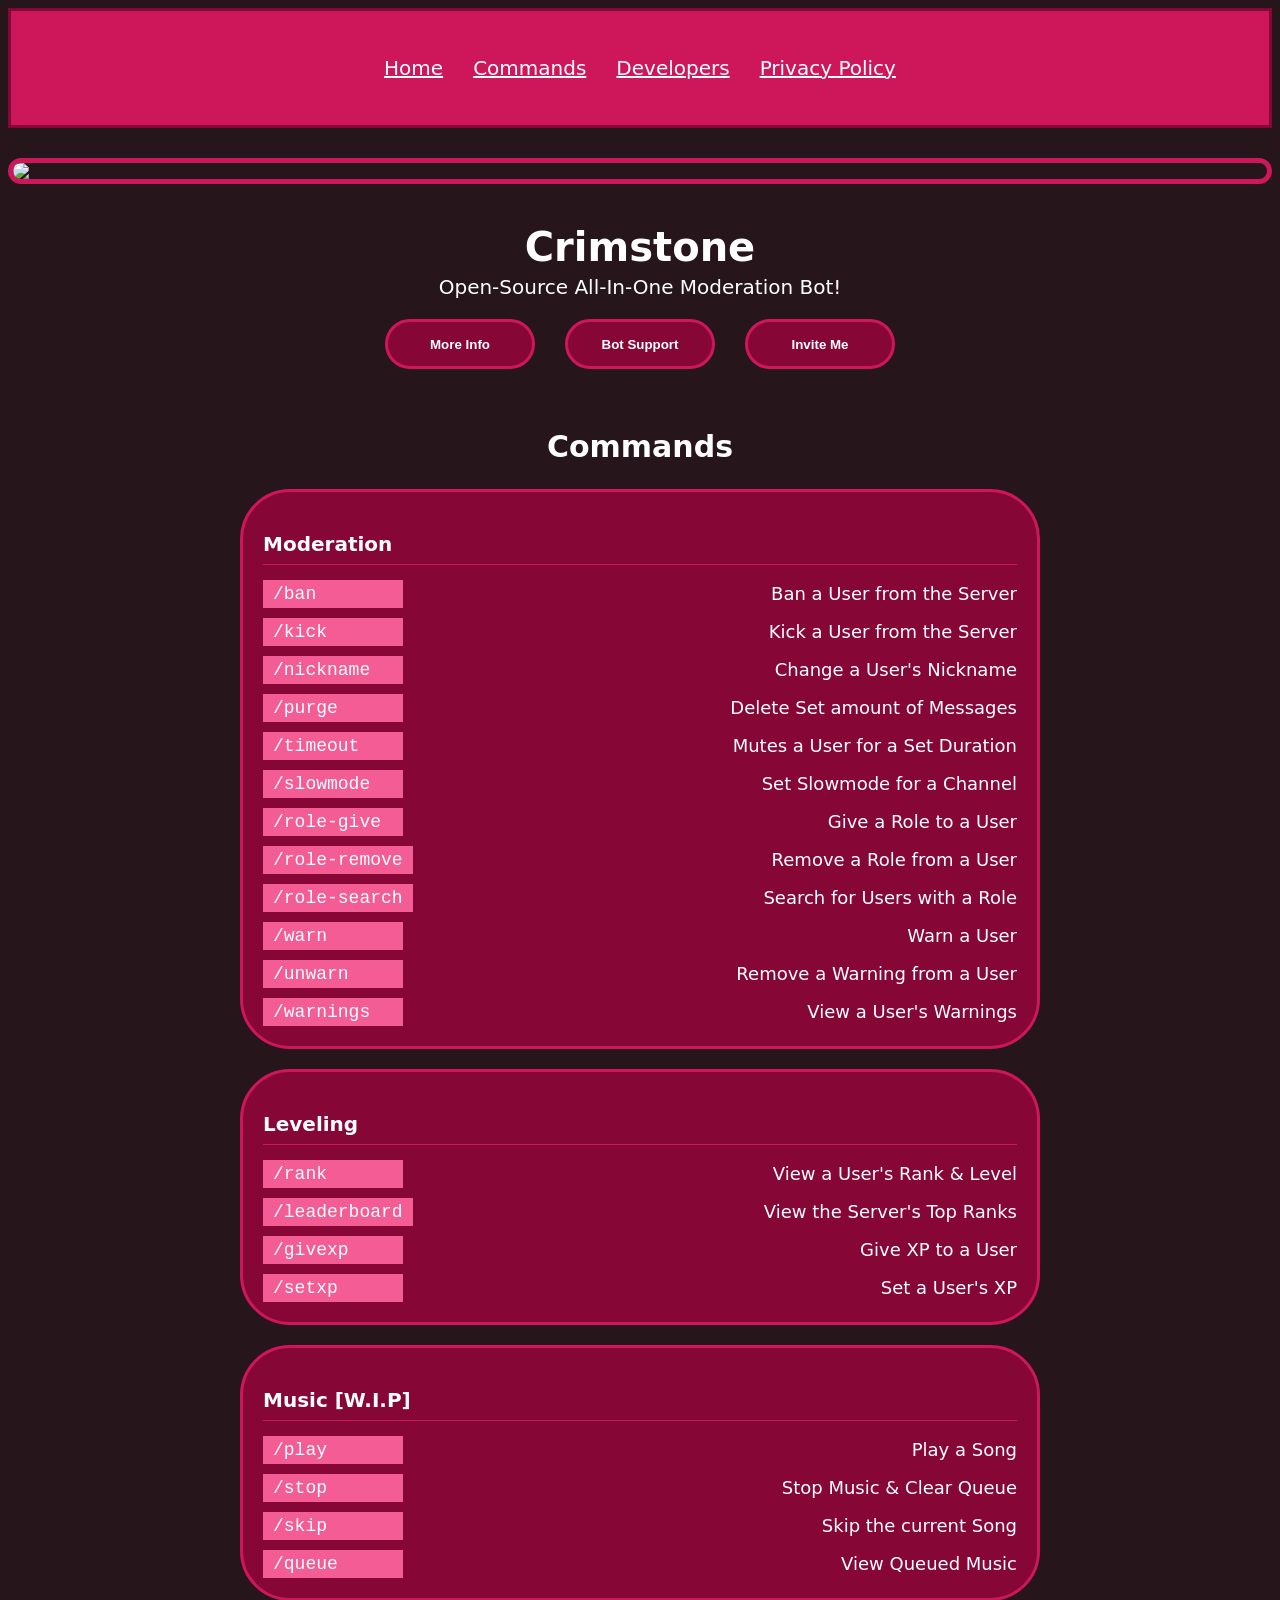
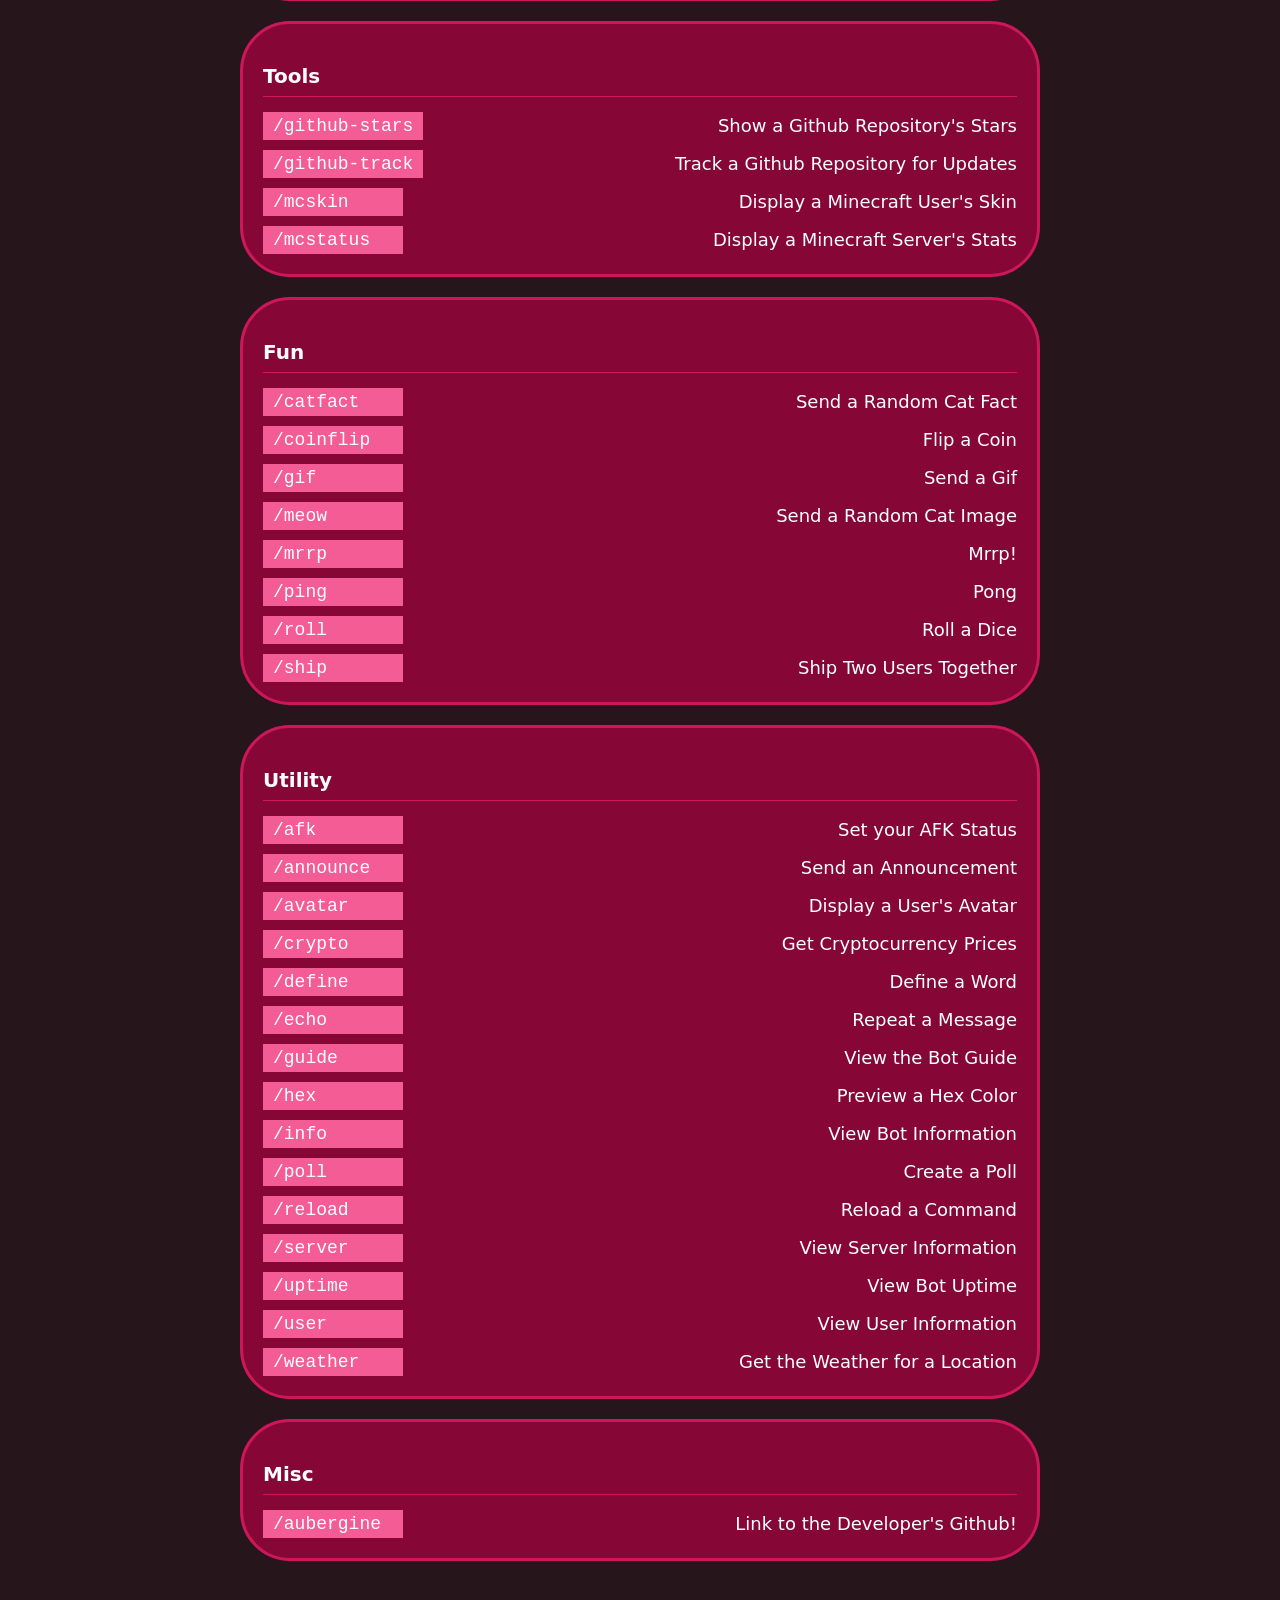
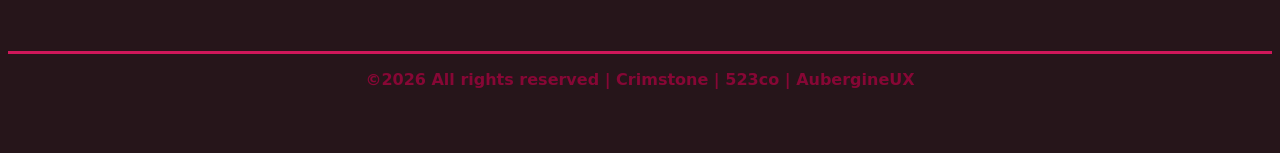
==== commands.html @ 0ddaa69c "Added Privacy Policy Page" ====
<!DOCTYPE html>
<html lang="en">
<head>
    <meta charset="UTF-8">
    <meta name="viewport" content="width=device-width, initial-scale=1.0">
    <meta name="description" content="A discord bot with fun, moderation and utilities commands.">
    <meta name="author" content="AubergineUX">
    <title>Crimstone Commands</title>
    <link rel="stylesheet" href="style.css">
    <link rel="icon" type="image/png" href="/images/logo.png">
</head>
<body>
    <nav id="nav">
        <div id="navtext-div">
            <a href="index.html" id="navtext">Home</a>
            <a href="commands.html" id="navtext">Commands</a>
            <a href="developers.html" id="navtext">Developers</a>
            <a href="privacy.html" id="navtext">Privacy Policy</a>
        </div>
    </nav>
    
    <img id="logo-main-1" src="images/logo.png">
    <p id="botname-main-1">Crimstone</p>
    <p id="botname-main-2">Open-Source All-In-One Moderation Bot!</p>

    <div id="main-buttons">
        <a href="developers.html"><button id="main-button-1">More Info</button></a>
        <a href="https://osm.pm/ruby"><button id="main-button-3">Bot Support</button></a>
        <a href="https://discord.com/oauth2/authorize?client_id=1507721065235877958"><button id="main-button-2">Invite Me</button></a>
    </div>

    <div id="commands">
        <h2 id="commands-title">Commands</h2>

        <div class="command-category">
            <h3 class="category-title">Moderation</h3>
            <div class="command-list">
                <div class="command-item">
                    <span class="command-name">/ban</span>
                    <span class="command-desc">Ban a User from the Server</span>
                </div>
                <div class="command-item">
                    <span class="command-name">/kick</span>
                    <span class="command-desc">Kick a User from the Server</span>
                </div>
                <div class="command-item">
                    <span class="command-name">/nickname</span>
                    <span class="command-desc">Change a User's Nickname</span>
                </div>
                <div class="command-item">
                    <span class="command-name">/purge</span>
                    <span class="command-desc">Delete Set amount of Messages</span>
                </div>
                <div class="command-item">
                    <span class="command-name">/timeout</span>
                    <span class="command-desc">Mutes a User for a Set Duration</span>
                </div>
                <div class="command-item">
                    <span class="command-name">/slowmode</span>
                    <span class="command-desc">Set Slowmode for a Channel</span>
                </div>
                <div class="command-item">
                    <span class="command-name">/role-give</span>
                    <span class="command-desc">Give a Role to a User</span>
                </div>
                <div class="command-item">
                    <span class="command-name">/role-remove</span>
                    <span class="command-desc">Remove a Role from a User</span>
                </div>
                <div class="command-item">
                    <span class="command-name">/role-search</span>
                    <span class="command-desc">Search for Users with a Role</span>
                </div>
                <div class="command-item">
                    <span class="command-name">/warn</span>
                    <span class="command-desc">Warn a User</span>
                </div>
                <div class="command-item">
                    <span class="command-name">/unwarn</span>
                    <span class="command-desc">Remove a Warning from a User</span>
                </div>
                <div class="command-item">
                    <span class="command-name">/warnings</span>
                    <span class="command-desc">View a User's Warnings</span>
                </div>
            </div>
        </div>

        <div class="command-category">
            <h3 class="category-title">Leveling</h3>
            <div class="command-list">
                <div class="command-item">
                    <span class="command-name">/rank</span>
                    <span class="command-desc">View a User's Rank & Level</span>
                </div>
                <div class="command-item">
                    <span class="command-name">/leaderboard</span>
                    <span class="command-desc">View the Server's Top Ranks</span>
                </div>
                <div class="command-item">
                    <span class="command-name">/givexp</span>
                    <span class="command-desc">Give XP to a User</span>
                </div>
                <div class="command-item">
                    <span class="command-name">/setxp</span>
                    <span class="command-desc">Set a User's XP</span>
                </div>
            </div>
        </div>

        <div class="command-category">
            <h3 class="category-title">Music [W.I.P]</h3>
            <div class="command-list">
                <div class="command-item">
                    <span class="command-name">/play</span>
                    <span class="command-desc">Play a Song</span>
                </div>
                <div class="command-item">
                    <span class="command-name">/stop</span>
                    <span class="command-desc">Stop Music & Clear Queue</span>
                </div>
                <div class="command-item">
                    <span class="command-name">/skip</span>
                    <span class="command-desc">Skip the current Song</span>
                </div>
                <div class="command-item">
                    <span class="command-name">/queue</span>
                    <span class="command-desc">View Queued Music</span>
                </div>
            </div>
        </div>

        <div class="command-category">
            <h3 class="category-title">Tools</h3>
            <div class="command-list">
                <div class="command-item">
                    <span class="command-name">/github-stars</span>
                    <span class="command-desc">Show a Github Repository's Stars</span>
                </div>
                <div class="command-item">
                    <span class="command-name">/github-track</span>
                    <span class="command-desc">Track a Github Repository for Updates</span>
                </div>
                <div class="command-item">
                    <span class="command-name">/mcskin</span>
                    <span class="command-desc">Display a Minecraft User's Skin</span>
                </div>
                <div class="command-item">
                    <span class="command-name">/mcstatus</span>
                    <span class="command-desc">Display a Minecraft Server's Stats</span>
                </div>
            </div>
        </div>
        
        <div class="command-category">
            <h3 class="category-title">Fun</h3>
            <div class="command-list">
                <div class="command-item">
                    <span class="command-name">/catfact</span>
                    <span class="command-desc">Send a Random Cat Fact</span>
                </div>
                <div class="command-item">
                    <span class="command-name">/coinflip</span>
                    <span class="command-desc">Flip a Coin</span>
                </div>
                <div class="command-item">
                    <span class="command-name">/gif</span>
                    <span class="command-desc">Send a Gif</span>
                </div>
                <div class="command-item">
                    <span class="command-name">/meow</span>
                    <span class="command-desc">Send a Random Cat Image</span>
                </div>
                <div class="command-item">
                    <span class="command-name">/mrrp</span>
                    <span class="command-desc">Mrrp!</span>
                </div>
                <div class="command-item">
                    <span class="command-name">/ping</span>
                    <span class="command-desc">Pong</span>
                </div>
                <div class="command-item">
                    <span class="command-name">/roll</span>
                    <span class="command-desc">Roll a Dice</span>
                </div>
                <div class="command-item">
                    <span class="command-name">/ship</span>
                    <span class="command-desc">Ship Two Users Together</span>
                </div>
            </div>
        </div>
 
        <div class="command-category">
            <h3 class="category-title">Utility</h3>
            <div class="command-list">
                <div class="command-item">
                    <span class="command-name">/afk</span>
                    <span class="command-desc">Set your AFK Status</span>
                </div>
                <div class="command-item">
                    <span class="command-name">/announce</span>
                    <span class="command-desc">Send an Announcement</span>
                </div>
                <div class="command-item">
                    <span class="command-name">/avatar</span>
                    <span class="command-desc">Display a User's Avatar</span>
                </div>
                <div class="command-item">
                    <span class="command-name">/crypto</span>
                    <span class="command-desc">Get Cryptocurrency Prices</span>
                </div>
                <div class="command-item">
                    <span class="command-name">/define</span>
                    <span class="command-desc">Define a Word</span>
                </div>
                <div class="command-item">
                    <span class="command-name">/echo</span>
                    <span class="command-desc">Repeat a Message</span>
                </div>
                <div class="command-item">
                    <span class="command-name">/guide</span>
                    <span class="command-desc">View the Bot Guide</span>
                </div>
                <div class="command-item">
                    <span class="command-name">/hex</span>
                    <span class="command-desc">Preview a Hex Color</span>
                </div>
                <div class="command-item">
                    <span class="command-name">/info</span>
                    <span class="command-desc">View Bot Information</span>
                </div>
                <div class="command-item">
                    <span class="command-name">/poll</span>
                    <span class="command-desc">Create a Poll</span>
                </div>
                <div class="command-item">
                    <span class="command-name">/reload</span>
                    <span class="command-desc">Reload a Command</span>
                </div>
                <div class="command-item">
                    <span class="command-name">/server</span>
                    <span class="command-desc">View Server Information</span>
                </div>
                <div class="command-item">
                    <span class="command-name">/uptime</span>
                    <span class="command-desc">View Bot Uptime</span>
                </div>
                <div class="command-item">
                    <span class="command-name">/user</span>
                    <span class="command-desc">View User Information</span>
                </div>
                <div class="command-item">
                    <span class="command-name">/weather</span>
                    <span class="command-desc">Get the Weather for a Location</span>
                </div>
            </div>
        </div>
 
        <div class="command-category">
            <h3 class="category-title">Misc</h3>
            <div class="command-list">
                <div class="command-item">
                    <span class="command-name">/aubergine</span>
                    <span class="command-desc">Link to the Developer's Github!</span>
                </div>
            </div>
        </div>

    </div>

</body>

<footer>
    <p id="footer-text">©️2026 All rights reserved | Crimstone | 523co | AubergineUX</p>
</footer>
</html>
---- style.css ----
html {
    background-color: #26151a;
    font-family: system-ui, -apple-system, BlinkMacSystemFont, 'Segoe UI', Roboto, Oxygen, Ubuntu, Cantarell, 'Open Sans', 'Helvetica Neue', sans-serif;
    user-select: none;
    scroll-behavior: smooth;
    overflow-x: hidden;
}

nav {
    background-color: #ce175a;
    border: 3px solid #860735;
    padding: 20px 0 20px 0;
    transition: 0.2s;
}

#navtext {
    color: white;
    font-size: 20px;
    margin: 10px 0 10px 0;
    padding: 15px;
}

#navtext-div {
    display: flex;
    justify-content: center;
}

#logo-main-1 {
    border-radius: 1000px;
    margin: 30px auto 0 auto;
    display: block;
    border: solid #ce175a 5px;
    max-width: -webkit-fill-available;
    max-height: 200px;
}

#botname-main-1 {
    color: white;
    text-align: center;
    font-size: 40px;
    font-weight: 800;
    margin-bottom: 5px;
}

#botname-main-2 {
    color: white;
    text-align: center;
    font-size: 20px;
    margin-top: 5px;
}

#main-buttons {
    display: flex;
    justify-content: center;
    gap: 30px;
}

#main-buttons-2 {
    display: flex;
    justify-content: space-evenly;
}

#main-button-1 {
    width: 150px;
    height: 50px;
    border-radius: 50px;
    background-color: #860735;
    color: white;
    border: 3px solid #ce175a;
    transition: 0.5s;
    cursor: pointer;
    font-weight: bold;
}

#main-button-2 {
    width: 150px;
    height: 50px;
    border-radius: 50px;
    background-color: #860735;
    color: white;
    border: 3px solid #ce175a;
    transform: 0.5s;
    cursor: pointer;
    font-weight: bold;
}

#main-button-3 {
    width: 150px;
    height: 50px;
    border-radius: 50px;
    background-color: #860735;
    color: white;
    border: 3px solid #ce175a;
    transform: 0.5s;
    cursor: pointer;
    font-weight: bold;
}

#main-info {
    width: auto;
    max-width: 60%;
    height: 250px;
    border-radius: 70px;
    border: 3px solid #ce175a;
    transition: 0.5s;
    background: #860735;
    color: white;
    display: flex;
    flex-direction: column;
    justify-content: center;
    align-items: center;
    margin: 0 auto;
    margin-top: 25px;
}

#main-info-1 {
    text-align: center;
    justify-content: center;
}

#main-info-2 {
    display: flex;
    justify-content: center;
}

#main-info-1, #main-info-2 {
    margin: 0;
}

#dev {
    padding: 4% 6%;
}

#dev-heading {
    font-size: 20px;
    color: rgb(255, 255, 255);
    text-align: center;
    margin-bottom: 3%;
}

#dev-grid {
    display: flex;
    flex-wrap: wrap;
    justify-content: center;
    gap: 24px;
}

#commands {
    padding: 35px 20px;
    max-width: 800px;
    margin: 0 auto;
}

#commands-title {
    color: white;
    text-align: center;
    font-size: 30px;
    margin-bottom: 0 auto;
}

.dev-card {
    color: white;
    display: flex;
    flex-direction: column;
    background: #ce175a;
    border-radius: 8px;
    overflow: hidden;
    box-shadow: 0 2px 8px rgba(0, 0, 0, 0.12);
    width: 260px;
}

.dev-card img {
    display: block;
    width: 100%;
}

.dev-name {
    text-align: center;
    margin: 12px 0 4px;
}

.dev-quote {
    margin: 0 8% 12px;
    font-size: 0.9rem;
    text-align: center;
    flex-grow: 1;
}

.dev-socials {
    text-align: center;
    padding-bottom: 14px;
}

.dev-socials a {
    margin: 0 8px;
    color: inherit;
    text-decoration: none;
}

.command-category {
    background: #860735;
    border-radius: 50px;
    border: 3px solid #ce175a;
    padding: 20px;
    margin-bottom: 20px;
}

.category-title {
    font-size: 20px;
    color: white;
    border-bottom: 1px solid #ce175a;
    padding-bottom: 8px;
    margin-bottom: 15px;
}

.command-list {
    display: flex;
    flex-direction: column;
    gap: 10px;
}

.command-item {
    display: flex;
    justify-content: space-between;
    align-items: center;
    gap: 16px;
}

.command-name {
    background: #f35c94;
    color: white;
    font-family: monospace;
    font-size: 18px;
    padding: 4px 10px;
    min-width: 120px;
}

.command-desc {
    color: white;
    font-size: 18px;
}

footer {
    border-top: solid #ce175a;
    margin-top: 35px;
}

#footer-text {
    text-align: center;
    justify-content: center;
    color: #860735;
    font-weight: 800;
}
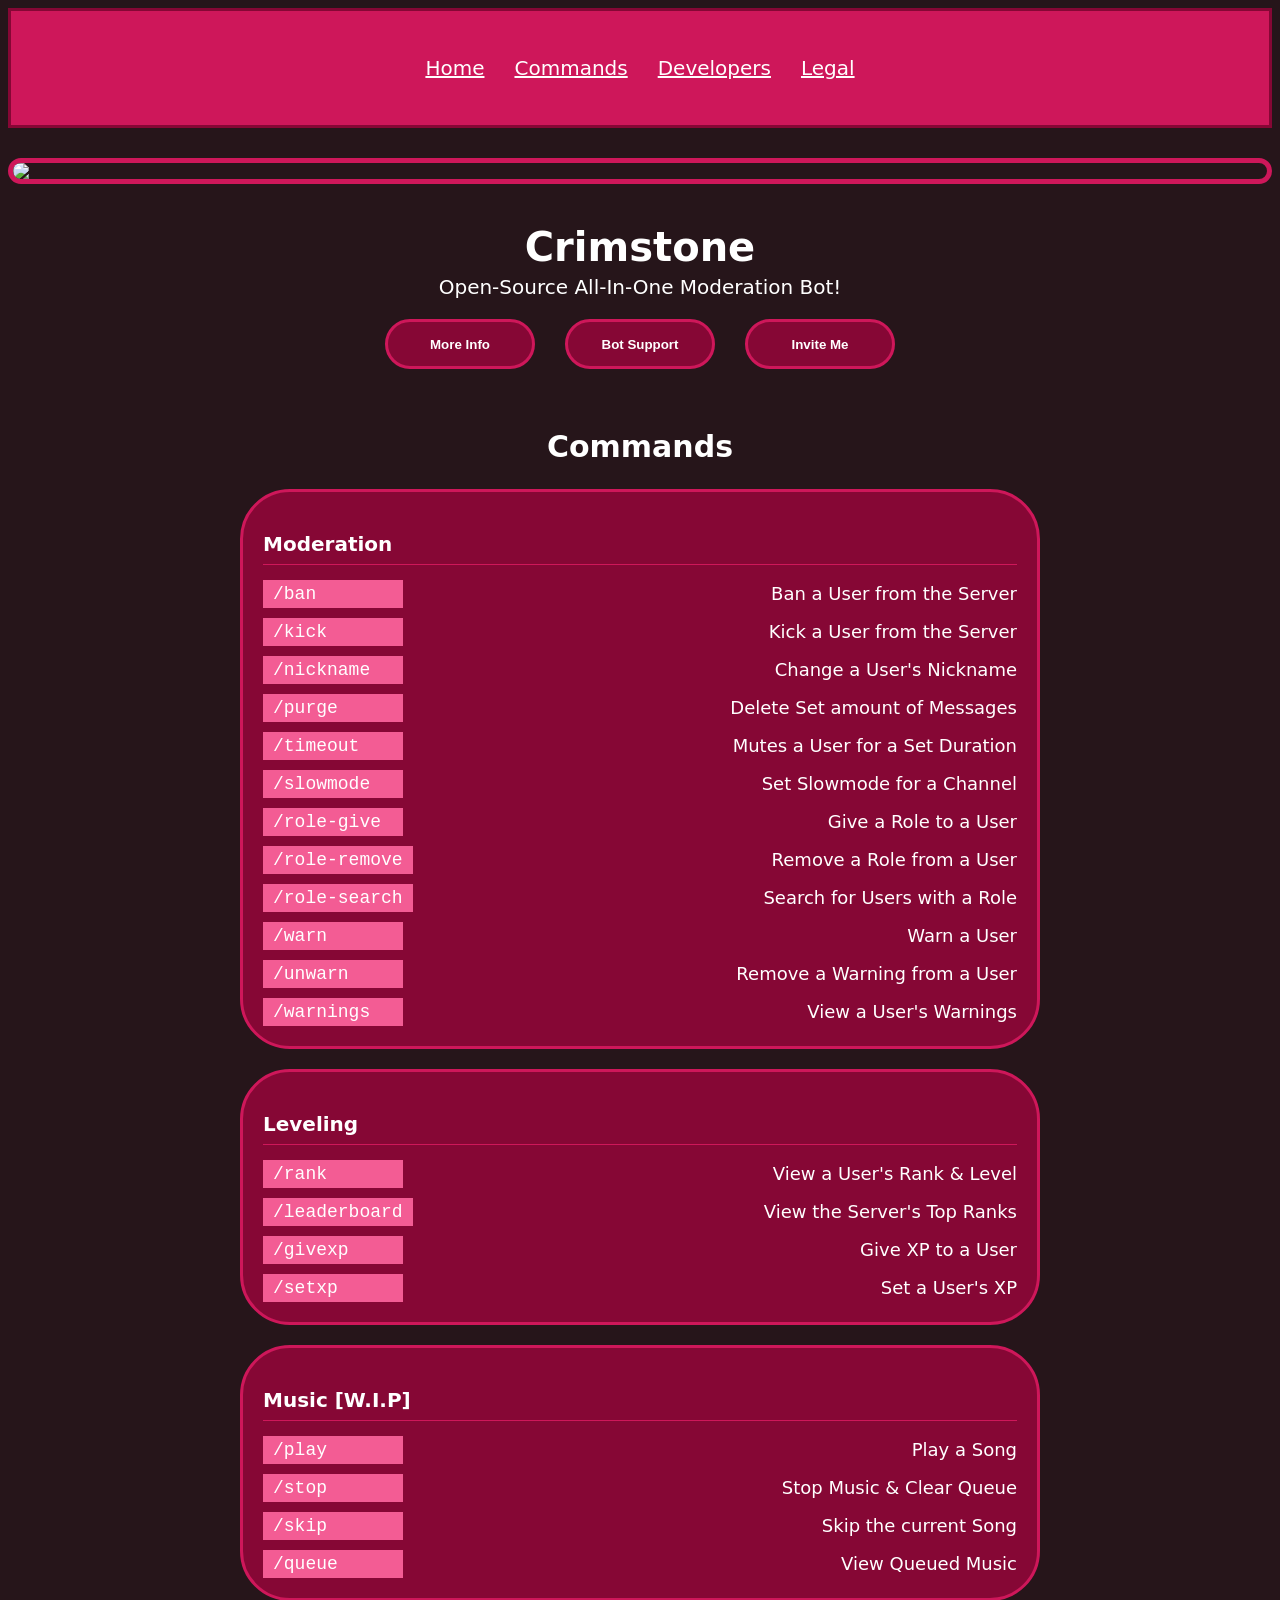
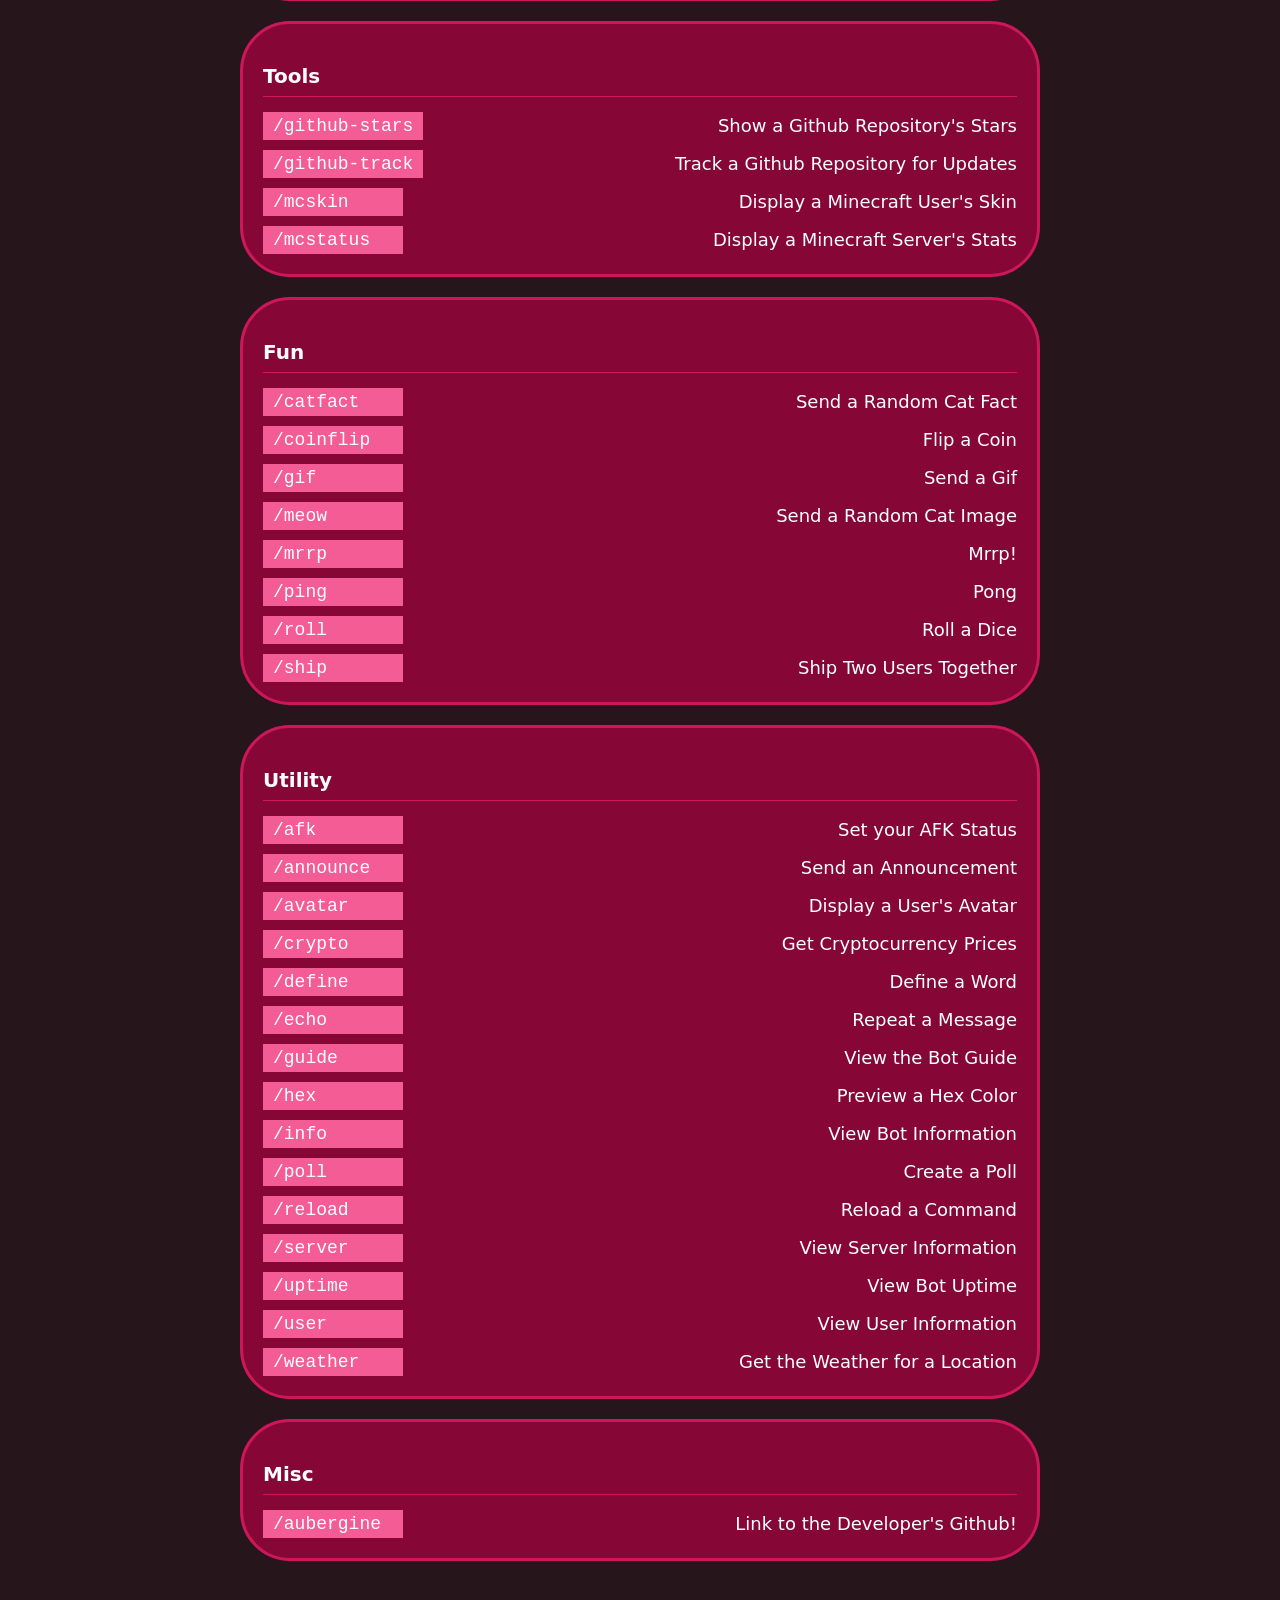
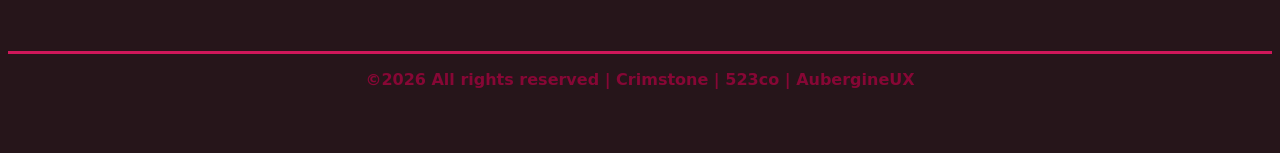
==== commit d6bacb26: "Added Terms of Service Info" ====
--- a/commands.html
+++ b/commands.html
@@ -15,7 +15,7 @@
             <a href="index.html" id="navtext">Home</a>
             <a href="commands.html" id="navtext">Commands</a>
             <a href="developers.html" id="navtext">Developers</a>
-            <a href="privacy.html" id="navtext">Privacy Policy</a>
+            <a href="privacy.html" id="navtext">Legal</a>
         </div>
     </nav>
     
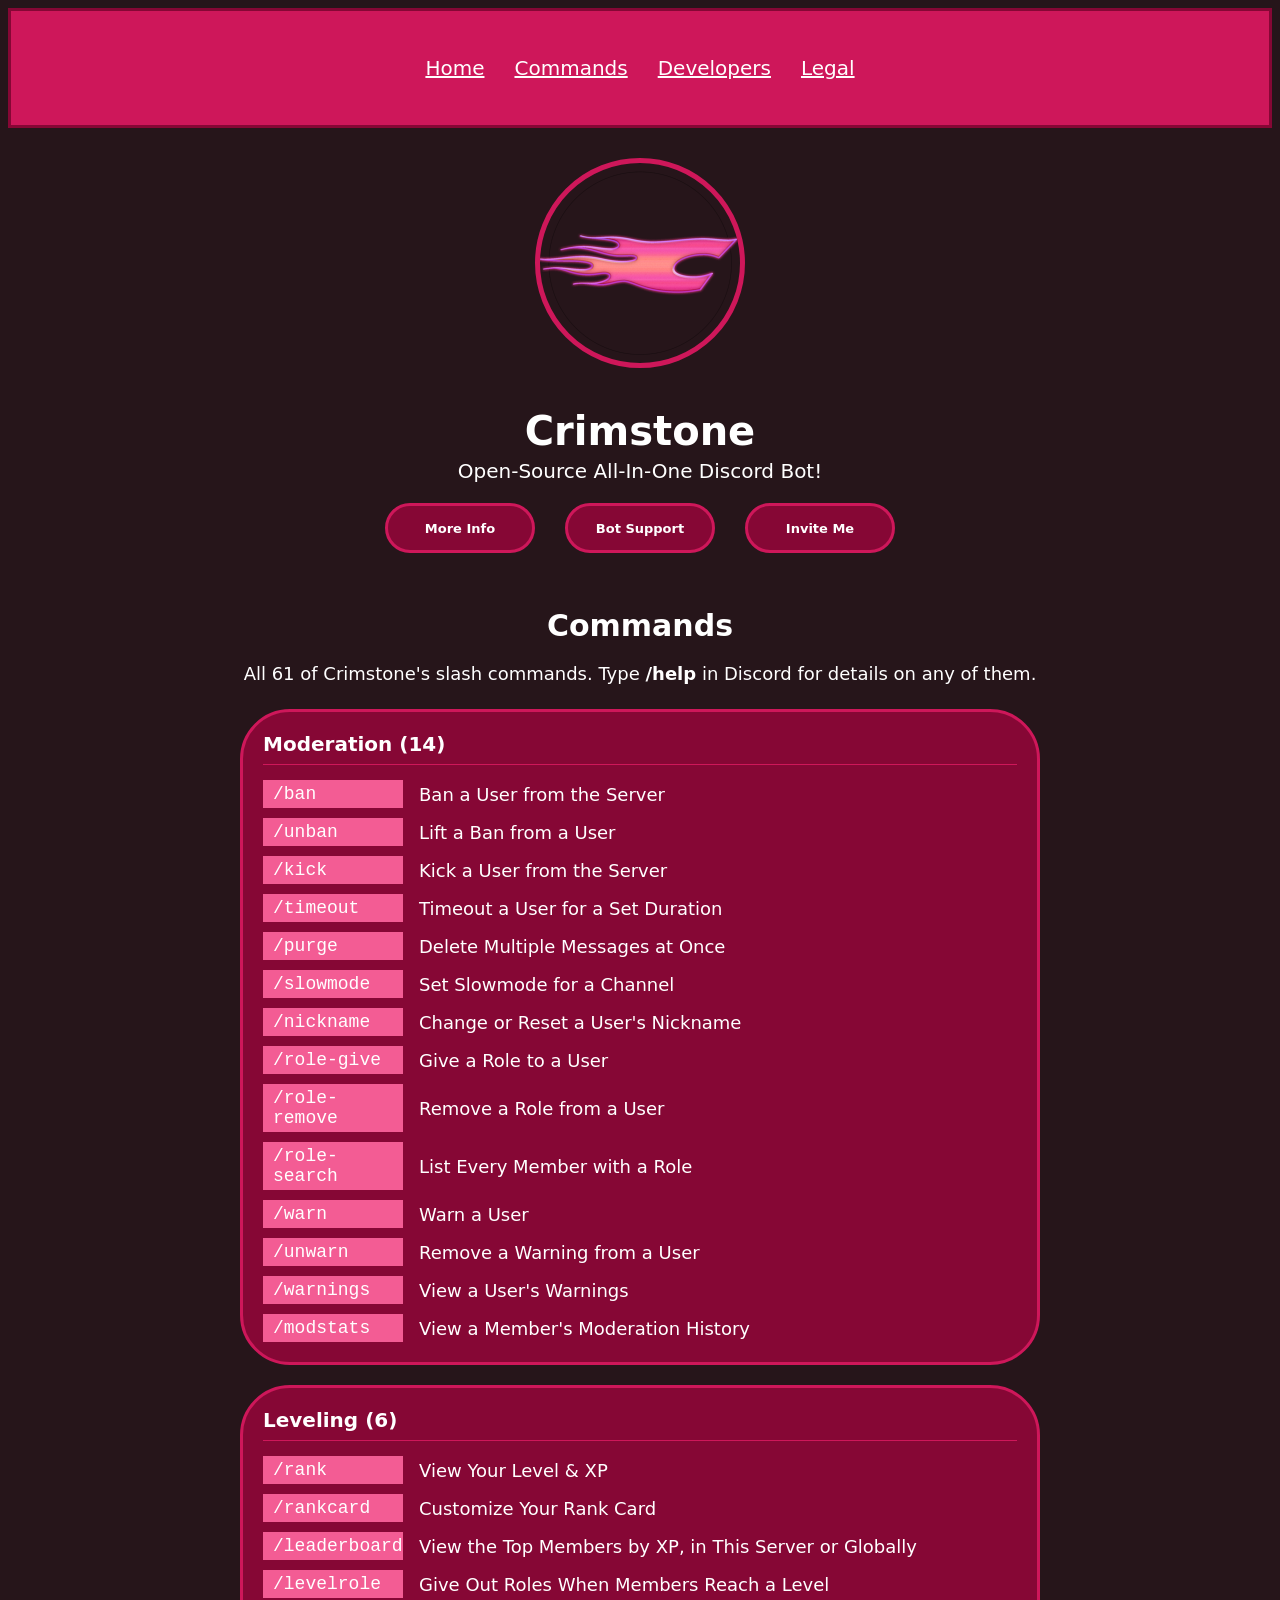
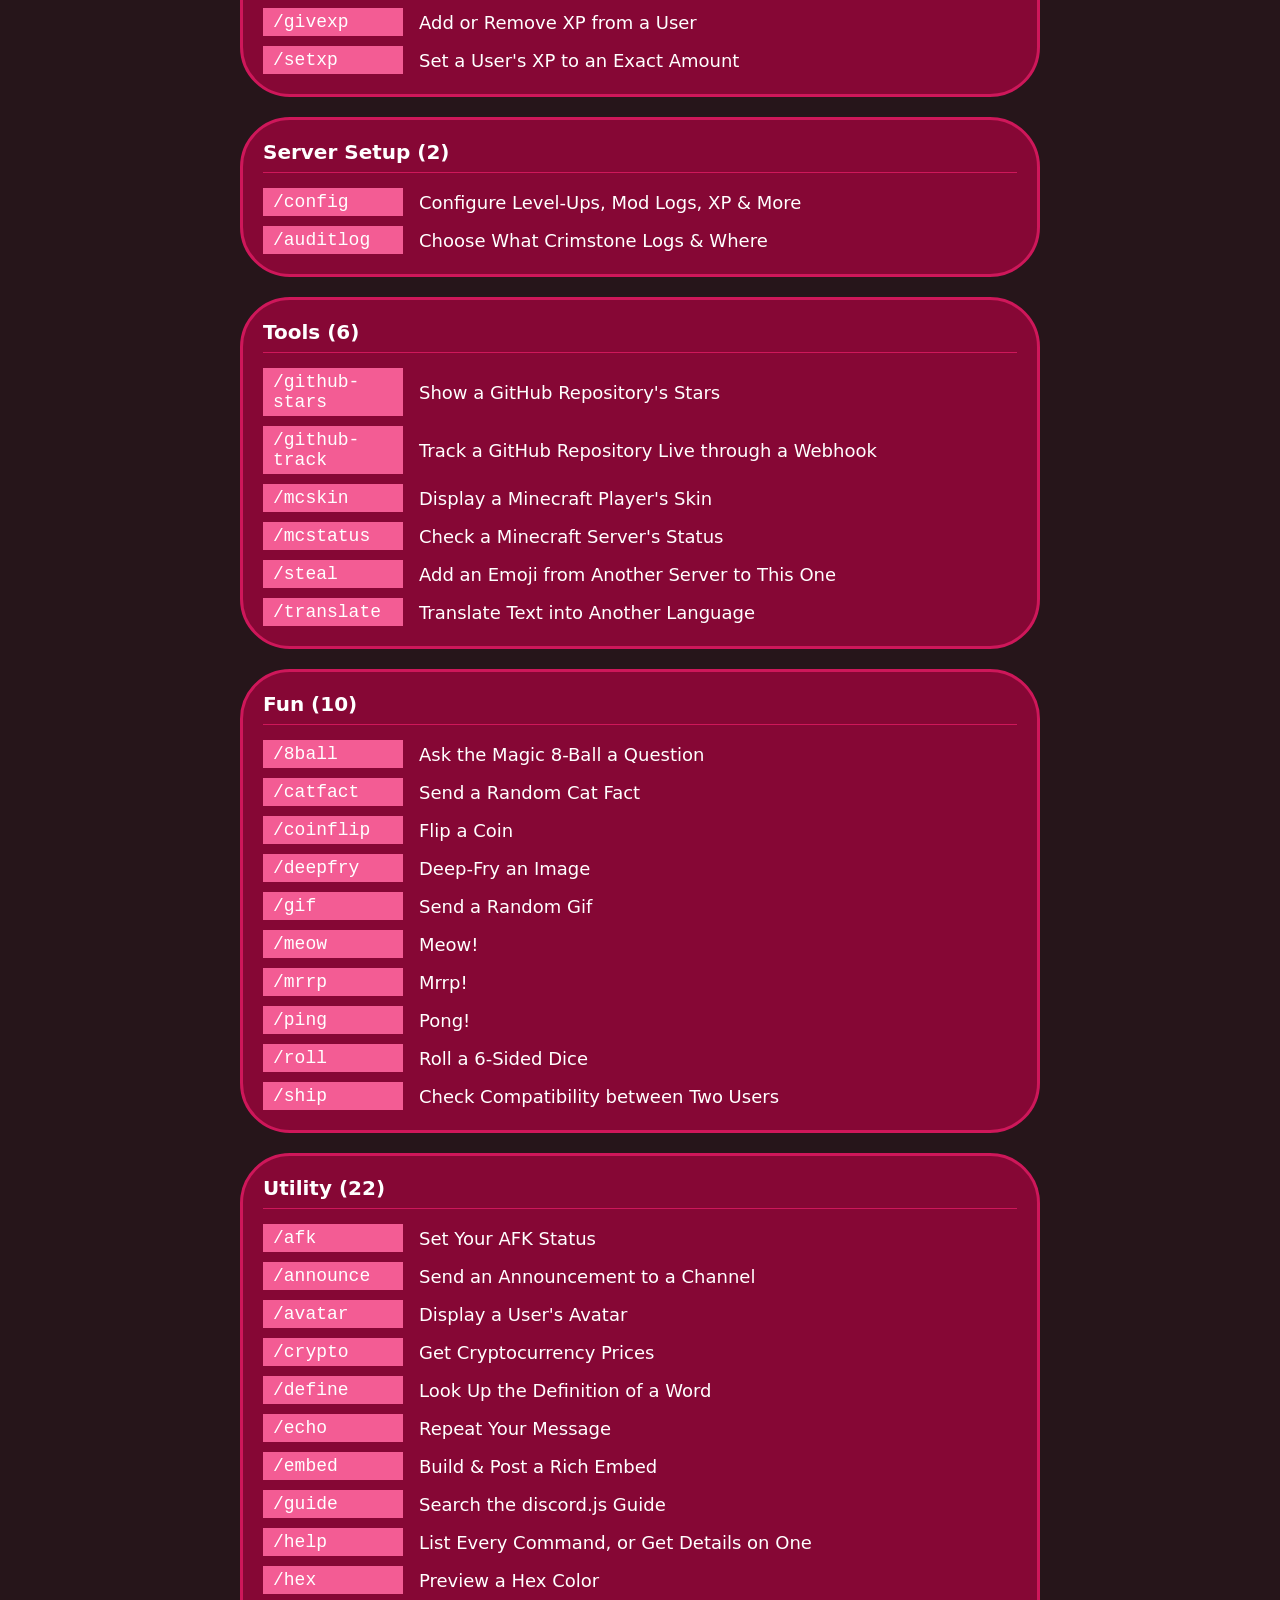
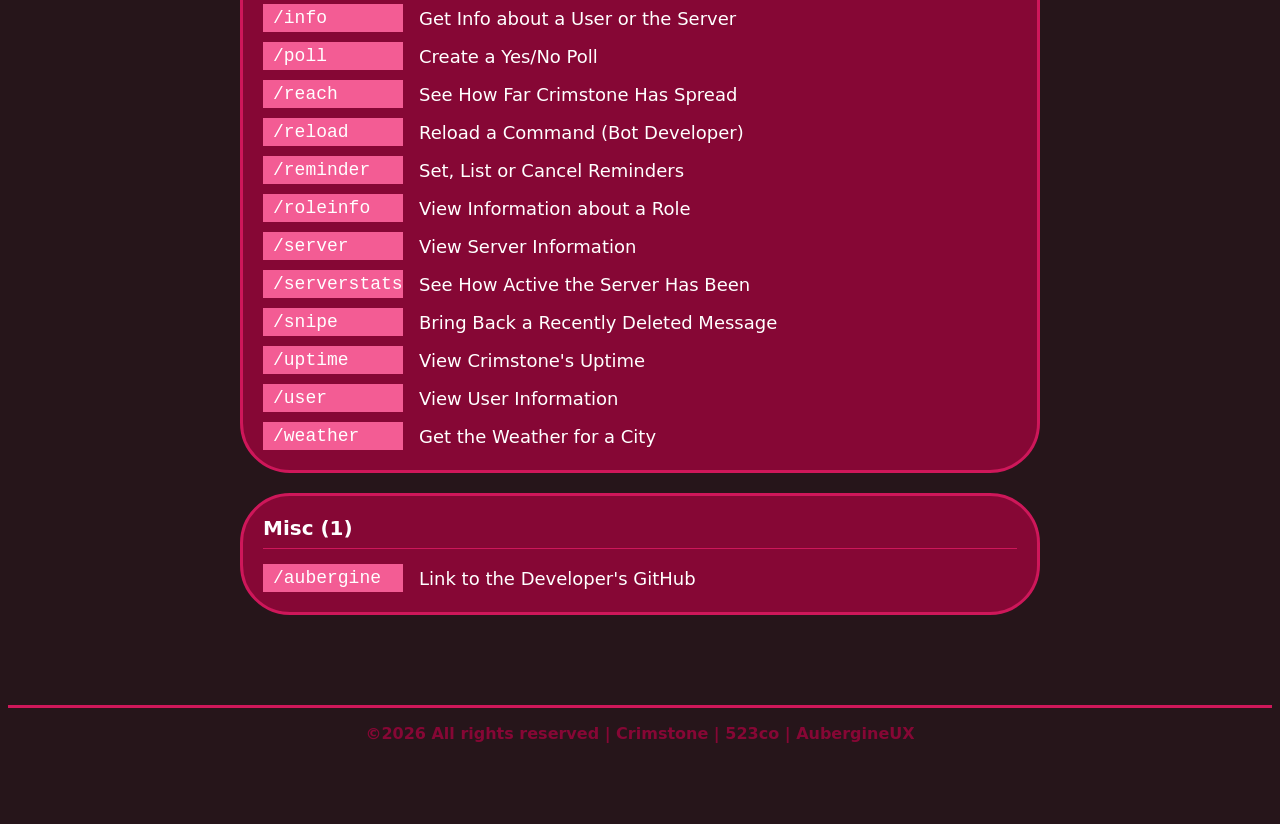
==== commit d7770183: "List all 61 commands, rewrite privacy policy & terms, improve SEO - Commands page now matches the bo" ====
--- a/commands.html
+++ b/commands.html
@@ -1,276 +1,722 @@
-<!DOCTYPE html>
-<html lang="en">
-<head>
-    <meta charset="UTF-8">
-    <meta name="viewport" content="width=device-width, initial-scale=1.0">
-    <meta name="description" content="A discord bot with fun, moderation and utilities commands.">
-    <meta name="author" content="AubergineUX">
-    <title>Crimstone Commands</title>
-    <link rel="stylesheet" href="style.css">
-    <link rel="icon" type="image/png" href="/images/logo.png">
-</head>
-<body>
-    <nav id="nav">
-        <div id="navtext-div">
-            <a href="index.html" id="navtext">Home</a>
-            <a href="commands.html" id="navtext">Commands</a>
-            <a href="developers.html" id="navtext">Developers</a>
-            <a href="privacy.html" id="navtext">Legal</a>
-        </div>
-    </nav>
-    
-    <img id="logo-main-1" src="images/logo.png">
-    <p id="botname-main-1">Crimstone</p>
-    <p id="botname-main-2">Open-Source All-In-One Moderation Bot!</p>
-
-    <div id="main-buttons">
-        <a href="developers.html"><button id="main-button-1">More Info</button></a>
-        <a href="https://osm.pm/ruby"><button id="main-button-3">Bot Support</button></a>
-        <a href="https://discord.com/oauth2/authorize?client_id=1507721065235877958"><button id="main-button-2">Invite Me</button></a>
-    </div>
-
-    <div id="commands">
-        <h2 id="commands-title">Commands</h2>
-
-        <div class="command-category">
-            <h3 class="category-title">Moderation</h3>
-            <div class="command-list">
-                <div class="command-item">
-                    <span class="command-name">/ban</span>
-                    <span class="command-desc">Ban a User from the Server</span>
-                </div>
-                <div class="command-item">
-                    <span class="command-name">/kick</span>
-                    <span class="command-desc">Kick a User from the Server</span>
-                </div>
-                <div class="command-item">
-                    <span class="command-name">/nickname</span>
-                    <span class="command-desc">Change a User's Nickname</span>
-                </div>
-                <div class="command-item">
-                    <span class="command-name">/purge</span>
-                    <span class="command-desc">Delete Set amount of Messages</span>
-                </div>
-                <div class="command-item">
-                    <span class="command-name">/timeout</span>
-                    <span class="command-desc">Mutes a User for a Set Duration</span>
-                </div>
-                <div class="command-item">
-                    <span class="command-name">/slowmode</span>
-                    <span class="command-desc">Set Slowmode for a Channel</span>
-                </div>
-                <div class="command-item">
-                    <span class="command-name">/role-give</span>
-                    <span class="command-desc">Give a Role to a User</span>
-                </div>
-                <div class="command-item">
-                    <span class="command-name">/role-remove</span>
-                    <span class="command-desc">Remove a Role from a User</span>
-                </div>
-                <div class="command-item">
-                    <span class="command-name">/role-search</span>
-                    <span class="command-desc">Search for Users with a Role</span>
-                </div>
-                <div class="command-item">
-                    <span class="command-name">/warn</span>
-                    <span class="command-desc">Warn a User</span>
-                </div>
-                <div class="command-item">
-                    <span class="command-name">/unwarn</span>
-                    <span class="command-desc">Remove a Warning from a User</span>
-                </div>
-                <div class="command-item">
-                    <span class="command-name">/warnings</span>
-                    <span class="command-desc">View a User's Warnings</span>
-                </div>
-            </div>
-        </div>
-
-        <div class="command-category">
-            <h3 class="category-title">Leveling</h3>
-            <div class="command-list">
-                <div class="command-item">
-                    <span class="command-name">/rank</span>
-                    <span class="command-desc">View a User's Rank & Level</span>
-                </div>
-                <div class="command-item">
-                    <span class="command-name">/leaderboard</span>
-                    <span class="command-desc">View the Server's Top Ranks</span>
-                </div>
-                <div class="command-item">
-                    <span class="command-name">/givexp</span>
-                    <span class="command-desc">Give XP to a User</span>
-                </div>
-                <div class="command-item">
-                    <span class="command-name">/setxp</span>
-                    <span class="command-desc">Set a User's XP</span>
-                </div>
-            </div>
-        </div>
-
-        <div class="command-category">
-            <h3 class="category-title">Music [W.I.P]</h3>
-            <div class="command-list">
-                <div class="command-item">
-                    <span class="command-name">/play</span>
-                    <span class="command-desc">Play a Song</span>
-                </div>
-                <div class="command-item">
-                    <span class="command-name">/stop</span>
-                    <span class="command-desc">Stop Music & Clear Queue</span>
-                </div>
-                <div class="command-item">
-                    <span class="command-name">/skip</span>
-                    <span class="command-desc">Skip the current Song</span>
-                </div>
-                <div class="command-item">
-                    <span class="command-name">/queue</span>
-                    <span class="command-desc">View Queued Music</span>
-                </div>
-            </div>
-        </div>
-
-        <div class="command-category">
-            <h3 class="category-title">Tools</h3>
-            <div class="command-list">
-                <div class="command-item">
-                    <span class="command-name">/github-stars</span>
-                    <span class="command-desc">Show a Github Repository's Stars</span>
-                </div>
-                <div class="command-item">
-                    <span class="command-name">/github-track</span>
-                    <span class="command-desc">Track a Github Repository for Updates</span>
-                </div>
-                <div class="command-item">
-                    <span class="command-name">/mcskin</span>
-                    <span class="command-desc">Display a Minecraft User's Skin</span>
-                </div>
-                <div class="command-item">
-                    <span class="command-name">/mcstatus</span>
-                    <span class="command-desc">Display a Minecraft Server's Stats</span>
-                </div>
-            </div>
-        </div>
-        
-        <div class="command-category">
-            <h3 class="category-title">Fun</h3>
-            <div class="command-list">
-                <div class="command-item">
-                    <span class="command-name">/catfact</span>
-                    <span class="command-desc">Send a Random Cat Fact</span>
-                </div>
-                <div class="command-item">
-                    <span class="command-name">/coinflip</span>
-                    <span class="command-desc">Flip a Coin</span>
-                </div>
-                <div class="command-item">
-                    <span class="command-name">/gif</span>
-                    <span class="command-desc">Send a Gif</span>
-                </div>
-                <div class="command-item">
-                    <span class="command-name">/meow</span>
-                    <span class="command-desc">Send a Random Cat Image</span>
-                </div>
-                <div class="command-item">
-                    <span class="command-name">/mrrp</span>
-                    <span class="command-desc">Mrrp!</span>
-                </div>
-                <div class="command-item">
-                    <span class="command-name">/ping</span>
-                    <span class="command-desc">Pong</span>
-                </div>
-                <div class="command-item">
-                    <span class="command-name">/roll</span>
-                    <span class="command-desc">Roll a Dice</span>
-                </div>
-                <div class="command-item">
-                    <span class="command-name">/ship</span>
-                    <span class="command-desc">Ship Two Users Together</span>
-                </div>
-            </div>
-        </div>
- 
-        <div class="command-category">
-            <h3 class="category-title">Utility</h3>
-            <div class="command-list">
-                <div class="command-item">
-                    <span class="command-name">/afk</span>
-                    <span class="command-desc">Set your AFK Status</span>
-                </div>
-                <div class="command-item">
-                    <span class="command-name">/announce</span>
-                    <span class="command-desc">Send an Announcement</span>
-                </div>
-                <div class="command-item">
-                    <span class="command-name">/avatar</span>
-                    <span class="command-desc">Display a User's Avatar</span>
-                </div>
-                <div class="command-item">
-                    <span class="command-name">/crypto</span>
-                    <span class="command-desc">Get Cryptocurrency Prices</span>
-                </div>
-                <div class="command-item">
-                    <span class="command-name">/define</span>
-                    <span class="command-desc">Define a Word</span>
-                </div>
-                <div class="command-item">
-                    <span class="command-name">/echo</span>
-                    <span class="command-desc">Repeat a Message</span>
-                </div>
-                <div class="command-item">
-                    <span class="command-name">/guide</span>
-                    <span class="command-desc">View the Bot Guide</span>
-                </div>
-                <div class="command-item">
-                    <span class="command-name">/hex</span>
-                    <span class="command-desc">Preview a Hex Color</span>
-                </div>
-                <div class="command-item">
-                    <span class="command-name">/info</span>
-                    <span class="command-desc">View Bot Information</span>
-                </div>
-                <div class="command-item">
-                    <span class="command-name">/poll</span>
-                    <span class="command-desc">Create a Poll</span>
-                </div>
-                <div class="command-item">
-                    <span class="command-name">/reload</span>
-                    <span class="command-desc">Reload a Command</span>
-                </div>
-                <div class="command-item">
-                    <span class="command-name">/server</span>
-                    <span class="command-desc">View Server Information</span>
-                </div>
-                <div class="command-item">
-                    <span class="command-name">/uptime</span>
-                    <span class="command-desc">View Bot Uptime</span>
-                </div>
-                <div class="command-item">
-                    <span class="command-name">/user</span>
-                    <span class="command-desc">View User Information</span>
-                </div>
-                <div class="command-item">
-                    <span class="command-name">/weather</span>
-                    <span class="command-desc">Get the Weather for a Location</span>
-                </div>
-            </div>
-        </div>
- 
-        <div class="command-category">
-            <h3 class="category-title">Misc</h3>
-            <div class="command-list">
-                <div class="command-item">
-                    <span class="command-name">/aubergine</span>
-                    <span class="command-desc">Link to the Developer's Github!</span>
-                </div>
-            </div>
-        </div>
-
-    </div>
-
-</body>
-
-<footer>
-    <p id="footer-text">©️2026 All rights reserved | Crimstone | 523co | AubergineUX</p>
-</footer>
-</html>+<!DOCTYPE html>
+<html lang="en">
+<head>
+    <meta charset="UTF-8">
+    <meta name="viewport" content="width=device-width, initial-scale=1.0">
+    <title>Crimstone Commands – All 61 Slash Commands</title>
+    <meta name="description" content="The full list of Crimstone&#x27;s 61 Discord slash commands: moderation, leveling and rank cards, server setup, tools, utility and fun.">
+    <meta name="author" content="AubergineUX">
+    <meta name="theme-color" content="#ce175a">
+    <link rel="canonical" href="https://crim.aubergineux.com/commands.html">
+    <meta property="og:type" content="website">
+    <meta property="og:site_name" content="Crimstone">
+    <meta property="og:title" content="Crimstone Commands – All 61 Slash Commands">
+    <meta property="og:description" content="The full list of Crimstone&#x27;s 61 Discord slash commands: moderation, leveling and rank cards, server setup, tools, utility and fun.">
+    <meta property="og:url" content="https://crim.aubergineux.com/commands.html">
+    <meta property="og:image" content="https://crim.aubergineux.com/images/og-image.png">
+    <meta property="og:image:width" content="1200">
+    <meta property="og:image:height" content="630">
+    <meta property="og:image:alt" content="The Crimstone bot logo">
+    <meta name="twitter:card" content="summary_large_image">
+    <meta name="twitter:title" content="Crimstone Commands – All 61 Slash Commands">
+    <meta name="twitter:description" content="The full list of Crimstone&#x27;s 61 Discord slash commands: moderation, leveling and rank cards, server setup, tools, utility and fun.">
+    <meta name="twitter:image" content="https://crim.aubergineux.com/images/og-image.png">
+    <link rel="stylesheet" href="style.css">
+    <link rel="icon" type="image/png" sizes="48x48" href="/images/favicon-48.png">
+    <link rel="apple-touch-icon" href="/images/apple-touch-icon.png">
+    <script type="application/ld+json">
+{
+  "@context": "https://schema.org",
+  "@type": "ItemList",
+  "name": "Crimstone slash commands",
+  "numberOfItems": 61,
+  "itemListElement": [
+    {
+      "@type": "ListItem",
+      "position": 1,
+      "name": "/ban",
+      "description": "Ban a User from the Server"
+    },
+    {
+      "@type": "ListItem",
+      "position": 2,
+      "name": "/unban",
+      "description": "Lift a Ban from a User"
+    },
+    {
+      "@type": "ListItem",
+      "position": 3,
+      "name": "/kick",
+      "description": "Kick a User from the Server"
+    },
+    {
+      "@type": "ListItem",
+      "position": 4,
+      "name": "/timeout",
+      "description": "Timeout a User for a Set Duration"
+    },
+    {
+      "@type": "ListItem",
+      "position": 5,
+      "name": "/purge",
+      "description": "Delete Multiple Messages at Once"
+    },
+    {
+      "@type": "ListItem",
+      "position": 6,
+      "name": "/slowmode",
+      "description": "Set Slowmode for a Channel"
+    },
+    {
+      "@type": "ListItem",
+      "position": 7,
+      "name": "/nickname",
+      "description": "Change or Reset a User's Nickname"
+    },
+    {
+      "@type": "ListItem",
+      "position": 8,
+      "name": "/role-give",
+      "description": "Give a Role to a User"
+    },
+    {
+      "@type": "ListItem",
+      "position": 9,
+      "name": "/role-remove",
+      "description": "Remove a Role from a User"
+    },
+    {
+      "@type": "ListItem",
+      "position": 10,
+      "name": "/role-search",
+      "description": "List Every Member with a Role"
+    },
+    {
+      "@type": "ListItem",
+      "position": 11,
+      "name": "/warn",
+      "description": "Warn a User"
+    },
+    {
+      "@type": "ListItem",
+      "position": 12,
+      "name": "/unwarn",
+      "description": "Remove a Warning from a User"
+    },
+    {
+      "@type": "ListItem",
+      "position": 13,
+      "name": "/warnings",
+      "description": "View a User's Warnings"
+    },
+    {
+      "@type": "ListItem",
+      "position": 14,
+      "name": "/modstats",
+      "description": "View a Member's Moderation History"
+    },
+    {
+      "@type": "ListItem",
+      "position": 15,
+      "name": "/rank",
+      "description": "View Your Level & XP"
+    },
+    {
+      "@type": "ListItem",
+      "position": 16,
+      "name": "/rankcard",
+      "description": "Customize Your Rank Card"
+    },
+    {
+      "@type": "ListItem",
+      "position": 17,
+      "name": "/leaderboard",
+      "description": "View the Top Members by XP, in This Server or Globally"
+    },
+    {
+      "@type": "ListItem",
+      "position": 18,
+      "name": "/levelrole",
+      "description": "Give Out Roles When Members Reach a Level"
+    },
+    {
+      "@type": "ListItem",
+      "position": 19,
+      "name": "/givexp",
+      "description": "Add or Remove XP from a User"
+    },
+    {
+      "@type": "ListItem",
+      "position": 20,
+      "name": "/setxp",
+      "description": "Set a User's XP to an Exact Amount"
+    },
+    {
+      "@type": "ListItem",
+      "position": 21,
+      "name": "/config",
+      "description": "Configure Level-Ups, Mod Logs, XP & More"
+    },
+    {
+      "@type": "ListItem",
+      "position": 22,
+      "name": "/auditlog",
+      "description": "Choose What Crimstone Logs & Where"
+    },
+    {
+      "@type": "ListItem",
+      "position": 23,
+      "name": "/github-stars",
+      "description": "Show a GitHub Repository's Stars"
+    },
+    {
+      "@type": "ListItem",
+      "position": 24,
+      "name": "/github-track",
+      "description": "Track a GitHub Repository Live through a Webhook"
+    },
+    {
+      "@type": "ListItem",
+      "position": 25,
+      "name": "/mcskin",
+      "description": "Display a Minecraft Player's Skin"
+    },
+    {
+      "@type": "ListItem",
+      "position": 26,
+      "name": "/mcstatus",
+      "description": "Check a Minecraft Server's Status"
+    },
+    {
+      "@type": "ListItem",
+      "position": 27,
+      "name": "/steal",
+      "description": "Add an Emoji from Another Server to This One"
+    },
+    {
+      "@type": "ListItem",
+      "position": 28,
+      "name": "/translate",
+      "description": "Translate Text into Another Language"
+    },
+    {
+      "@type": "ListItem",
+      "position": 29,
+      "name": "/8ball",
+      "description": "Ask the Magic 8-Ball a Question"
+    },
+    {
+      "@type": "ListItem",
+      "position": 30,
+      "name": "/catfact",
+      "description": "Send a Random Cat Fact"
+    },
+    {
+      "@type": "ListItem",
+      "position": 31,
+      "name": "/coinflip",
+      "description": "Flip a Coin"
+    },
+    {
+      "@type": "ListItem",
+      "position": 32,
+      "name": "/deepfry",
+      "description": "Deep-Fry an Image"
+    },
+    {
+      "@type": "ListItem",
+      "position": 33,
+      "name": "/gif",
+      "description": "Send a Random Gif"
+    },
+    {
+      "@type": "ListItem",
+      "position": 34,
+      "name": "/meow",
+      "description": "Meow!"
+    },
+    {
+      "@type": "ListItem",
+      "position": 35,
+      "name": "/mrrp",
+      "description": "Mrrp!"
+    },
+    {
+      "@type": "ListItem",
+      "position": 36,
+      "name": "/ping",
+      "description": "Pong!"
+    },
+    {
+      "@type": "ListItem",
+      "position": 37,
+      "name": "/roll",
+      "description": "Roll a 6-Sided Dice"
+    },
+    {
+      "@type": "ListItem",
+      "position": 38,
+      "name": "/ship",
+      "description": "Check Compatibility between Two Users"
+    },
+    {
+      "@type": "ListItem",
+      "position": 39,
+      "name": "/afk",
+      "description": "Set Your AFK Status"
+    },
+    {
+      "@type": "ListItem",
+      "position": 40,
+      "name": "/announce",
+      "description": "Send an Announcement to a Channel"
+    },
+    {
+      "@type": "ListItem",
+      "position": 41,
+      "name": "/avatar",
+      "description": "Display a User's Avatar"
+    },
+    {
+      "@type": "ListItem",
+      "position": 42,
+      "name": "/crypto",
+      "description": "Get Cryptocurrency Prices"
+    },
+    {
+      "@type": "ListItem",
+      "position": 43,
+      "name": "/define",
+      "description": "Look Up the Definition of a Word"
+    },
+    {
+      "@type": "ListItem",
+      "position": 44,
+      "name": "/echo",
+      "description": "Repeat Your Message"
+    },
+    {
+      "@type": "ListItem",
+      "position": 45,
+      "name": "/embed",
+      "description": "Build & Post a Rich Embed"
+    },
+    {
+      "@type": "ListItem",
+      "position": 46,
+      "name": "/guide",
+      "description": "Search the discord.js Guide"
+    },
+    {
+      "@type": "ListItem",
+      "position": 47,
+      "name": "/help",
+      "description": "List Every Command, or Get Details on One"
+    },
+    {
+      "@type": "ListItem",
+      "position": 48,
+      "name": "/hex",
+      "description": "Preview a Hex Color"
+    },
+    {
+      "@type": "ListItem",
+      "position": 49,
+      "name": "/info",
+      "description": "Get Info about a User or the Server"
+    },
+    {
+      "@type": "ListItem",
+      "position": 50,
+      "name": "/poll",
+      "description": "Create a Yes/No Poll"
+    },
+    {
+      "@type": "ListItem",
+      "position": 51,
+      "name": "/reach",
+      "description": "See How Far Crimstone Has Spread"
+    },
+    {
+      "@type": "ListItem",
+      "position": 52,
+      "name": "/reload",
+      "description": "Reload a Command (Bot Developer)"
+    },
+    {
+      "@type": "ListItem",
+      "position": 53,
+      "name": "/reminder",
+      "description": "Set, List or Cancel Reminders"
+    },
+    {
+      "@type": "ListItem",
+      "position": 54,
+      "name": "/roleinfo",
+      "description": "View Information about a Role"
+    },
+    {
+      "@type": "ListItem",
+      "position": 55,
+      "name": "/server",
+      "description": "View Server Information"
+    },
+    {
+      "@type": "ListItem",
+      "position": 56,
+      "name": "/serverstats",
+      "description": "See How Active the Server Has Been"
+    },
+    {
+      "@type": "ListItem",
+      "position": 57,
+      "name": "/snipe",
+      "description": "Bring Back a Recently Deleted Message"
+    },
+    {
+      "@type": "ListItem",
+      "position": 58,
+      "name": "/uptime",
+      "description": "View Crimstone's Uptime"
+    },
+    {
+      "@type": "ListItem",
+      "position": 59,
+      "name": "/user",
+      "description": "View User Information"
+    },
+    {
+      "@type": "ListItem",
+      "position": 60,
+      "name": "/weather",
+      "description": "Get the Weather for a City"
+    },
+    {
+      "@type": "ListItem",
+      "position": 61,
+      "name": "/aubergine",
+      "description": "Link to the Developer's GitHub"
+    }
+  ]
+}
+    </script>
+</head>
+<body>
+    <nav id="nav" aria-label="Main">
+        <div id="navtext-div">
+            <a href="/" class="navtext">Home</a>
+            <a href="commands.html" class="navtext">Commands</a>
+            <a href="developers.html" class="navtext">Developers</a>
+            <a href="privacy.html" class="navtext">Legal</a>
+        </div>
+    </nav>
+
+    <header>
+        <img id="logo-main-1" src="images/logo-400.png" alt="Crimstone logo" width="200" height="200">
+        <p id="botname-main-1">Crimstone</p>
+        <p id="botname-main-2">Open-Source All-In-One Discord Bot!</p>
+
+        <div id="main-buttons">
+            <a class="main-button" href="developers.html">More Info</a>
+            <a class="main-button" href="https://osm.pm/ruby" rel="noopener">Bot Support</a>
+            <a class="main-button" href="https://discord.com/oauth2/authorize?client_id=1507721065235877958" rel="noopener">Invite Me</a>
+        </div>
+    </header>
+
+    <main id="commands">
+        <h1 id="commands-title">Commands</h1>
+        <p class="intro">All 61 of Crimstone's slash commands. Type <strong>/help</strong> in Discord for details on any of them.</p>
+
+        <section class="command-category">
+            <h2 class="category-title">Moderation (14)</h2>
+            <div class="command-list">
+                <div class="command-item">
+                    <span class="command-name">/ban</span>
+                    <span class="command-desc">Ban a User from the Server</span>
+                </div>
+                <div class="command-item">
+                    <span class="command-name">/unban</span>
+                    <span class="command-desc">Lift a Ban from a User</span>
+                </div>
+                <div class="command-item">
+                    <span class="command-name">/kick</span>
+                    <span class="command-desc">Kick a User from the Server</span>
+                </div>
+                <div class="command-item">
+                    <span class="command-name">/timeout</span>
+                    <span class="command-desc">Timeout a User for a Set Duration</span>
+                </div>
+                <div class="command-item">
+                    <span class="command-name">/purge</span>
+                    <span class="command-desc">Delete Multiple Messages at Once</span>
+                </div>
+                <div class="command-item">
+                    <span class="command-name">/slowmode</span>
+                    <span class="command-desc">Set Slowmode for a Channel</span>
+                </div>
+                <div class="command-item">
+                    <span class="command-name">/nickname</span>
+                    <span class="command-desc">Change or Reset a User's Nickname</span>
+                </div>
+                <div class="command-item">
+                    <span class="command-name">/role-give</span>
+                    <span class="command-desc">Give a Role to a User</span>
+                </div>
+                <div class="command-item">
+                    <span class="command-name">/role-remove</span>
+                    <span class="command-desc">Remove a Role from a User</span>
+                </div>
+                <div class="command-item">
+                    <span class="command-name">/role-search</span>
+                    <span class="command-desc">List Every Member with a Role</span>
+                </div>
+                <div class="command-item">
+                    <span class="command-name">/warn</span>
+                    <span class="command-desc">Warn a User</span>
+                </div>
+                <div class="command-item">
+                    <span class="command-name">/unwarn</span>
+                    <span class="command-desc">Remove a Warning from a User</span>
+                </div>
+                <div class="command-item">
+                    <span class="command-name">/warnings</span>
+                    <span class="command-desc">View a User's Warnings</span>
+                </div>
+                <div class="command-item">
+                    <span class="command-name">/modstats</span>
+                    <span class="command-desc">View a Member's Moderation History</span>
+                </div>
+            </div>
+        </section>
+
+        <section class="command-category">
+            <h2 class="category-title">Leveling (6)</h2>
+            <div class="command-list">
+                <div class="command-item">
+                    <span class="command-name">/rank</span>
+                    <span class="command-desc">View Your Level & XP</span>
+                </div>
+                <div class="command-item">
+                    <span class="command-name">/rankcard</span>
+                    <span class="command-desc">Customize Your Rank Card</span>
+                </div>
+                <div class="command-item">
+                    <span class="command-name">/leaderboard</span>
+                    <span class="command-desc">View the Top Members by XP, in This Server or Globally</span>
+                </div>
+                <div class="command-item">
+                    <span class="command-name">/levelrole</span>
+                    <span class="command-desc">Give Out Roles When Members Reach a Level</span>
+                </div>
+                <div class="command-item">
+                    <span class="command-name">/givexp</span>
+                    <span class="command-desc">Add or Remove XP from a User</span>
+                </div>
+                <div class="command-item">
+                    <span class="command-name">/setxp</span>
+                    <span class="command-desc">Set a User's XP to an Exact Amount</span>
+                </div>
+            </div>
+        </section>
+
+        <section class="command-category">
+            <h2 class="category-title">Server Setup (2)</h2>
+            <div class="command-list">
+                <div class="command-item">
+                    <span class="command-name">/config</span>
+                    <span class="command-desc">Configure Level-Ups, Mod Logs, XP & More</span>
+                </div>
+                <div class="command-item">
+                    <span class="command-name">/auditlog</span>
+                    <span class="command-desc">Choose What Crimstone Logs & Where</span>
+                </div>
+            </div>
+        </section>
+
+        <section class="command-category">
+            <h2 class="category-title">Tools (6)</h2>
+            <div class="command-list">
+                <div class="command-item">
+                    <span class="command-name">/github-stars</span>
+                    <span class="command-desc">Show a GitHub Repository's Stars</span>
+                </div>
+                <div class="command-item">
+                    <span class="command-name">/github-track</span>
+                    <span class="command-desc">Track a GitHub Repository Live through a Webhook</span>
+                </div>
+                <div class="command-item">
+                    <span class="command-name">/mcskin</span>
+                    <span class="command-desc">Display a Minecraft Player's Skin</span>
+                </div>
+                <div class="command-item">
+                    <span class="command-name">/mcstatus</span>
+                    <span class="command-desc">Check a Minecraft Server's Status</span>
+                </div>
+                <div class="command-item">
+                    <span class="command-name">/steal</span>
+                    <span class="command-desc">Add an Emoji from Another Server to This One</span>
+                </div>
+                <div class="command-item">
+                    <span class="command-name">/translate</span>
+                    <span class="command-desc">Translate Text into Another Language</span>
+                </div>
+            </div>
+        </section>
+
+        <section class="command-category">
+            <h2 class="category-title">Fun (10)</h2>
+            <div class="command-list">
+                <div class="command-item">
+                    <span class="command-name">/8ball</span>
+                    <span class="command-desc">Ask the Magic 8-Ball a Question</span>
+                </div>
+                <div class="command-item">
+                    <span class="command-name">/catfact</span>
+                    <span class="command-desc">Send a Random Cat Fact</span>
+                </div>
+                <div class="command-item">
+                    <span class="command-name">/coinflip</span>
+                    <span class="command-desc">Flip a Coin</span>
+                </div>
+                <div class="command-item">
+                    <span class="command-name">/deepfry</span>
+                    <span class="command-desc">Deep-Fry an Image</span>
+                </div>
+                <div class="command-item">
+                    <span class="command-name">/gif</span>
+                    <span class="command-desc">Send a Random Gif</span>
+                </div>
+                <div class="command-item">
+                    <span class="command-name">/meow</span>
+                    <span class="command-desc">Meow!</span>
+                </div>
+                <div class="command-item">
+                    <span class="command-name">/mrrp</span>
+                    <span class="command-desc">Mrrp!</span>
+                </div>
+                <div class="command-item">
+                    <span class="command-name">/ping</span>
+                    <span class="command-desc">Pong!</span>
+                </div>
+                <div class="command-item">
+                    <span class="command-name">/roll</span>
+                    <span class="command-desc">Roll a 6-Sided Dice</span>
+                </div>
+                <div class="command-item">
+                    <span class="command-name">/ship</span>
+                    <span class="command-desc">Check Compatibility between Two Users</span>
+                </div>
+            </div>
+        </section>
+
+        <section class="command-category">
+            <h2 class="category-title">Utility (22)</h2>
+            <div class="command-list">
+                <div class="command-item">
+                    <span class="command-name">/afk</span>
+                    <span class="command-desc">Set Your AFK Status</span>
+                </div>
+                <div class="command-item">
+                    <span class="command-name">/announce</span>
+                    <span class="command-desc">Send an Announcement to a Channel</span>
+                </div>
+                <div class="command-item">
+                    <span class="command-name">/avatar</span>
+                    <span class="command-desc">Display a User's Avatar</span>
+                </div>
+                <div class="command-item">
+                    <span class="command-name">/crypto</span>
+                    <span class="command-desc">Get Cryptocurrency Prices</span>
+                </div>
+                <div class="command-item">
+                    <span class="command-name">/define</span>
+                    <span class="command-desc">Look Up the Definition of a Word</span>
+                </div>
+                <div class="command-item">
+                    <span class="command-name">/echo</span>
+                    <span class="command-desc">Repeat Your Message</span>
+                </div>
+                <div class="command-item">
+                    <span class="command-name">/embed</span>
+                    <span class="command-desc">Build & Post a Rich Embed</span>
+                </div>
+                <div class="command-item">
+                    <span class="command-name">/guide</span>
+                    <span class="command-desc">Search the discord.js Guide</span>
+                </div>
+                <div class="command-item">
+                    <span class="command-name">/help</span>
+                    <span class="command-desc">List Every Command, or Get Details on One</span>
+                </div>
+                <div class="command-item">
+                    <span class="command-name">/hex</span>
+                    <span class="command-desc">Preview a Hex Color</span>
+                </div>
+                <div class="command-item">
+                    <span class="command-name">/info</span>
+                    <span class="command-desc">Get Info about a User or the Server</span>
+                </div>
+                <div class="command-item">
+                    <span class="command-name">/poll</span>
+                    <span class="command-desc">Create a Yes/No Poll</span>
+                </div>
+                <div class="command-item">
+                    <span class="command-name">/reach</span>
+                    <span class="command-desc">See How Far Crimstone Has Spread</span>
+                </div>
+                <div class="command-item">
+                    <span class="command-name">/reload</span>
+                    <span class="command-desc">Reload a Command (Bot Developer)</span>
+                </div>
+                <div class="command-item">
+                    <span class="command-name">/reminder</span>
+                    <span class="command-desc">Set, List or Cancel Reminders</span>
+                </div>
+                <div class="command-item">
+                    <span class="command-name">/roleinfo</span>
+                    <span class="command-desc">View Information about a Role</span>
+                </div>
+                <div class="command-item">
+                    <span class="command-name">/server</span>
+                    <span class="command-desc">View Server Information</span>
+                </div>
+                <div class="command-item">
+                    <span class="command-name">/serverstats</span>
+                    <span class="command-desc">See How Active the Server Has Been</span>
+                </div>
+                <div class="command-item">
+                    <span class="command-name">/snipe</span>
+                    <span class="command-desc">Bring Back a Recently Deleted Message</span>
+                </div>
+                <div class="command-item">
+                    <span class="command-name">/uptime</span>
+                    <span class="command-desc">View Crimstone's Uptime</span>
+                </div>
+                <div class="command-item">
+                    <span class="command-name">/user</span>
+                    <span class="command-desc">View User Information</span>
+                </div>
+                <div class="command-item">
+                    <span class="command-name">/weather</span>
+                    <span class="command-desc">Get the Weather for a City</span>
+                </div>
+            </div>
+        </section>
+
+        <section class="command-category">
+            <h2 class="category-title">Misc (1)</h2>
+            <div class="command-list">
+                <div class="command-item">
+                    <span class="command-name">/aubergine</span>
+                    <span class="command-desc">Link to the Developer's GitHub</span>
+                </div>
+            </div>
+        </section>
+
+    </main>
+
+    <footer>
+        <p id="footer-text">©️2026 All rights reserved | Crimstone | 523co | AubergineUX</p>
+    </footer>
+</body>
+</html>
--- a/style.css
+++ b/style.css
@@ -1,253 +1,272 @@
-html {
-    background-color: #26151a;
-    font-family: system-ui, -apple-system, BlinkMacSystemFont, 'Segoe UI', Roboto, Oxygen, Ubuntu, Cantarell, 'Open Sans', 'Helvetica Neue', sans-serif;
-    user-select: none;
-    scroll-behavior: smooth;
-    overflow-x: hidden;
-}
-
-nav {
-    background-color: #ce175a;
-    border: 3px solid #860735;
-    padding: 20px 0 20px 0;
-    transition: 0.2s;
-}
-
-#navtext {
-    color: white;
-    font-size: 20px;
-    margin: 10px 0 10px 0;
-    padding: 15px;
-}
-
-#navtext-div {
-    display: flex;
-    justify-content: center;
-}
-
-#logo-main-1 {
-    border-radius: 1000px;
-    margin: 30px auto 0 auto;
-    display: block;
-    border: solid #ce175a 5px;
-    max-width: -webkit-fill-available;
-    max-height: 200px;
-}
-
-#botname-main-1 {
-    color: white;
-    text-align: center;
-    font-size: 40px;
-    font-weight: 800;
-    margin-bottom: 5px;
-}
-
-#botname-main-2 {
-    color: white;
-    text-align: center;
-    font-size: 20px;
-    margin-top: 5px;
-}
-
-#main-buttons {
-    display: flex;
-    justify-content: center;
-    gap: 30px;
-}
-
-#main-buttons-2 {
-    display: flex;
-    justify-content: space-evenly;
-}
-
-#main-button-1 {
-    width: 150px;
-    height: 50px;
-    border-radius: 50px;
-    background-color: #860735;
-    color: white;
-    border: 3px solid #ce175a;
-    transition: 0.5s;
-    cursor: pointer;
-    font-weight: bold;
-}
-
-#main-button-2 {
-    width: 150px;
-    height: 50px;
-    border-radius: 50px;
-    background-color: #860735;
-    color: white;
-    border: 3px solid #ce175a;
-    transform: 0.5s;
-    cursor: pointer;
-    font-weight: bold;
-}
-
-#main-button-3 {
-    width: 150px;
-    height: 50px;
-    border-radius: 50px;
-    background-color: #860735;
-    color: white;
-    border: 3px solid #ce175a;
-    transform: 0.5s;
-    cursor: pointer;
-    font-weight: bold;
-}
-
-#main-info {
-    width: auto;
-    max-width: 60%;
-    height: 250px;
-    border-radius: 70px;
-    border: 3px solid #ce175a;
-    transition: 0.5s;
-    background: #860735;
-    color: white;
-    display: flex;
-    flex-direction: column;
-    justify-content: center;
-    align-items: center;
-    margin: 0 auto;
-    margin-top: 25px;
-}
-
-#main-info-1 {
-    text-align: center;
-    justify-content: center;
-}
-
-#main-info-2 {
-    display: flex;
-    justify-content: center;
-}
-
-#main-info-1, #main-info-2 {
-    margin: 0;
-}
-
-#dev {
-    padding: 4% 6%;
-}
-
-#dev-heading {
-    font-size: 20px;
-    color: rgb(255, 255, 255);
-    text-align: center;
-    margin-bottom: 3%;
-}
-
-#dev-grid {
-    display: flex;
-    flex-wrap: wrap;
-    justify-content: center;
-    gap: 24px;
-}
-
-#commands {
-    padding: 35px 20px;
-    max-width: 800px;
-    margin: 0 auto;
-}
-
-#commands-title {
-    color: white;
-    text-align: center;
-    font-size: 30px;
-    margin-bottom: 0 auto;
-}
-
-.dev-card {
-    color: white;
-    display: flex;
-    flex-direction: column;
-    background: #ce175a;
-    border-radius: 8px;
-    overflow: hidden;
-    box-shadow: 0 2px 8px rgba(0, 0, 0, 0.12);
-    width: 260px;
-}
-
-.dev-card img {
-    display: block;
-    width: 100%;
-}
-
-.dev-name {
-    text-align: center;
-    margin: 12px 0 4px;
-}
-
-.dev-quote {
-    margin: 0 8% 12px;
-    font-size: 0.9rem;
-    text-align: center;
-    flex-grow: 1;
-}
-
-.dev-socials {
-    text-align: center;
-    padding-bottom: 14px;
-}
-
-.dev-socials a {
-    margin: 0 8px;
-    color: inherit;
-    text-decoration: none;
-}
-
-.command-category {
-    background: #860735;
-    border-radius: 50px;
-    border: 3px solid #ce175a;
-    padding: 20px;
-    margin-bottom: 20px;
-}
-
-.category-title {
-    font-size: 20px;
-    color: white;
-    border-bottom: 1px solid #ce175a;
-    padding-bottom: 8px;
-    margin-bottom: 15px;
-}
-
-.command-list {
-    display: flex;
-    flex-direction: column;
-    gap: 10px;
-}
-
-.command-item {
-    display: flex;
-    justify-content: space-between;
-    align-items: center;
-    gap: 16px;
-}
-
-.command-name {
-    background: #f35c94;
-    color: white;
-    font-family: monospace;
-    font-size: 18px;
-    padding: 4px 10px;
-    min-width: 120px;
-}
-
-.command-desc {
-    color: white;
-    font-size: 18px;
-}
-
-footer {
-    border-top: solid #ce175a;
-    margin-top: 35px;
-}
-
-#footer-text {
-    text-align: center;
-    justify-content: center;
-    color: #860735;
-    font-weight: 800;
+html {
+    background-color: #26151a;
+    font-family: system-ui, -apple-system, BlinkMacSystemFont, 'Segoe UI', Roboto, Oxygen, Ubuntu, Cantarell, 'Open Sans', 'Helvetica Neue', sans-serif;
+    user-select: none;
+    scroll-behavior: smooth;
+    overflow-x: hidden;
+}
+
+nav {
+    background-color: #ce175a;
+    border: 3px solid #860735;
+    padding: 20px 0 20px 0;
+    transition: 0.2s;
+}
+
+#navtext, .navtext {
+    color: white;
+    font-size: 20px;
+    margin: 10px 0 10px 0;
+    padding: 15px;
+}
+
+#navtext-div {
+    display: flex;
+    flex-wrap: wrap;
+    justify-content: center;
+}
+
+#logo-main-1 {
+    border-radius: 1000px;
+    margin: 30px auto 0 auto;
+    display: block;
+    border: solid #ce175a 5px;
+    max-width: -webkit-fill-available;
+    max-height: 200px;
+}
+
+#botname-main-1 {
+    color: white;
+    text-align: center;
+    font-size: 40px;
+    font-weight: 800;
+    margin: 40px 0 5px;
+}
+
+#botname-main-2 {
+    color: white;
+    text-align: center;
+    font-size: 20px;
+    margin-top: 5px;
+}
+
+#main-buttons {
+    display: flex;
+    flex-wrap: wrap;
+    justify-content: center;
+    gap: 30px;
+}
+
+#main-buttons-2 {
+    display: flex;
+    justify-content: space-evenly;
+}
+
+.main-button {
+    width: 150px;
+    height: 50px;
+    box-sizing: border-box;
+    border-radius: 50px;
+    background-color: #860735;
+    color: white;
+    border: 3px solid #ce175a;
+    transition: 0.5s;
+    cursor: pointer;
+    font-weight: bold;
+    font-size: 13px;
+    display: inline-flex;
+    align-items: center;
+    justify-content: center;
+    text-decoration: none;
+}
+
+#main-info {
+    width: auto;
+    max-width: min(700px, 90%);
+    min-height: 250px;
+    padding: 25px 40px;
+    box-sizing: border-box;
+    border-radius: 70px;
+    border: 3px solid #ce175a;
+    transition: 0.5s;
+    background: #860735;
+    color: white;
+    display: flex;
+    flex-direction: column;
+    justify-content: center;
+    align-items: center;
+    margin: 0 auto;
+    margin-top: 25px;
+}
+
+#main-info-1 {
+    text-align: center;
+    justify-content: center;
+}
+
+#main-info-2 {
+    display: flex;
+    justify-content: center;
+}
+
+#main-info-1, #main-info-2 {
+    margin: 0;
+}
+
+#main-info h2 {
+    font-size: 22px;
+    margin: 0 0 10px;
+}
+
+.intro {
+    color: white;
+    text-align: center;
+    font-size: 18px;
+    margin: 0 0 25px;
+}
+
+.intro a, .command-desc a {
+    color: #ffb3cf;
+}
+
+#dev {
+    padding: 4% 6%;
+}
+
+#dev-heading {
+    font-size: 20px;
+    color: rgb(255, 255, 255);
+    text-align: center;
+    margin-bottom: 3%;
+}
+
+#dev-grid {
+    display: flex;
+    flex-wrap: wrap;
+    justify-content: center;
+    gap: 24px;
+}
+
+#commands {
+    padding: 35px 20px;
+    max-width: 800px;
+    margin: 0 auto;
+}
+
+#commands-title {
+    color: white;
+    text-align: center;
+    font-size: 30px;
+    margin: 20px 0;
+}
+
+.dev-card {
+    color: white;
+    display: flex;
+    flex-direction: column;
+    background: #ce175a;
+    border-radius: 8px;
+    overflow: hidden;
+    box-shadow: 0 2px 8px rgba(0, 0, 0, 0.12);
+    width: 260px;
+}
+
+.dev-card img {
+    display: block;
+    width: 100%;
+}
+
+.dev-name {
+    font-size: 1.1rem;
+    text-align: center;
+    margin: 12px 0 4px;
+}
+
+.dev-quote {
+    margin: 0 8% 12px;
+    font-size: 0.9rem;
+    text-align: center;
+    flex-grow: 1;
+}
+
+.dev-socials {
+    text-align: center;
+    padding-bottom: 14px;
+}
+
+.dev-socials a {
+    margin: 0 8px;
+    color: inherit;
+    text-decoration: none;
+}
+
+.command-category {
+    background: #860735;
+    border-radius: 50px;
+    border: 3px solid #ce175a;
+    padding: 20px;
+    margin-bottom: 20px;
+}
+
+.category-title {
+    font-size: 20px;
+    margin-top: 0;
+    color: white;
+    border-bottom: 1px solid #ce175a;
+    padding-bottom: 8px;
+    margin-bottom: 15px;
+}
+
+.command-list {
+    display: flex;
+    flex-direction: column;
+    gap: 10px;
+}
+
+.command-item {
+    display: flex;
+    justify-content: space-between;
+    align-items: center;
+    gap: 16px;
+}
+
+@media (max-width: 600px) {
+    .command-item {
+        flex-direction: column;
+        align-items: flex-start;
+        gap: 4px;
+    }
+
+    .command-name {
+        flex-basis: auto;
+    }
+}
+
+.command-name {
+    background: #f35c94;
+    color: white;
+    font-family: monospace;
+    font-size: 18px;
+    padding: 4px 10px;
+    min-width: 120px;
+    flex: 0 0 140px;
+    box-sizing: border-box;
+}
+
+.command-desc {
+    flex: 1;
+    color: white;
+    font-size: 18px;
+}
+
+footer {
+    border-top: solid #ce175a;
+    margin-top: 35px;
+}
+
+#footer-text {
+    text-align: center;
+    justify-content: center;
+    color: #860735;
+    font-weight: 800;
 }
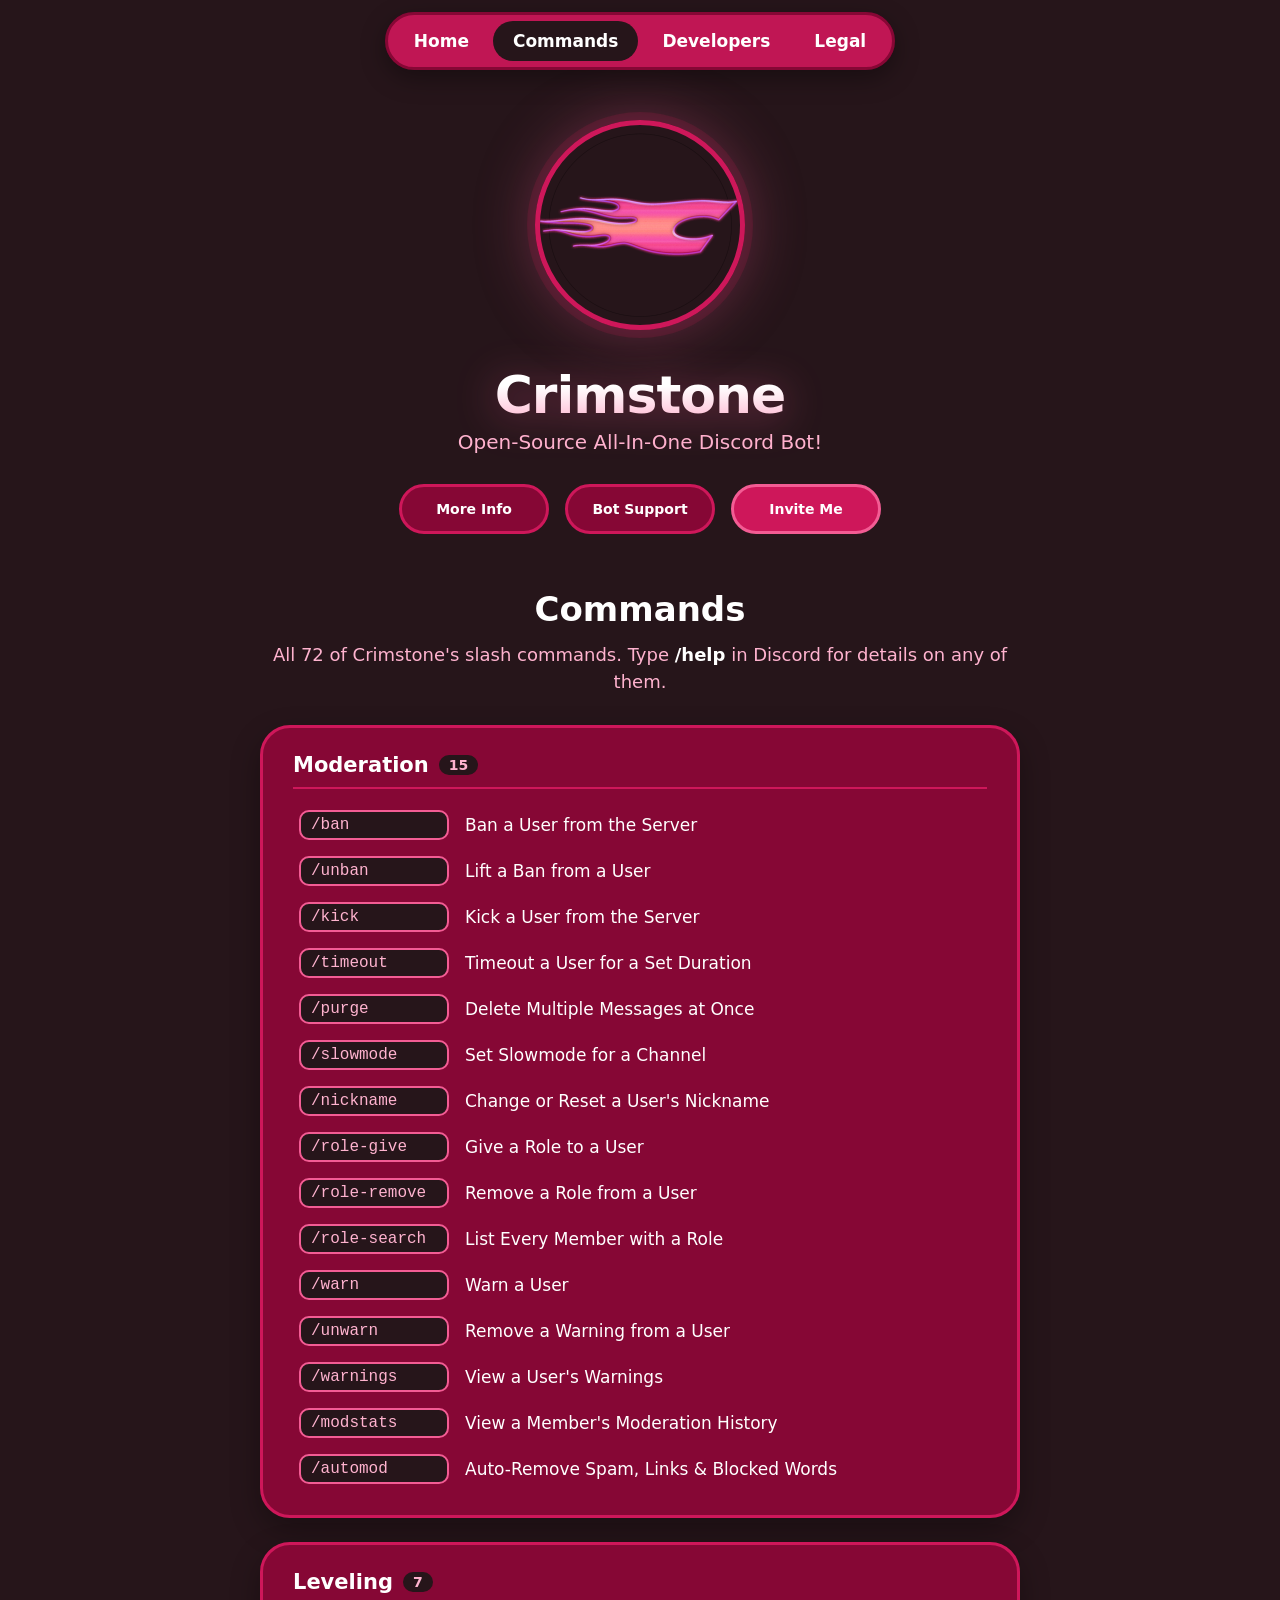
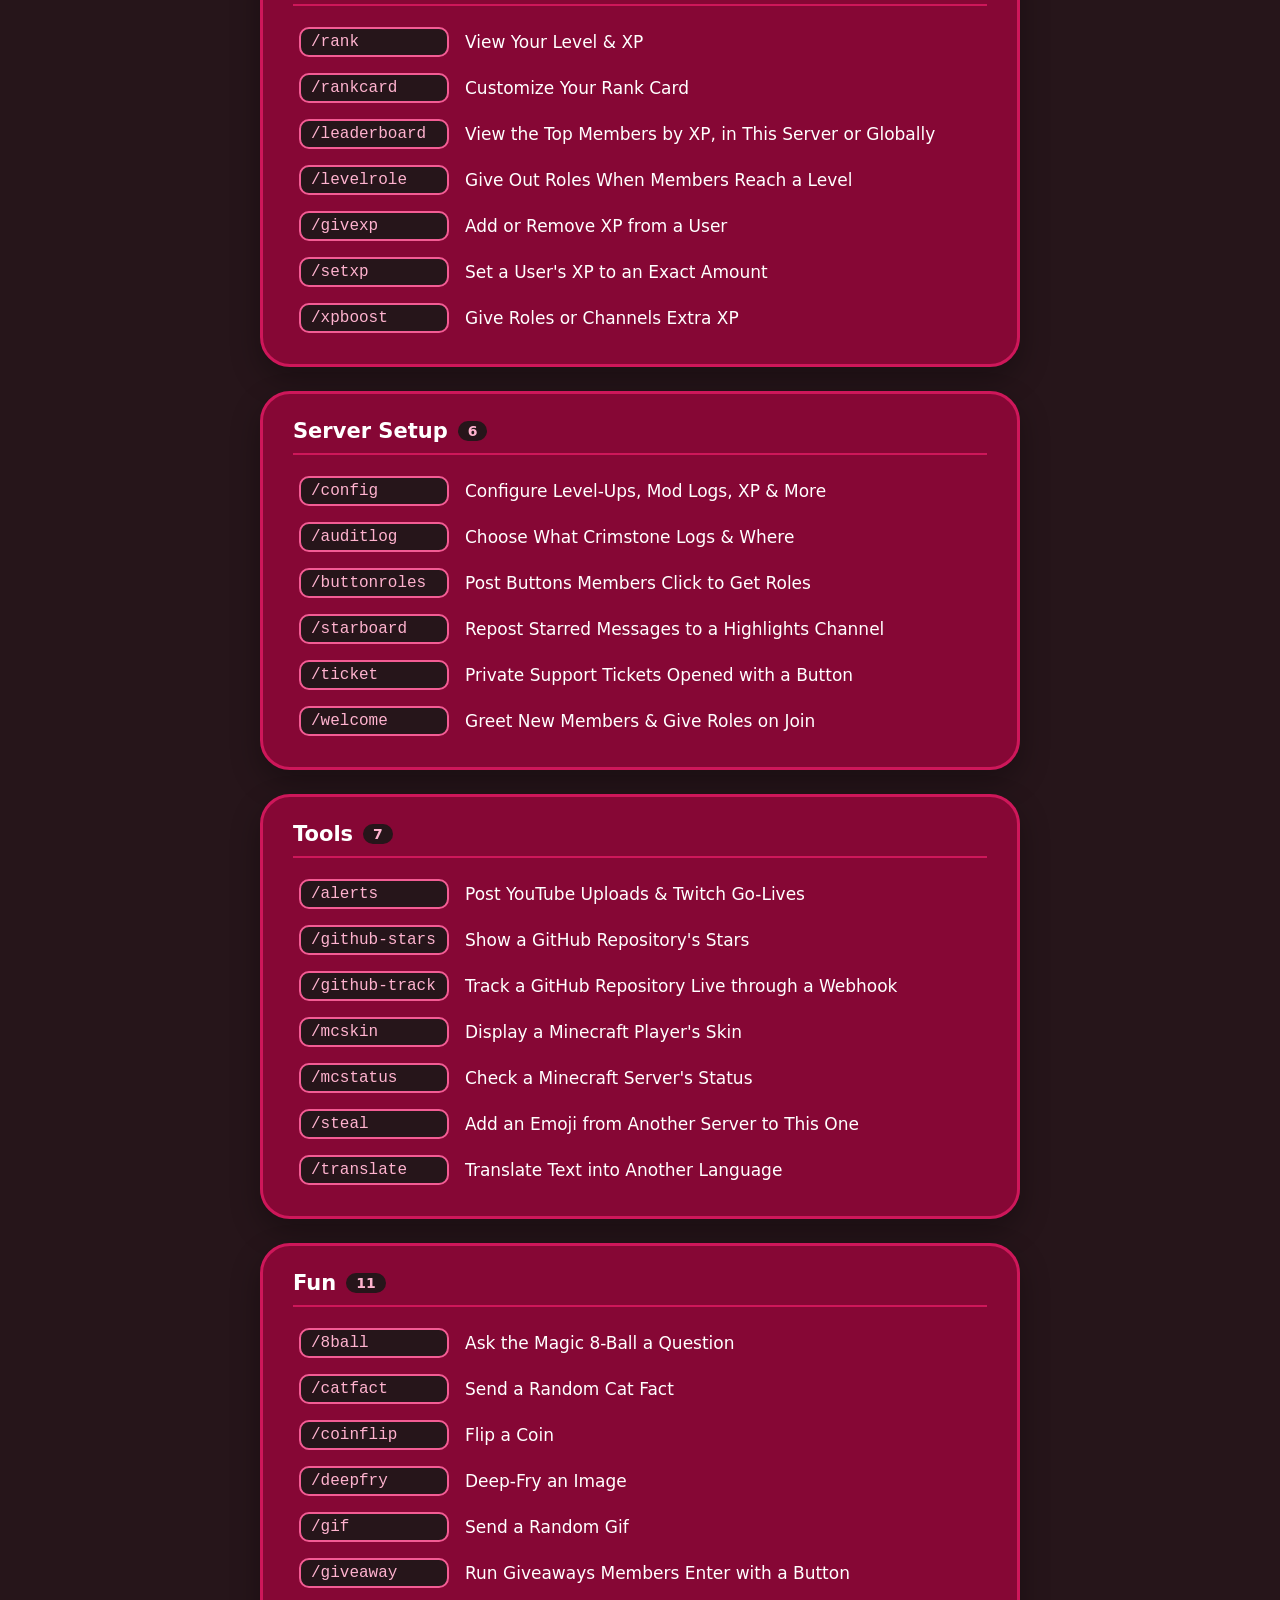
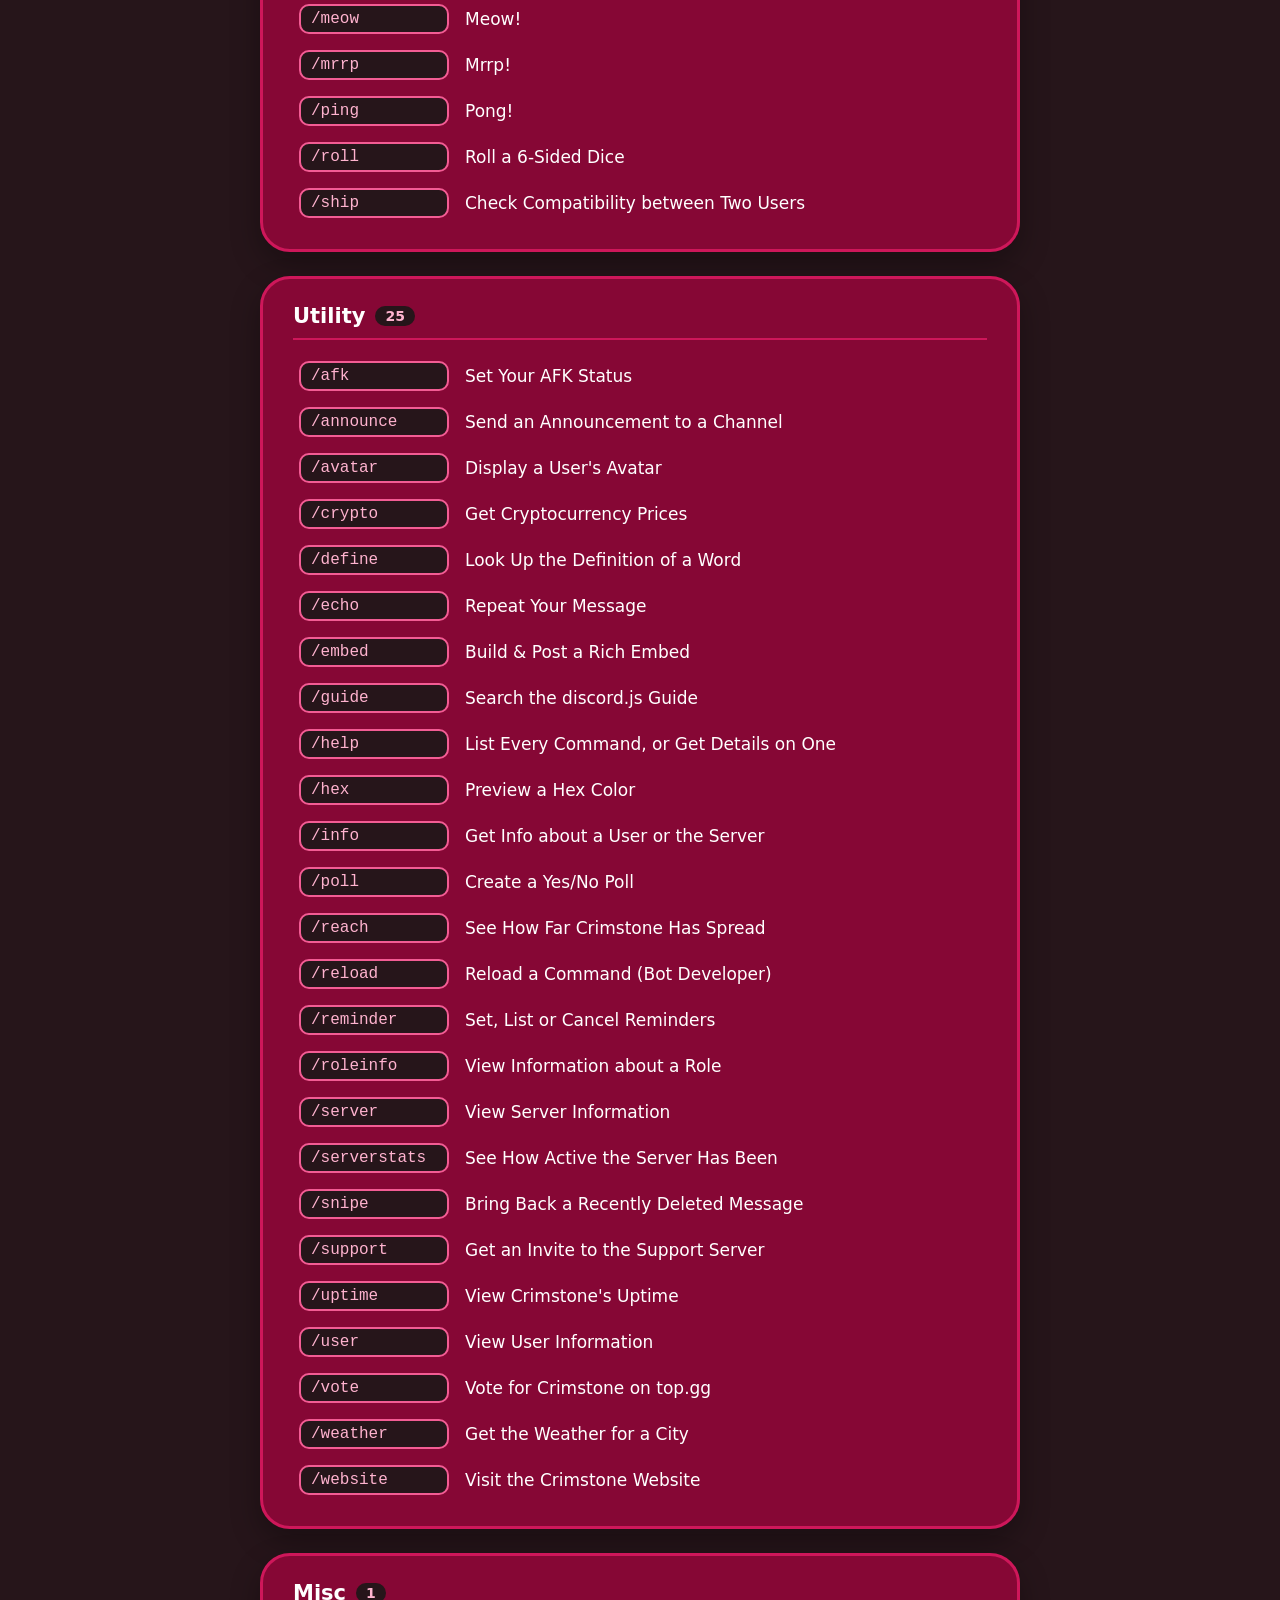
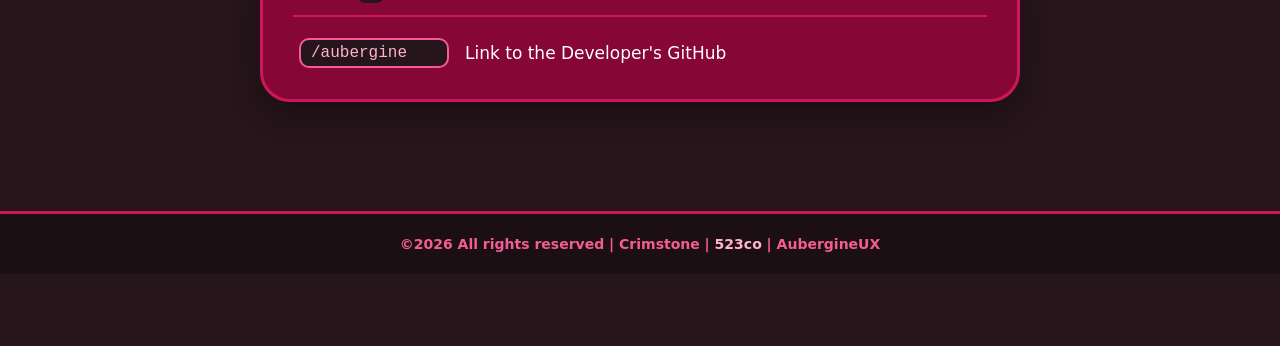
==== commit 92849ae3: "Redesign site, list all 72 commands, update privacy policy for new features, link 523co" ====
--- a/commands.html
+++ b/commands.html
@@ -3,23 +3,23 @@
 <head>
     <meta charset="UTF-8">
     <meta name="viewport" content="width=device-width, initial-scale=1.0">
-    <title>Crimstone Commands – All 61 Slash Commands</title>
-    <meta name="description" content="The full list of Crimstone&#x27;s 61 Discord slash commands: moderation, leveling and rank cards, server setup, tools, utility and fun.">
+    <title>Crimstone Commands – All 72 Slash Commands</title>
+    <meta name="description" content="The full list of Crimstone&#x27;s 72 Discord slash commands: moderation, leveling and rank cards, server setup, tools, utility and fun.">
     <meta name="author" content="AubergineUX">
     <meta name="theme-color" content="#ce175a">
     <link rel="canonical" href="https://crim.aubergineux.com/commands.html">
     <meta property="og:type" content="website">
     <meta property="og:site_name" content="Crimstone">
-    <meta property="og:title" content="Crimstone Commands – All 61 Slash Commands">
-    <meta property="og:description" content="The full list of Crimstone&#x27;s 61 Discord slash commands: moderation, leveling and rank cards, server setup, tools, utility and fun.">
+    <meta property="og:title" content="Crimstone Commands – All 72 Slash Commands">
+    <meta property="og:description" content="The full list of Crimstone&#x27;s 72 Discord slash commands: moderation, leveling and rank cards, server setup, tools, utility and fun.">
     <meta property="og:url" content="https://crim.aubergineux.com/commands.html">
     <meta property="og:image" content="https://crim.aubergineux.com/images/og-image.png">
     <meta property="og:image:width" content="1200">
     <meta property="og:image:height" content="630">
     <meta property="og:image:alt" content="The Crimstone bot logo">
     <meta name="twitter:card" content="summary_large_image">
-    <meta name="twitter:title" content="Crimstone Commands – All 61 Slash Commands">
-    <meta name="twitter:description" content="The full list of Crimstone&#x27;s 61 Discord slash commands: moderation, leveling and rank cards, server setup, tools, utility and fun.">
+    <meta name="twitter:title" content="Crimstone Commands – All 72 Slash Commands">
+    <meta name="twitter:description" content="The full list of Crimstone&#x27;s 72 Discord slash commands: moderation, leveling and rank cards, server setup, tools, utility and fun.">
     <meta name="twitter:image" content="https://crim.aubergineux.com/images/og-image.png">
     <link rel="stylesheet" href="style.css">
     <link rel="icon" type="image/png" sizes="48x48" href="/images/favicon-48.png">
@@ -29,7 +29,7 @@
   "@context": "https://schema.org",
   "@type": "ItemList",
   "name": "Crimstone slash commands",
-  "numberOfItems": 61,
+  "numberOfItems": 72,
   "itemListElement": [
     {
       "@type": "ListItem",
@@ -118,282 +118,348 @@
     {
       "@type": "ListItem",
       "position": 15,
+      "name": "/automod",
+      "description": "Auto-Remove Spam, Links & Blocked Words"
+    },
+    {
+      "@type": "ListItem",
+      "position": 16,
       "name": "/rank",
       "description": "View Your Level & XP"
     },
     {
       "@type": "ListItem",
-      "position": 16,
+      "position": 17,
       "name": "/rankcard",
       "description": "Customize Your Rank Card"
     },
     {
       "@type": "ListItem",
-      "position": 17,
+      "position": 18,
       "name": "/leaderboard",
       "description": "View the Top Members by XP, in This Server or Globally"
     },
     {
       "@type": "ListItem",
-      "position": 18,
+      "position": 19,
       "name": "/levelrole",
       "description": "Give Out Roles When Members Reach a Level"
     },
     {
       "@type": "ListItem",
-      "position": 19,
+      "position": 20,
       "name": "/givexp",
       "description": "Add or Remove XP from a User"
     },
     {
       "@type": "ListItem",
-      "position": 20,
+      "position": 21,
       "name": "/setxp",
       "description": "Set a User's XP to an Exact Amount"
     },
     {
       "@type": "ListItem",
-      "position": 21,
+      "position": 22,
+      "name": "/xpboost",
+      "description": "Give Roles or Channels Extra XP"
+    },
+    {
+      "@type": "ListItem",
+      "position": 23,
       "name": "/config",
       "description": "Configure Level-Ups, Mod Logs, XP & More"
     },
     {
       "@type": "ListItem",
-      "position": 22,
+      "position": 24,
       "name": "/auditlog",
       "description": "Choose What Crimstone Logs & Where"
     },
     {
       "@type": "ListItem",
-      "position": 23,
+      "position": 25,
+      "name": "/buttonroles",
+      "description": "Post Buttons Members Click to Get Roles"
+    },
+    {
+      "@type": "ListItem",
+      "position": 26,
+      "name": "/starboard",
+      "description": "Repost Starred Messages to a Highlights Channel"
+    },
+    {
+      "@type": "ListItem",
+      "position": 27,
+      "name": "/ticket",
+      "description": "Private Support Tickets Opened with a Button"
+    },
+    {
+      "@type": "ListItem",
+      "position": 28,
+      "name": "/welcome",
+      "description": "Greet New Members & Give Roles on Join"
+    },
+    {
+      "@type": "ListItem",
+      "position": 29,
+      "name": "/alerts",
+      "description": "Post YouTube Uploads & Twitch Go-Lives"
+    },
+    {
+      "@type": "ListItem",
+      "position": 30,
       "name": "/github-stars",
       "description": "Show a GitHub Repository's Stars"
     },
     {
       "@type": "ListItem",
-      "position": 24,
+      "position": 31,
       "name": "/github-track",
       "description": "Track a GitHub Repository Live through a Webhook"
     },
     {
       "@type": "ListItem",
-      "position": 25,
+      "position": 32,
       "name": "/mcskin",
       "description": "Display a Minecraft Player's Skin"
     },
     {
       "@type": "ListItem",
-      "position": 26,
+      "position": 33,
       "name": "/mcstatus",
       "description": "Check a Minecraft Server's Status"
     },
     {
       "@type": "ListItem",
-      "position": 27,
+      "position": 34,
       "name": "/steal",
       "description": "Add an Emoji from Another Server to This One"
     },
     {
       "@type": "ListItem",
-      "position": 28,
+      "position": 35,
       "name": "/translate",
       "description": "Translate Text into Another Language"
     },
     {
       "@type": "ListItem",
-      "position": 29,
+      "position": 36,
       "name": "/8ball",
       "description": "Ask the Magic 8-Ball a Question"
     },
     {
       "@type": "ListItem",
-      "position": 30,
+      "position": 37,
       "name": "/catfact",
       "description": "Send a Random Cat Fact"
     },
     {
       "@type": "ListItem",
-      "position": 31,
+      "position": 38,
       "name": "/coinflip",
       "description": "Flip a Coin"
     },
     {
       "@type": "ListItem",
-      "position": 32,
+      "position": 39,
       "name": "/deepfry",
       "description": "Deep-Fry an Image"
     },
     {
       "@type": "ListItem",
-      "position": 33,
+      "position": 40,
       "name": "/gif",
       "description": "Send a Random Gif"
     },
     {
       "@type": "ListItem",
-      "position": 34,
+      "position": 41,
+      "name": "/giveaway",
+      "description": "Run Giveaways Members Enter with a Button"
+    },
+    {
+      "@type": "ListItem",
+      "position": 42,
       "name": "/meow",
       "description": "Meow!"
     },
     {
       "@type": "ListItem",
-      "position": 35,
+      "position": 43,
       "name": "/mrrp",
       "description": "Mrrp!"
     },
     {
       "@type": "ListItem",
-      "position": 36,
+      "position": 44,
       "name": "/ping",
       "description": "Pong!"
     },
     {
       "@type": "ListItem",
-      "position": 37,
+      "position": 45,
       "name": "/roll",
       "description": "Roll a 6-Sided Dice"
     },
     {
       "@type": "ListItem",
-      "position": 38,
+      "position": 46,
       "name": "/ship",
       "description": "Check Compatibility between Two Users"
     },
     {
       "@type": "ListItem",
-      "position": 39,
+      "position": 47,
       "name": "/afk",
       "description": "Set Your AFK Status"
     },
     {
       "@type": "ListItem",
-      "position": 40,
+      "position": 48,
       "name": "/announce",
       "description": "Send an Announcement to a Channel"
     },
     {
       "@type": "ListItem",
-      "position": 41,
+      "position": 49,
       "name": "/avatar",
       "description": "Display a User's Avatar"
     },
     {
       "@type": "ListItem",
-      "position": 42,
+      "position": 50,
       "name": "/crypto",
       "description": "Get Cryptocurrency Prices"
     },
     {
       "@type": "ListItem",
-      "position": 43,
+      "position": 51,
       "name": "/define",
       "description": "Look Up the Definition of a Word"
     },
     {
       "@type": "ListItem",
-      "position": 44,
+      "position": 52,
       "name": "/echo",
       "description": "Repeat Your Message"
     },
     {
       "@type": "ListItem",
-      "position": 45,
+      "position": 53,
       "name": "/embed",
       "description": "Build & Post a Rich Embed"
     },
     {
       "@type": "ListItem",
-      "position": 46,
+      "position": 54,
       "name": "/guide",
       "description": "Search the discord.js Guide"
     },
     {
       "@type": "ListItem",
-      "position": 47,
+      "position": 55,
       "name": "/help",
       "description": "List Every Command, or Get Details on One"
     },
     {
       "@type": "ListItem",
-      "position": 48,
+      "position": 56,
       "name": "/hex",
       "description": "Preview a Hex Color"
     },
     {
       "@type": "ListItem",
-      "position": 49,
+      "position": 57,
       "name": "/info",
       "description": "Get Info about a User or the Server"
     },
     {
       "@type": "ListItem",
-      "position": 50,
+      "position": 58,
       "name": "/poll",
       "description": "Create a Yes/No Poll"
     },
     {
       "@type": "ListItem",
-      "position": 51,
+      "position": 59,
       "name": "/reach",
       "description": "See How Far Crimstone Has Spread"
     },
     {
       "@type": "ListItem",
-      "position": 52,
+      "position": 60,
       "name": "/reload",
       "description": "Reload a Command (Bot Developer)"
     },
     {
       "@type": "ListItem",
-      "position": 53,
+      "position": 61,
       "name": "/reminder",
       "description": "Set, List or Cancel Reminders"
     },
     {
       "@type": "ListItem",
-      "position": 54,
+      "position": 62,
       "name": "/roleinfo",
       "description": "View Information about a Role"
     },
     {
       "@type": "ListItem",
-      "position": 55,
+      "position": 63,
       "name": "/server",
       "description": "View Server Information"
     },
     {
       "@type": "ListItem",
-      "position": 56,
+      "position": 64,
       "name": "/serverstats",
       "description": "See How Active the Server Has Been"
     },
     {
       "@type": "ListItem",
-      "position": 57,
+      "position": 65,
       "name": "/snipe",
       "description": "Bring Back a Recently Deleted Message"
     },
     {
       "@type": "ListItem",
-      "position": 58,
+      "position": 66,
+      "name": "/support",
+      "description": "Get an Invite to the Support Server"
+    },
+    {
+      "@type": "ListItem",
+      "position": 67,
       "name": "/uptime",
       "description": "View Crimstone's Uptime"
     },
     {
       "@type": "ListItem",
-      "position": 59,
+      "position": 68,
       "name": "/user",
       "description": "View User Information"
     },
     {
       "@type": "ListItem",
-      "position": 60,
+      "position": 69,
+      "name": "/vote",
+      "description": "Vote for Crimstone on top.gg"
+    },
+    {
+      "@type": "ListItem",
+      "position": 70,
       "name": "/weather",
       "description": "Get the Weather for a City"
     },
     {
       "@type": "ListItem",
-      "position": 61,
+      "position": 71,
+      "name": "/website",
+      "description": "Visit the Crimstone Website"
+    },
+    {
+      "@type": "ListItem",
+      "position": 72,
       "name": "/aubergine",
       "description": "Link to the Developer's GitHub"
     }
@@ -405,7 +471,7 @@
     <nav id="nav" aria-label="Main">
         <div id="navtext-div">
             <a href="/" class="navtext">Home</a>
-            <a href="commands.html" class="navtext">Commands</a>
+            <a href="commands.html" class="navtext" aria-current="page">Commands</a>
             <a href="developers.html" class="navtext">Developers</a>
             <a href="privacy.html" class="navtext">Legal</a>
         </div>
@@ -419,16 +485,16 @@
         <div id="main-buttons">
             <a class="main-button" href="developers.html">More Info</a>
             <a class="main-button" href="https://osm.pm/ruby" rel="noopener">Bot Support</a>
-            <a class="main-button" href="https://discord.com/oauth2/authorize?client_id=1507721065235877958" rel="noopener">Invite Me</a>
+            <a class="main-button" id="invite-button" href="https://discord.com/oauth2/authorize?client_id=1507721065235877958" rel="noopener">Invite Me</a>
         </div>
     </header>
 
     <main id="commands">
         <h1 id="commands-title">Commands</h1>
-        <p class="intro">All 61 of Crimstone's slash commands. Type <strong>/help</strong> in Discord for details on any of them.</p>
+        <p class="intro">All 72 of Crimstone's slash commands. Type <strong>/help</strong> in Discord for details on any of them.</p>
 
         <section class="command-category">
-            <h2 class="category-title">Moderation (14)</h2>
+            <h2 class="category-title">Moderation <span class="category-count">15</span></h2>
             <div class="command-list">
                 <div class="command-item">
                     <span class="command-name">/ban</span>
@@ -486,11 +552,15 @@
                     <span class="command-name">/modstats</span>
                     <span class="command-desc">View a Member's Moderation History</span>
                 </div>
+                <div class="command-item">
+                    <span class="command-name">/automod</span>
+                    <span class="command-desc">Auto-Remove Spam, Links & Blocked Words</span>
+                </div>
             </div>
         </section>
 
         <section class="command-category">
-            <h2 class="category-title">Leveling (6)</h2>
+            <h2 class="category-title">Leveling <span class="category-count">7</span></h2>
             <div class="command-list">
                 <div class="command-item">
                     <span class="command-name">/rank</span>
@@ -516,11 +586,15 @@
                     <span class="command-name">/setxp</span>
                     <span class="command-desc">Set a User's XP to an Exact Amount</span>
                 </div>
+                <div class="command-item">
+                    <span class="command-name">/xpboost</span>
+                    <span class="command-desc">Give Roles or Channels Extra XP</span>
+                </div>
             </div>
         </section>
 
         <section class="command-category">
-            <h2 class="category-title">Server Setup (2)</h2>
+            <h2 class="category-title">Server Setup <span class="category-count">6</span></h2>
             <div class="command-list">
                 <div class="command-item">
                     <span class="command-name">/config</span>
@@ -530,12 +604,32 @@
                     <span class="command-name">/auditlog</span>
                     <span class="command-desc">Choose What Crimstone Logs & Where</span>
                 </div>
+                <div class="command-item">
+                    <span class="command-name">/buttonroles</span>
+                    <span class="command-desc">Post Buttons Members Click to Get Roles</span>
+                </div>
+                <div class="command-item">
+                    <span class="command-name">/starboard</span>
+                    <span class="command-desc">Repost Starred Messages to a Highlights Channel</span>
+                </div>
+                <div class="command-item">
+                    <span class="command-name">/ticket</span>
+                    <span class="command-desc">Private Support Tickets Opened with a Button</span>
+                </div>
+                <div class="command-item">
+                    <span class="command-name">/welcome</span>
+                    <span class="command-desc">Greet New Members & Give Roles on Join</span>
+                </div>
             </div>
         </section>
 
         <section class="command-category">
-            <h2 class="category-title">Tools (6)</h2>
+            <h2 class="category-title">Tools <span class="category-count">7</span></h2>
             <div class="command-list">
+                <div class="command-item">
+                    <span class="command-name">/alerts</span>
+                    <span class="command-desc">Post YouTube Uploads & Twitch Go-Lives</span>
+                </div>
                 <div class="command-item">
                     <span class="command-name">/github-stars</span>
                     <span class="command-desc">Show a GitHub Repository's Stars</span>
@@ -564,7 +658,7 @@
         </section>
 
         <section class="command-category">
-            <h2 class="category-title">Fun (10)</h2>
+            <h2 class="category-title">Fun <span class="category-count">11</span></h2>
             <div class="command-list">
                 <div class="command-item">
                     <span class="command-name">/8ball</span>
@@ -587,6 +681,10 @@
                     <span class="command-desc">Send a Random Gif</span>
                 </div>
                 <div class="command-item">
+                    <span class="command-name">/giveaway</span>
+                    <span class="command-desc">Run Giveaways Members Enter with a Button</span>
+                </div>
+                <div class="command-item">
                     <span class="command-name">/meow</span>
                     <span class="command-desc">Meow!</span>
                 </div>
@@ -610,7 +708,7 @@
         </section>
 
         <section class="command-category">
-            <h2 class="category-title">Utility (22)</h2>
+            <h2 class="category-title">Utility <span class="category-count">25</span></h2>
             <div class="command-list">
                 <div class="command-item">
                     <span class="command-name">/afk</span>
@@ -689,6 +787,10 @@
                     <span class="command-desc">Bring Back a Recently Deleted Message</span>
                 </div>
                 <div class="command-item">
+                    <span class="command-name">/support</span>
+                    <span class="command-desc">Get an Invite to the Support Server</span>
+                </div>
+                <div class="command-item">
                     <span class="command-name">/uptime</span>
                     <span class="command-desc">View Crimstone's Uptime</span>
                 </div>
@@ -697,14 +799,22 @@
                     <span class="command-desc">View User Information</span>
                 </div>
                 <div class="command-item">
+                    <span class="command-name">/vote</span>
+                    <span class="command-desc">Vote for Crimstone on top.gg</span>
+                </div>
+                <div class="command-item">
                     <span class="command-name">/weather</span>
                     <span class="command-desc">Get the Weather for a City</span>
                 </div>
+                <div class="command-item">
+                    <span class="command-name">/website</span>
+                    <span class="command-desc">Visit the Crimstone Website</span>
+                </div>
             </div>
         </section>
 
         <section class="command-category">
-            <h2 class="category-title">Misc (1)</h2>
+            <h2 class="category-title">Misc <span class="category-count">1</span></h2>
             <div class="command-list">
                 <div class="command-item">
                     <span class="command-name">/aubergine</span>
@@ -716,7 +826,7 @@
     </main>
 
     <footer>
-        <p id="footer-text">©️2026 All rights reserved | Crimstone | 523co | AubergineUX</p>
+        <p id="footer-text">©️2026 All rights reserved | Crimstone | <a href="https://523r.com/" rel="noopener">523co</a> | AubergineUX</p>
     </footer>
 </body>
 </html>
--- a/style.css
+++ b/style.css
@@ -6,55 +6,118 @@
     overflow-x: hidden;
 }
 
+body {
+    margin: 0;
+    min-height: 100vh;
+    display: flex;
+    flex-direction: column;
+    background: radial-gradient(ellipse 900px 600px at 50% -10%, #5a0f2b 0%, #26151a 70%) no-repeat;
+}
+
+main {
+    flex: 1;
+}
+
+::selection {
+    background: #f35c94;
+    color: white;
+}
+
+h1, h2, h3 {
+    text-wrap: balance;
+}
+
+a:focus-visible {
+    outline: 3px solid #ffb3cf;
+    outline-offset: 3px;
+}
+
 nav {
-    background-color: #ce175a;
+    position: sticky;
+    top: 12px;
+    z-index: 10;
+    width: fit-content;
+    max-width: calc(100% - 24px);
+    box-sizing: border-box;
+    margin: 12px auto 0 auto;
+    background-color: rgba(206, 23, 90, 0.92);
     border: 3px solid #860735;
-    padding: 20px 0 20px 0;
+    border-radius: 50px;
+    padding: 6px;
+    box-shadow: 0 8px 24px rgba(0, 0, 0, 0.35);
+    backdrop-filter: blur(8px);
     transition: 0.2s;
 }
 
 #navtext, .navtext {
     color: white;
-    font-size: 20px;
-    margin: 10px 0 10px 0;
-    padding: 15px;
+    font-size: 17px;
+    font-weight: 600;
+    margin: 0;
+    padding: 10px 20px;
+    border-radius: 50px;
+    text-decoration: none;
+    transition: 0.2s;
+}
+
+.navtext:hover {
+    background-color: #860735;
+}
+
+.navtext[aria-current="page"] {
+    background-color: #26151a;
 }
 
 #navtext-div {
     display: flex;
     flex-wrap: wrap;
     justify-content: center;
+    gap: 4px;
 }
 
 #logo-main-1 {
     border-radius: 1000px;
-    margin: 30px auto 0 auto;
+    margin: 50px auto 0 auto;
     display: block;
     border: solid #ce175a 5px;
     max-width: -webkit-fill-available;
     max-height: 200px;
+    box-shadow: 0 0 0 8px rgba(206, 23, 90, 0.15), 0 0 60px rgba(243, 92, 148, 0.35);
+    transition: 0.5s;
+}
+
+#logo-main-1:hover {
+    transform: scale(1.04) rotate(-3deg);
+    box-shadow: 0 0 0 10px rgba(206, 23, 90, 0.2), 0 0 80px rgba(243, 92, 148, 0.5);
 }
 
 #botname-main-1 {
     color: white;
     text-align: center;
-    font-size: 40px;
+    font-size: 52px;
     font-weight: 800;
-    margin: 40px 0 5px;
+    letter-spacing: -1px;
+    margin: 35px 0 5px;
+    background: linear-gradient(180deg, white 35%, #ffb3cf 100%);
+    -webkit-background-clip: text;
+    background-clip: text;
+    -webkit-text-fill-color: transparent;
+    filter: drop-shadow(0 4px 20px rgba(243, 92, 148, 0.45));
 }
 
 #botname-main-2 {
-    color: white;
+    color: #ffb3cf;
     text-align: center;
     font-size: 20px;
-    margin-top: 5px;
+    margin: 5px 0 30px;
 }
 
 #main-buttons {
     display: flex;
     flex-wrap: wrap;
     justify-content: center;
-    gap: 30px;
+    gap: 16px;
+    padding: 0 20px;
 }
 
 #main-buttons-2 {
@@ -70,43 +133,157 @@
     background-color: #860735;
     color: white;
     border: 3px solid #ce175a;
-    transition: 0.5s;
+    transition: 0.3s;
     cursor: pointer;
     font-weight: bold;
-    font-size: 13px;
+    font-size: 14px;
     display: inline-flex;
     align-items: center;
     justify-content: center;
     text-decoration: none;
+}
+
+.main-button:hover {
+    background-color: #ce175a;
+    transform: translateY(-3px);
+    box-shadow: 0 8px 20px rgba(206, 23, 90, 0.45);
+}
+
+#invite-button {
+    background-color: #ce175a;
+    border-color: #f35c94;
+}
+
+#invite-button:hover {
+    background-color: #f35c94;
 }
 
 #main-info {
     width: auto;
     max-width: min(700px, 90%);
     min-height: 250px;
-    padding: 25px 40px;
+    padding: 35px 45px;
     box-sizing: border-box;
-    border-radius: 70px;
+    border-radius: 40px;
     border: 3px solid #ce175a;
     transition: 0.5s;
-    background: #860735;
+    background: linear-gradient(160deg, #9c0a40 0%, #860735 60%, #6e062c 100%);
+    box-shadow: 0 16px 40px rgba(0, 0, 0, 0.35);
     color: white;
     display: flex;
     flex-direction: column;
     justify-content: center;
     align-items: center;
     margin: 0 auto;
-    margin-top: 25px;
+    margin-top: 45px;
+    animation: rise 0.6s ease backwards;
+}
+
+#features {
+    max-width: min(1000px, 90%);
+    margin: 70px auto 0 auto;
+}
+
+#features-title {
+    color: white;
+    text-align: center;
+    font-size: 30px;
+    margin: 0 0 30px;
+}
+
+#features-grid {
+    display: grid;
+    grid-template-columns: repeat(auto-fit, minmax(260px, 1fr));
+    gap: 20px;
+}
+
+.feature-card {
+    background: rgba(134, 7, 53, 0.35);
+    border: 2px solid #5a0f2b;
+    border-radius: 30px;
+    padding: 26px 28px;
+    color: white;
+    transition: 0.3s;
+    animation: rise 0.6s ease backwards;
+}
+
+.feature-card:nth-child(2) {
+    animation-delay: 0.08s;
+}
+
+.feature-card:nth-child(3) {
+    animation-delay: 0.16s;
+}
+
+.feature-card:nth-child(4) {
+    animation-delay: 0.24s;
+}
+
+.feature-card:nth-child(5) {
+    animation-delay: 0.32s;
+}
+
+.feature-card:nth-child(6) {
+    animation-delay: 0.4s;
+}
+
+.feature-card:hover {
+    background: rgba(134, 7, 53, 0.6);
+    border-color: #ce175a;
+    transform: translateY(-4px);
+}
+
+.feature-icon {
+    display: inline-flex;
+    align-items: center;
+    justify-content: center;
+    width: 52px;
+    height: 52px;
+    border-radius: 16px;
+    background: linear-gradient(135deg, #ce175a 0%, #860735 100%);
+    box-shadow: 0 6px 16px rgba(206, 23, 90, 0.35);
+    font-size: 26px;
+}
+
+.feature-name {
+    font-size: 20px;
+    margin: 16px 0 6px;
+}
+
+.feature-desc {
+    color: #ffd6e5;
+    font-size: 16px;
+    line-height: 1.55;
+    margin: 0;
+}
+
+@keyframes rise {
+    from {
+        opacity: 0;
+        transform: translateY(16px);
+    }
+
+    to {
+        opacity: 1;
+        transform: translateY(0);
+    }
 }
 
 #main-info-1 {
     text-align: center;
     justify-content: center;
+    line-height: 1.6;
+    font-size: 17px;
 }
 
 #main-info-2 {
     display: flex;
-    justify-content: center;
+    flex-wrap: wrap;
+    justify-content: center;
+    text-align: center;
+    background: #26151a;
+    border-radius: 50px;
+    padding: 8px 20px;
 }
 
 #main-info-1, #main-info-2 {
@@ -114,123 +291,255 @@
 }
 
 #main-info h2 {
-    font-size: 22px;
-    margin: 0 0 10px;
+    font-size: 24px;
+    text-align: center;
+    margin: 0 0 14px;
 }
 
 .intro {
-    color: white;
+    color: #ffb3cf;
     text-align: center;
     font-size: 18px;
-    margin: 0 0 25px;
-}
-
-.intro a, .command-desc a {
+    line-height: 1.5;
+    margin: 0 0 30px;
+}
+
+.intro strong {
+    color: white;
+}
+
+.intro a, .command-desc a, #main-info-2 a {
     color: #ffb3cf;
+    font-weight: 600;
+    white-space: nowrap;
+    transition: 0.2s;
+}
+
+.intro a:hover, .command-desc a:hover, #main-info-2 a:hover {
+    color: white;
 }
 
 #dev {
-    padding: 4% 6%;
+    padding: 50px 6% 20px;
 }
 
 #dev-heading {
-    font-size: 20px;
+    font-size: 30px;
     color: rgb(255, 255, 255);
     text-align: center;
-    margin-bottom: 3%;
+    margin: 0 0 30px;
 }
 
 #dev-grid {
     display: flex;
     flex-wrap: wrap;
     justify-content: center;
-    gap: 24px;
+    gap: 30px;
 }
 
 #commands {
     padding: 35px 20px;
     max-width: 800px;
+    width: 100%;
+    box-sizing: border-box;
     margin: 0 auto;
 }
 
 #commands-title {
     color: white;
     text-align: center;
-    font-size: 30px;
-    margin: 20px 0;
+    font-size: 34px;
+    margin: 20px 0 12px;
 }
 
 .dev-card {
     color: white;
     display: flex;
     flex-direction: column;
-    background: #ce175a;
-    border-radius: 8px;
+    background: linear-gradient(180deg, #ce175a 0%, #860735 100%);
+    border: 3px solid #ce175a;
+    border-radius: 30px;
     overflow: hidden;
-    box-shadow: 0 2px 8px rgba(0, 0, 0, 0.12);
+    box-shadow: 0 12px 30px rgba(0, 0, 0, 0.35);
     width: 260px;
+    transition: 0.3s;
+    animation: rise 0.6s ease backwards;
+}
+
+.dev-card:nth-child(2) {
+    animation-delay: 0.1s;
+}
+
+.dev-card:hover {
+    transform: translateY(-6px);
+    box-shadow: 0 18px 40px rgba(206, 23, 90, 0.35);
 }
 
 .dev-card img {
     display: block;
     width: 100%;
+    height: auto;
 }
 
 .dev-name {
-    font-size: 1.1rem;
-    text-align: center;
-    margin: 12px 0 4px;
+    font-size: 1.2rem;
+    text-align: center;
+    margin: 16px 0 4px;
 }
 
 .dev-quote {
-    margin: 0 8% 12px;
-    font-size: 0.9rem;
-    text-align: center;
+    margin: 0 8% 16px;
+    font-size: 0.95rem;
+    text-align: center;
+    color: #ffd6e5;
     flex-grow: 1;
 }
 
 .dev-socials {
     text-align: center;
-    padding-bottom: 14px;
+    padding-bottom: 20px;
 }
 
 .dev-socials a {
+    display: inline-block;
     margin: 0 8px;
+    padding: 8px 22px;
+    border-radius: 50px;
+    background: #26151a;
     color: inherit;
+    font-weight: 600;
     text-decoration: none;
+    transition: 0.2s;
+}
+
+.dev-socials a:hover {
+    background: white;
+    color: #860735;
 }
 
 .command-category {
     background: #860735;
+    border-radius: 30px;
+    border: 3px solid #ce175a;
+    padding: 25px 30px;
+    margin-bottom: 24px;
+    box-shadow: 0 12px 30px rgba(0, 0, 0, 0.3);
+    animation: rise 0.6s ease backwards;
+}
+
+.category-title {
+    display: flex;
+    align-items: center;
+    gap: 10px;
+    font-size: 21px;
+    margin-top: 0;
+    color: white;
+    border-bottom: 2px solid #ce175a;
+    padding-bottom: 10px;
+    margin-bottom: 15px;
+}
+
+.category-count {
+    background: #26151a;
+    color: #ffb3cf;
     border-radius: 50px;
-    border: 3px solid #ce175a;
-    padding: 20px;
-    margin-bottom: 20px;
-}
-
-.category-title {
-    font-size: 20px;
-    margin-top: 0;
-    color: white;
-    border-bottom: 1px solid #ce175a;
-    padding-bottom: 8px;
-    margin-bottom: 15px;
+    font-size: 14px;
+    padding: 2px 10px;
 }
 
 .command-list {
     display: flex;
     flex-direction: column;
-    gap: 10px;
+    gap: 4px;
 }
 
 .command-item {
     display: flex;
     justify-content: space-between;
-    align-items: center;
+    align-items: flex-start;
     gap: 16px;
+    padding: 6px;
+    border-radius: 14px;
+    transition: 0.2s;
+}
+
+.command-item:hover {
+    background: rgba(38, 21, 26, 0.45);
+}
+
+.command-name {
+    background: #26151a;
+    color: #ffb3cf;
+    border: 2px solid #f35c94;
+    border-radius: 10px;
+    font-family: ui-monospace, 'Cascadia Code', 'JetBrains Mono', Menlo, Consolas, monospace;
+    font-size: 16px;
+    padding: 4px 10px;
+    min-width: 120px;
+    flex: 0 0 150px;
+    box-sizing: border-box;
+    user-select: text;
+}
+
+.command-desc {
+    flex: 1;
+    color: white;
+    font-size: 17px;
+    line-height: 1.45;
+    padding-top: 3px;
+}
+
+footer {
+    border-top: 3px solid #ce175a;
+    margin-top: 50px;
+    background: #1c0f13;
+}
+
+#footer-text {
+    text-align: center;
+    justify-content: center;
+    color: #f35c94;
+    font-weight: 700;
+    font-size: 14px;
+    margin: 0;
+    padding: 22px 20px;
+}
+
+#footer-text a {
+    color: #ffb3cf;
+    text-decoration: none;
+    transition: 0.2s;
+}
+
+#footer-text a:hover {
+    color: white;
+    text-decoration: underline;
 }
 
 @media (max-width: 600px) {
+    #navtext, .navtext {
+        font-size: 14px;
+        padding: 8px 10px;
+    }
+
+    #navtext-div {
+        gap: 0;
+    }
+
+    #botname-main-1 {
+        font-size: 40px;
+    }
+
+    #main-info {
+        padding: 30px 24px;
+        border-radius: 30px;
+    }
+
+    .command-category {
+        padding: 20px;
+        border-radius: 24px;
+    }
+
     .command-item {
         flex-direction: column;
         align-items: flex-start;
@@ -242,31 +551,13 @@
     }
 }
 
-.command-name {
-    background: #f35c94;
-    color: white;
-    font-family: monospace;
-    font-size: 18px;
-    padding: 4px 10px;
-    min-width: 120px;
-    flex: 0 0 140px;
-    box-sizing: border-box;
-}
-
-.command-desc {
-    flex: 1;
-    color: white;
-    font-size: 18px;
-}
-
-footer {
-    border-top: solid #ce175a;
-    margin-top: 35px;
-}
-
-#footer-text {
-    text-align: center;
-    justify-content: center;
-    color: #860735;
-    font-weight: 800;
-}+@media (prefers-reduced-motion: reduce) {
+    html {
+        scroll-behavior: auto;
+    }
+
+    * {
+        transition: none !important;
+        animation: none !important;
+    }
+}
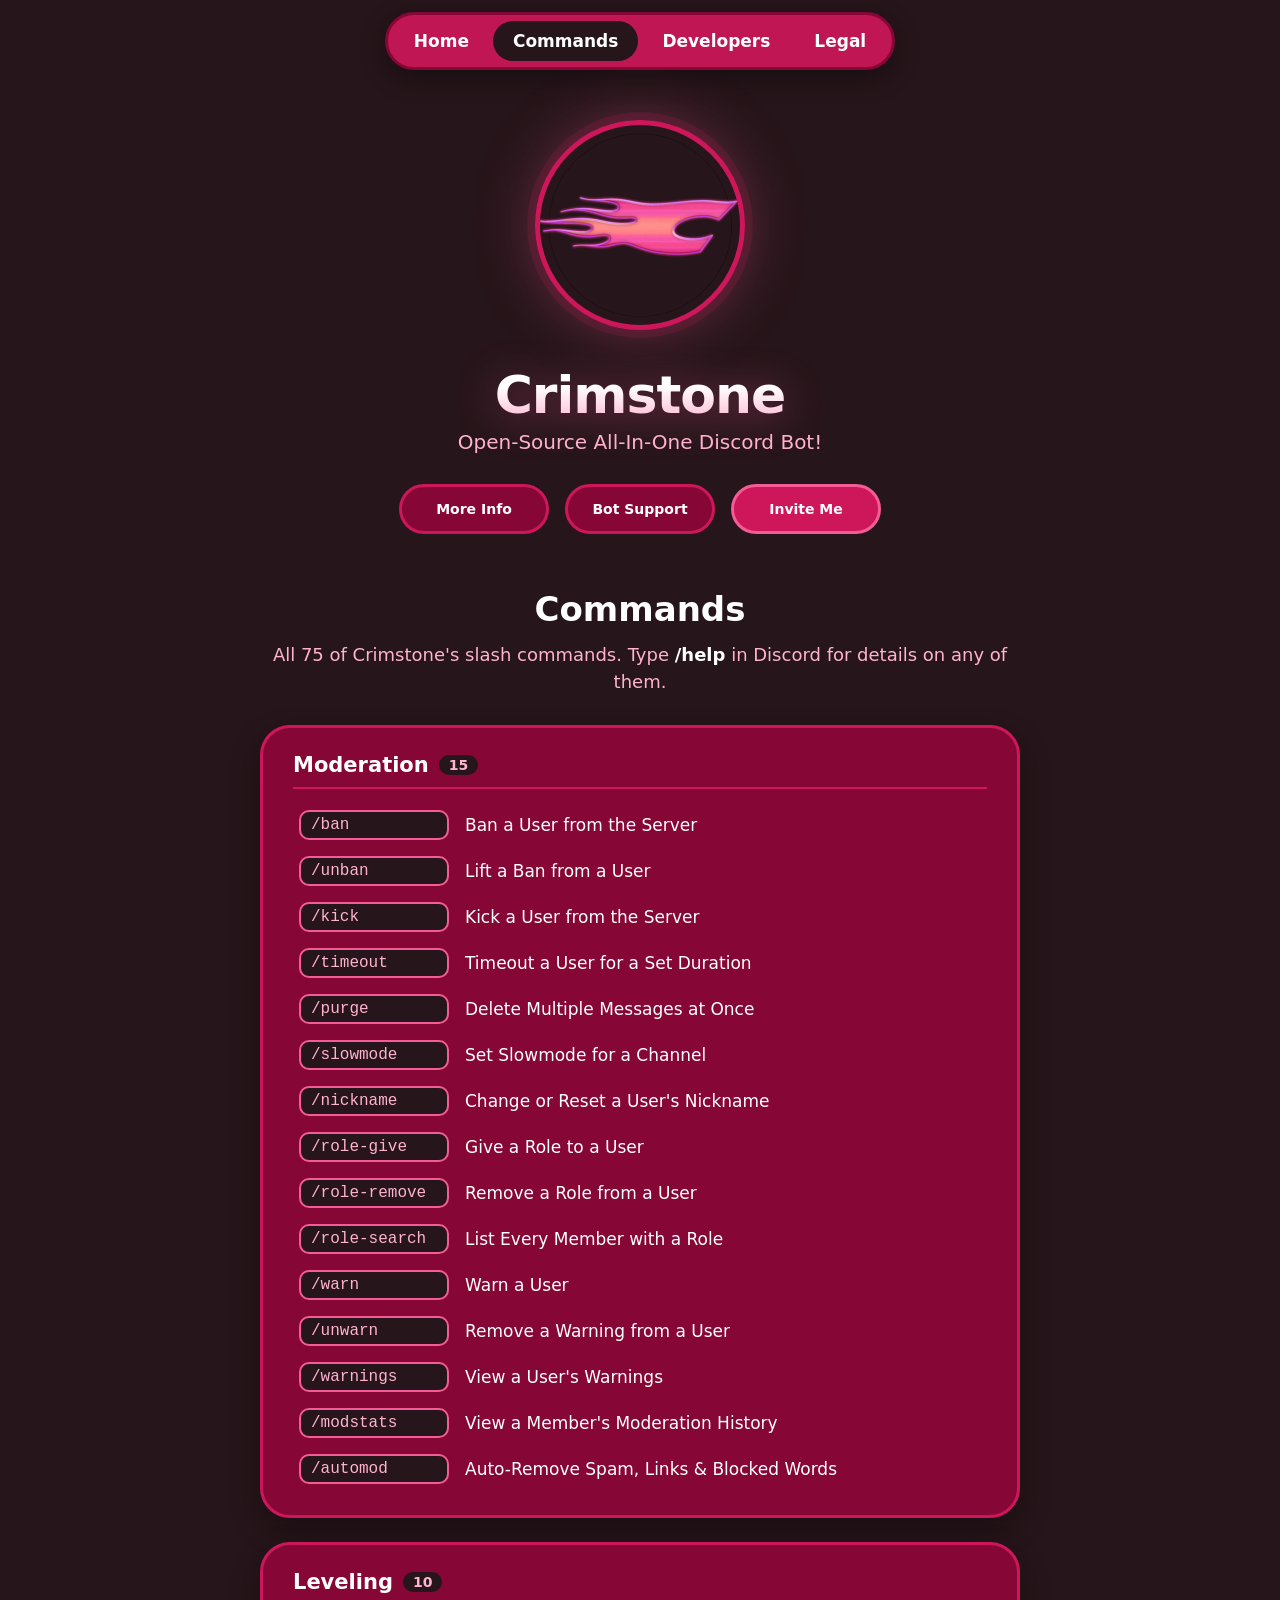
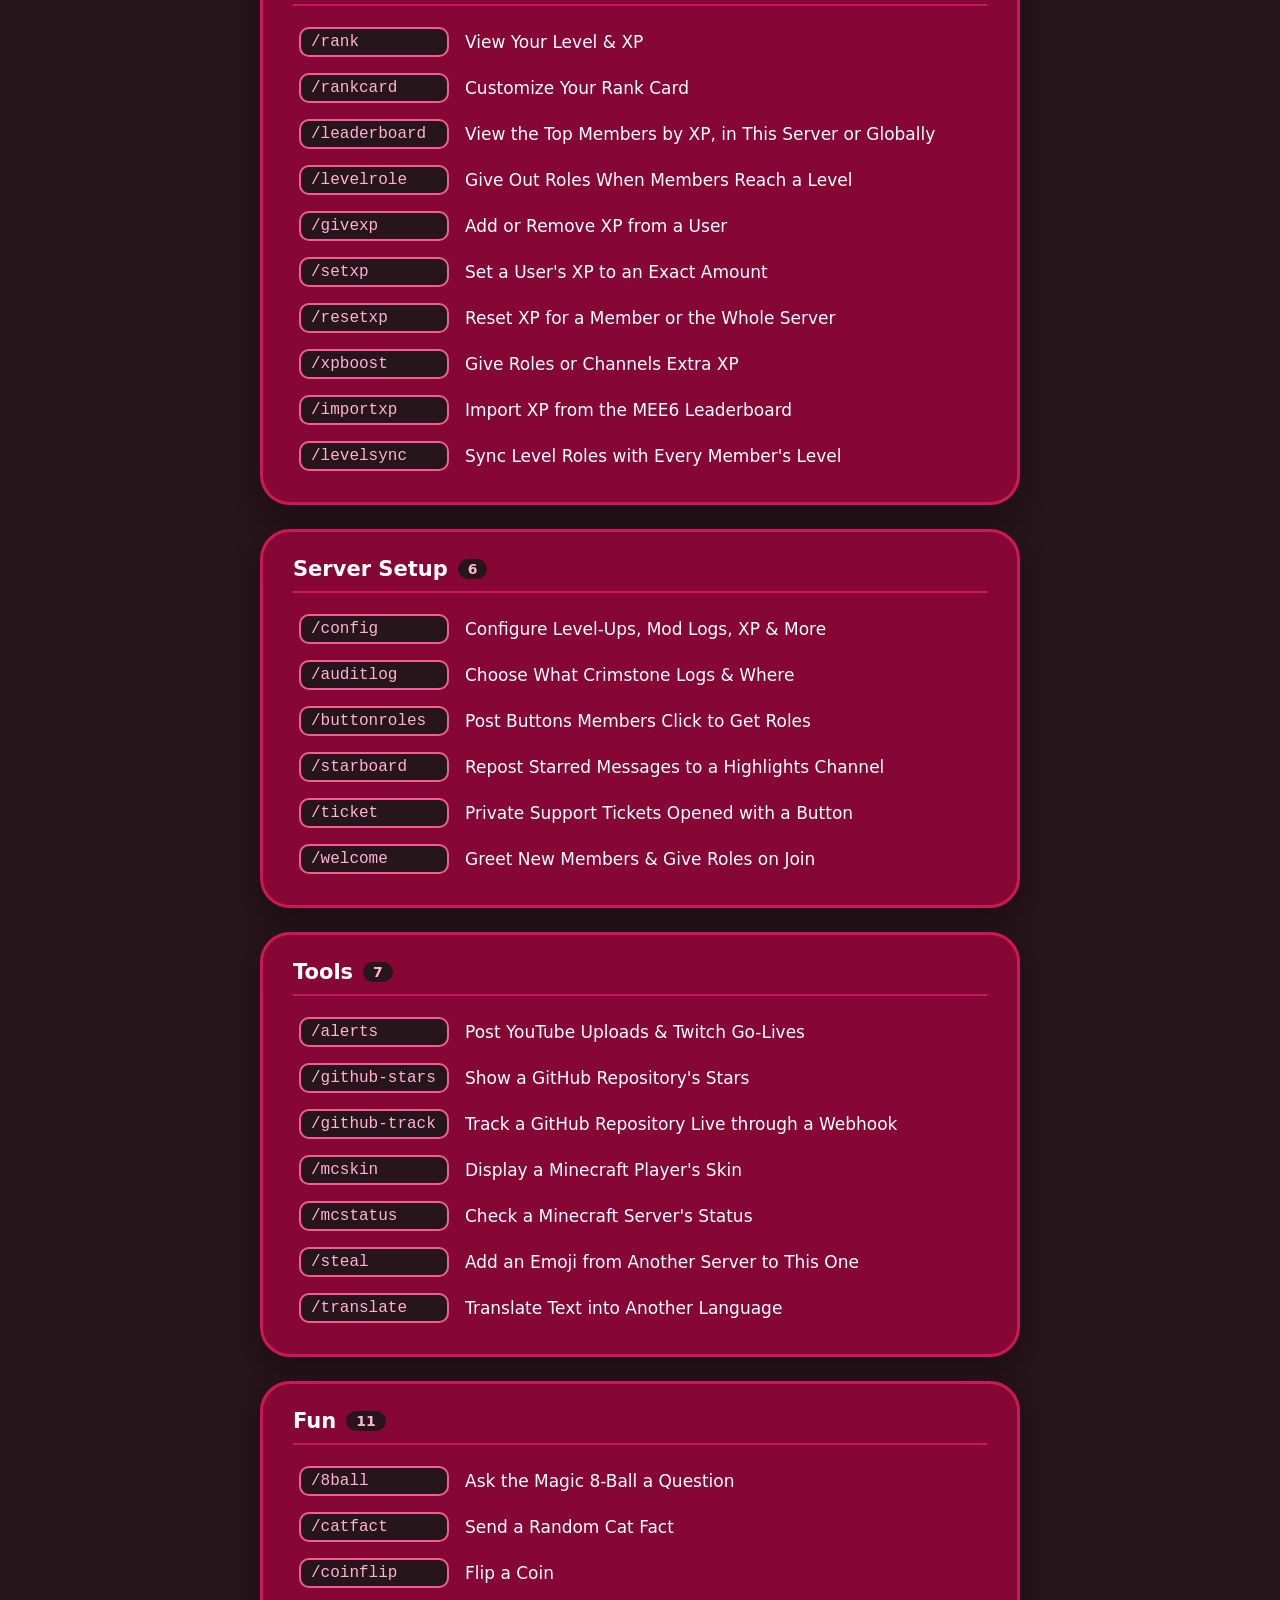
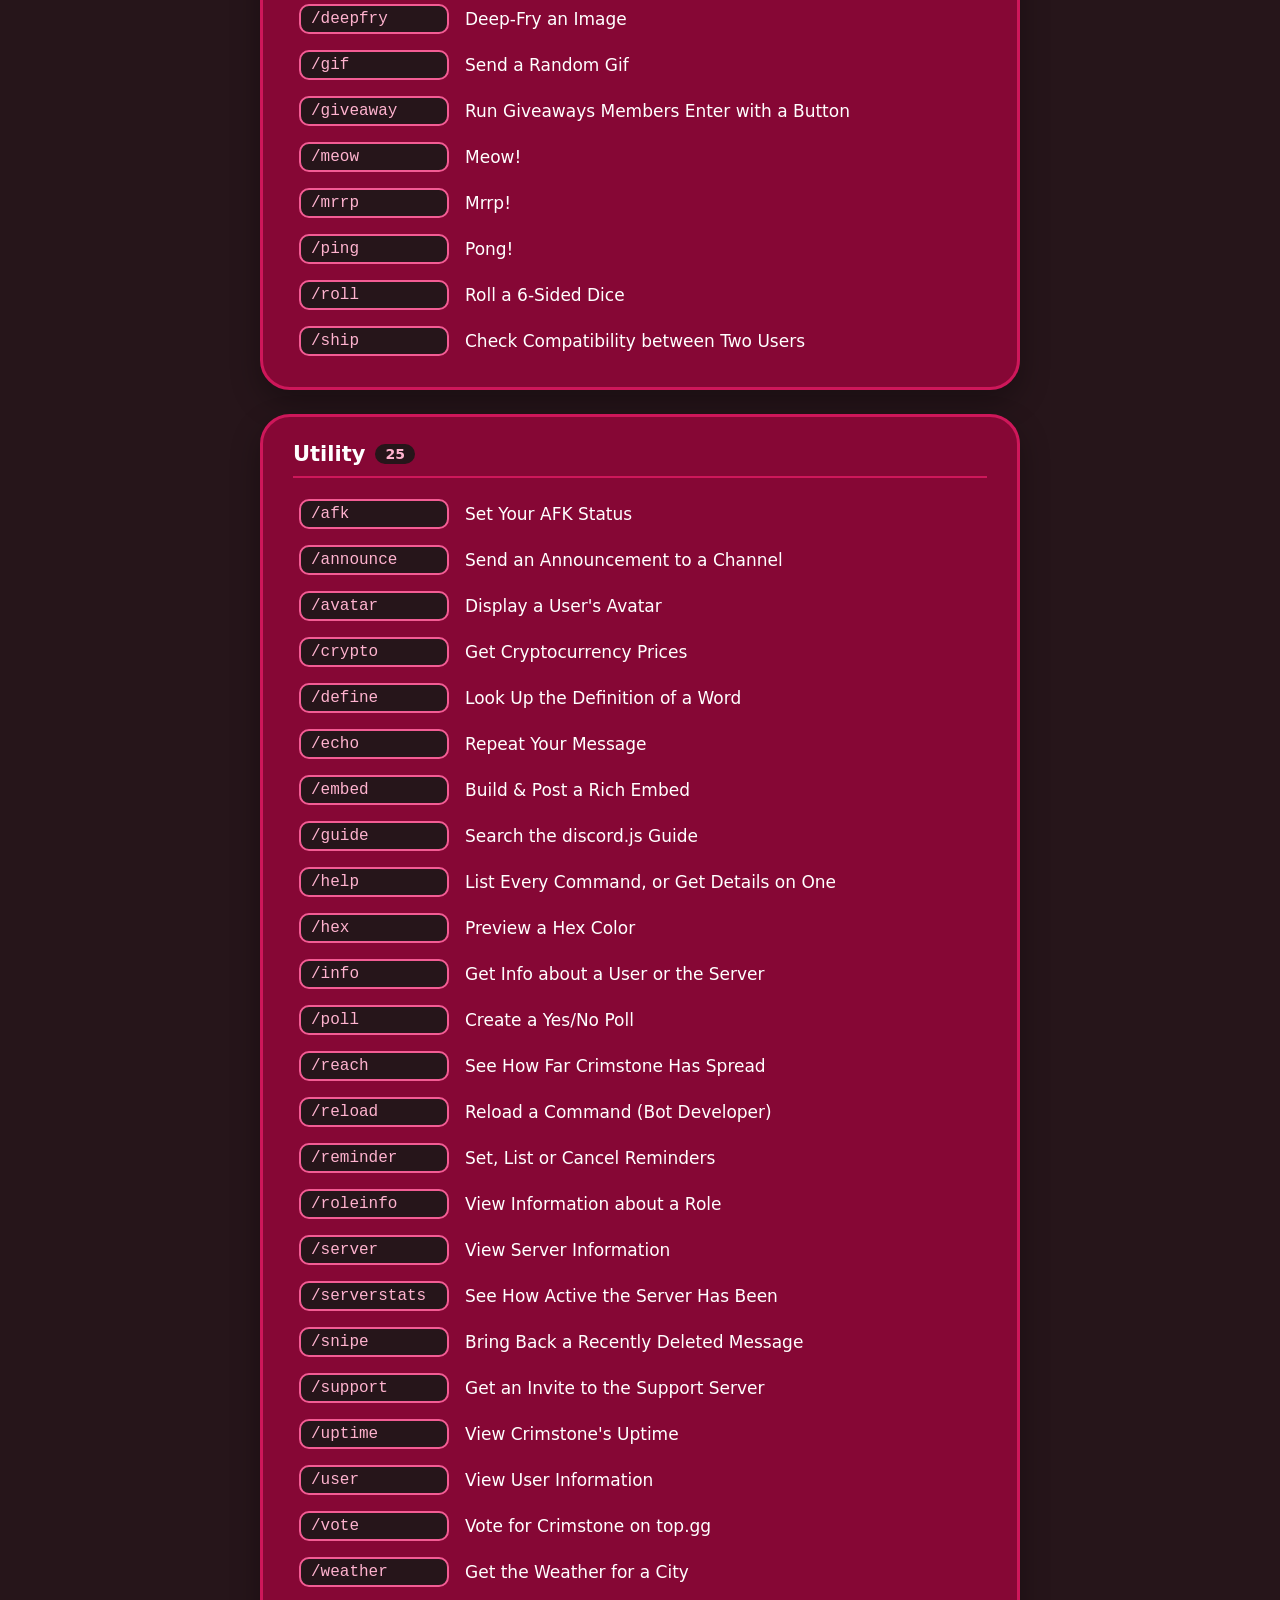
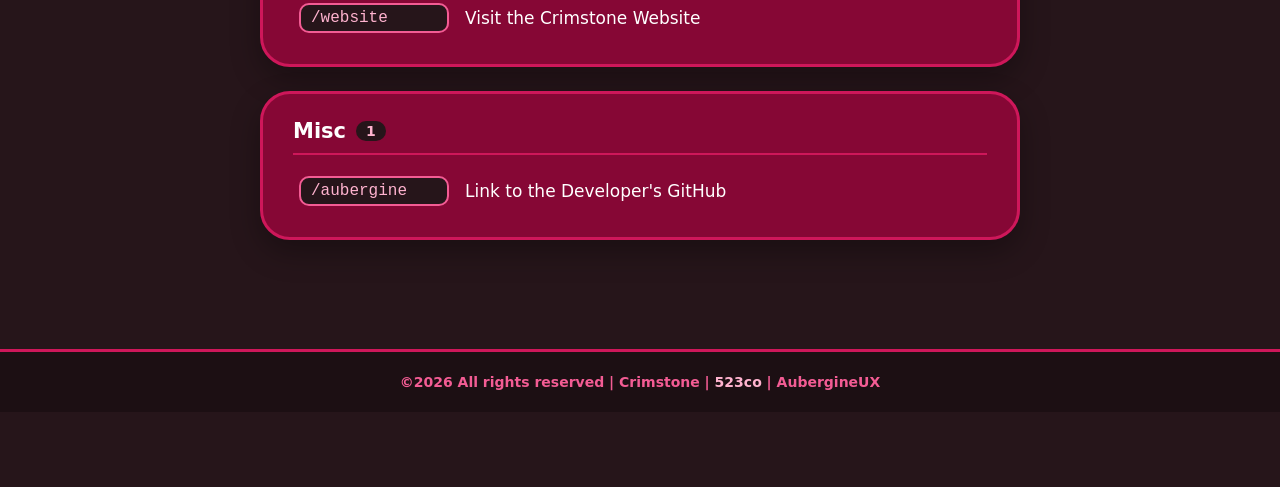
==== commit d7dbdae5: "Add importxp, resetxp and levelsync, update privacy policy for new XP stats and MEE6 import" ====
--- a/commands.html
+++ b/commands.html
@@ -3,23 +3,23 @@
 <head>
     <meta charset="UTF-8">
     <meta name="viewport" content="width=device-width, initial-scale=1.0">
-    <title>Crimstone Commands – All 72 Slash Commands</title>
-    <meta name="description" content="The full list of Crimstone&#x27;s 72 Discord slash commands: moderation, leveling and rank cards, server setup, tools, utility and fun.">
+    <title>Crimstone Commands – All 75 Slash Commands</title>
+    <meta name="description" content="The full list of Crimstone&#x27;s 75 Discord slash commands: moderation, leveling and rank cards, server setup, tools, utility and fun.">
     <meta name="author" content="AubergineUX">
     <meta name="theme-color" content="#ce175a">
     <link rel="canonical" href="https://crim.aubergineux.com/commands.html">
     <meta property="og:type" content="website">
     <meta property="og:site_name" content="Crimstone">
-    <meta property="og:title" content="Crimstone Commands – All 72 Slash Commands">
-    <meta property="og:description" content="The full list of Crimstone&#x27;s 72 Discord slash commands: moderation, leveling and rank cards, server setup, tools, utility and fun.">
+    <meta property="og:title" content="Crimstone Commands – All 75 Slash Commands">
+    <meta property="og:description" content="The full list of Crimstone&#x27;s 75 Discord slash commands: moderation, leveling and rank cards, server setup, tools, utility and fun.">
     <meta property="og:url" content="https://crim.aubergineux.com/commands.html">
     <meta property="og:image" content="https://crim.aubergineux.com/images/og-image.png">
     <meta property="og:image:width" content="1200">
     <meta property="og:image:height" content="630">
     <meta property="og:image:alt" content="The Crimstone bot logo">
     <meta name="twitter:card" content="summary_large_image">
-    <meta name="twitter:title" content="Crimstone Commands – All 72 Slash Commands">
-    <meta name="twitter:description" content="The full list of Crimstone&#x27;s 72 Discord slash commands: moderation, leveling and rank cards, server setup, tools, utility and fun.">
+    <meta name="twitter:title" content="Crimstone Commands – All 75 Slash Commands">
+    <meta name="twitter:description" content="The full list of Crimstone&#x27;s 75 Discord slash commands: moderation, leveling and rank cards, server setup, tools, utility and fun.">
     <meta name="twitter:image" content="https://crim.aubergineux.com/images/og-image.png">
     <link rel="stylesheet" href="style.css">
     <link rel="icon" type="image/png" sizes="48x48" href="/images/favicon-48.png">
@@ -29,7 +29,7 @@
   "@context": "https://schema.org",
   "@type": "ItemList",
   "name": "Crimstone slash commands",
-  "numberOfItems": 72,
+  "numberOfItems": 75,
   "itemListElement": [
     {
       "@type": "ListItem",
@@ -160,306 +160,324 @@
     {
       "@type": "ListItem",
       "position": 22,
+      "name": "/resetxp",
+      "description": "Reset XP for a Member or the Whole Server"
+    },
+    {
+      "@type": "ListItem",
+      "position": 23,
       "name": "/xpboost",
       "description": "Give Roles or Channels Extra XP"
     },
     {
       "@type": "ListItem",
-      "position": 23,
+      "position": 24,
+      "name": "/importxp",
+      "description": "Import XP from the MEE6 Leaderboard"
+    },
+    {
+      "@type": "ListItem",
+      "position": 25,
+      "name": "/levelsync",
+      "description": "Sync Level Roles with Every Member's Level"
+    },
+    {
+      "@type": "ListItem",
+      "position": 26,
       "name": "/config",
       "description": "Configure Level-Ups, Mod Logs, XP & More"
     },
     {
       "@type": "ListItem",
-      "position": 24,
+      "position": 27,
       "name": "/auditlog",
       "description": "Choose What Crimstone Logs & Where"
     },
     {
       "@type": "ListItem",
-      "position": 25,
+      "position": 28,
       "name": "/buttonroles",
       "description": "Post Buttons Members Click to Get Roles"
     },
     {
       "@type": "ListItem",
-      "position": 26,
+      "position": 29,
       "name": "/starboard",
       "description": "Repost Starred Messages to a Highlights Channel"
     },
     {
       "@type": "ListItem",
-      "position": 27,
+      "position": 30,
       "name": "/ticket",
       "description": "Private Support Tickets Opened with a Button"
     },
     {
       "@type": "ListItem",
-      "position": 28,
+      "position": 31,
       "name": "/welcome",
       "description": "Greet New Members & Give Roles on Join"
     },
     {
       "@type": "ListItem",
-      "position": 29,
+      "position": 32,
       "name": "/alerts",
       "description": "Post YouTube Uploads & Twitch Go-Lives"
     },
     {
       "@type": "ListItem",
-      "position": 30,
+      "position": 33,
       "name": "/github-stars",
       "description": "Show a GitHub Repository's Stars"
     },
     {
       "@type": "ListItem",
-      "position": 31,
+      "position": 34,
       "name": "/github-track",
       "description": "Track a GitHub Repository Live through a Webhook"
     },
     {
       "@type": "ListItem",
-      "position": 32,
+      "position": 35,
       "name": "/mcskin",
       "description": "Display a Minecraft Player's Skin"
     },
     {
       "@type": "ListItem",
-      "position": 33,
+      "position": 36,
       "name": "/mcstatus",
       "description": "Check a Minecraft Server's Status"
     },
     {
       "@type": "ListItem",
-      "position": 34,
+      "position": 37,
       "name": "/steal",
       "description": "Add an Emoji from Another Server to This One"
     },
     {
       "@type": "ListItem",
-      "position": 35,
+      "position": 38,
       "name": "/translate",
       "description": "Translate Text into Another Language"
     },
     {
       "@type": "ListItem",
-      "position": 36,
+      "position": 39,
       "name": "/8ball",
       "description": "Ask the Magic 8-Ball a Question"
     },
     {
       "@type": "ListItem",
-      "position": 37,
+      "position": 40,
       "name": "/catfact",
       "description": "Send a Random Cat Fact"
     },
     {
       "@type": "ListItem",
-      "position": 38,
+      "position": 41,
       "name": "/coinflip",
       "description": "Flip a Coin"
     },
     {
       "@type": "ListItem",
-      "position": 39,
+      "position": 42,
       "name": "/deepfry",
       "description": "Deep-Fry an Image"
     },
     {
       "@type": "ListItem",
-      "position": 40,
+      "position": 43,
       "name": "/gif",
       "description": "Send a Random Gif"
     },
     {
       "@type": "ListItem",
-      "position": 41,
+      "position": 44,
       "name": "/giveaway",
       "description": "Run Giveaways Members Enter with a Button"
     },
     {
       "@type": "ListItem",
-      "position": 42,
+      "position": 45,
       "name": "/meow",
       "description": "Meow!"
     },
     {
       "@type": "ListItem",
-      "position": 43,
+      "position": 46,
       "name": "/mrrp",
       "description": "Mrrp!"
     },
     {
       "@type": "ListItem",
-      "position": 44,
+      "position": 47,
       "name": "/ping",
       "description": "Pong!"
     },
     {
       "@type": "ListItem",
-      "position": 45,
+      "position": 48,
       "name": "/roll",
       "description": "Roll a 6-Sided Dice"
     },
     {
       "@type": "ListItem",
-      "position": 46,
+      "position": 49,
       "name": "/ship",
       "description": "Check Compatibility between Two Users"
     },
     {
       "@type": "ListItem",
-      "position": 47,
+      "position": 50,
       "name": "/afk",
       "description": "Set Your AFK Status"
     },
     {
       "@type": "ListItem",
-      "position": 48,
+      "position": 51,
       "name": "/announce",
       "description": "Send an Announcement to a Channel"
     },
     {
       "@type": "ListItem",
-      "position": 49,
+      "position": 52,
       "name": "/avatar",
       "description": "Display a User's Avatar"
     },
     {
       "@type": "ListItem",
-      "position": 50,
+      "position": 53,
       "name": "/crypto",
       "description": "Get Cryptocurrency Prices"
     },
     {
       "@type": "ListItem",
-      "position": 51,
+      "position": 54,
       "name": "/define",
       "description": "Look Up the Definition of a Word"
     },
     {
       "@type": "ListItem",
-      "position": 52,
+      "position": 55,
       "name": "/echo",
       "description": "Repeat Your Message"
     },
     {
       "@type": "ListItem",
-      "position": 53,
+      "position": 56,
       "name": "/embed",
       "description": "Build & Post a Rich Embed"
     },
     {
       "@type": "ListItem",
-      "position": 54,
+      "position": 57,
       "name": "/guide",
       "description": "Search the discord.js Guide"
     },
     {
       "@type": "ListItem",
-      "position": 55,
+      "position": 58,
       "name": "/help",
       "description": "List Every Command, or Get Details on One"
     },
     {
       "@type": "ListItem",
-      "position": 56,
+      "position": 59,
       "name": "/hex",
       "description": "Preview a Hex Color"
     },
     {
       "@type": "ListItem",
-      "position": 57,
+      "position": 60,
       "name": "/info",
       "description": "Get Info about a User or the Server"
     },
     {
       "@type": "ListItem",
-      "position": 58,
+      "position": 61,
       "name": "/poll",
       "description": "Create a Yes/No Poll"
     },
     {
       "@type": "ListItem",
-      "position": 59,
+      "position": 62,
       "name": "/reach",
       "description": "See How Far Crimstone Has Spread"
     },
     {
       "@type": "ListItem",
-      "position": 60,
+      "position": 63,
       "name": "/reload",
       "description": "Reload a Command (Bot Developer)"
     },
     {
       "@type": "ListItem",
-      "position": 61,
+      "position": 64,
       "name": "/reminder",
       "description": "Set, List or Cancel Reminders"
     },
     {
       "@type": "ListItem",
-      "position": 62,
+      "position": 65,
       "name": "/roleinfo",
       "description": "View Information about a Role"
     },
     {
       "@type": "ListItem",
-      "position": 63,
+      "position": 66,
       "name": "/server",
       "description": "View Server Information"
     },
     {
       "@type": "ListItem",
-      "position": 64,
+      "position": 67,
       "name": "/serverstats",
       "description": "See How Active the Server Has Been"
     },
     {
       "@type": "ListItem",
-      "position": 65,
+      "position": 68,
       "name": "/snipe",
       "description": "Bring Back a Recently Deleted Message"
     },
     {
       "@type": "ListItem",
-      "position": 66,
+      "position": 69,
       "name": "/support",
       "description": "Get an Invite to the Support Server"
     },
     {
       "@type": "ListItem",
-      "position": 67,
+      "position": 70,
       "name": "/uptime",
       "description": "View Crimstone's Uptime"
     },
     {
       "@type": "ListItem",
-      "position": 68,
+      "position": 71,
       "name": "/user",
       "description": "View User Information"
     },
     {
       "@type": "ListItem",
-      "position": 69,
+      "position": 72,
       "name": "/vote",
       "description": "Vote for Crimstone on top.gg"
     },
     {
       "@type": "ListItem",
-      "position": 70,
+      "position": 73,
       "name": "/weather",
       "description": "Get the Weather for a City"
     },
     {
       "@type": "ListItem",
-      "position": 71,
+      "position": 74,
       "name": "/website",
       "description": "Visit the Crimstone Website"
     },
     {
       "@type": "ListItem",
-      "position": 72,
+      "position": 75,
       "name": "/aubergine",
       "description": "Link to the Developer's GitHub"
     }
@@ -491,7 +509,7 @@
 
     <main id="commands">
         <h1 id="commands-title">Commands</h1>
-        <p class="intro">All 72 of Crimstone's slash commands. Type <strong>/help</strong> in Discord for details on any of them.</p>
+        <p class="intro">All 75 of Crimstone's slash commands. Type <strong>/help</strong> in Discord for details on any of them.</p>
 
         <section class="command-category">
             <h2 class="category-title">Moderation <span class="category-count">15</span></h2>
@@ -560,7 +578,7 @@
         </section>
 
         <section class="command-category">
-            <h2 class="category-title">Leveling <span class="category-count">7</span></h2>
+            <h2 class="category-title">Leveling <span class="category-count">10</span></h2>
             <div class="command-list">
                 <div class="command-item">
                     <span class="command-name">/rank</span>
@@ -587,8 +605,20 @@
                     <span class="command-desc">Set a User's XP to an Exact Amount</span>
                 </div>
                 <div class="command-item">
+                    <span class="command-name">/resetxp</span>
+                    <span class="command-desc">Reset XP for a Member or the Whole Server</span>
+                </div>
+                <div class="command-item">
                     <span class="command-name">/xpboost</span>
                     <span class="command-desc">Give Roles or Channels Extra XP</span>
+                </div>
+                <div class="command-item">
+                    <span class="command-name">/importxp</span>
+                    <span class="command-desc">Import XP from the MEE6 Leaderboard</span>
+                </div>
+                <div class="command-item">
+                    <span class="command-name">/levelsync</span>
+                    <span class="command-desc">Sync Level Roles with Every Member's Level</span>
                 </div>
             </div>
         </section>
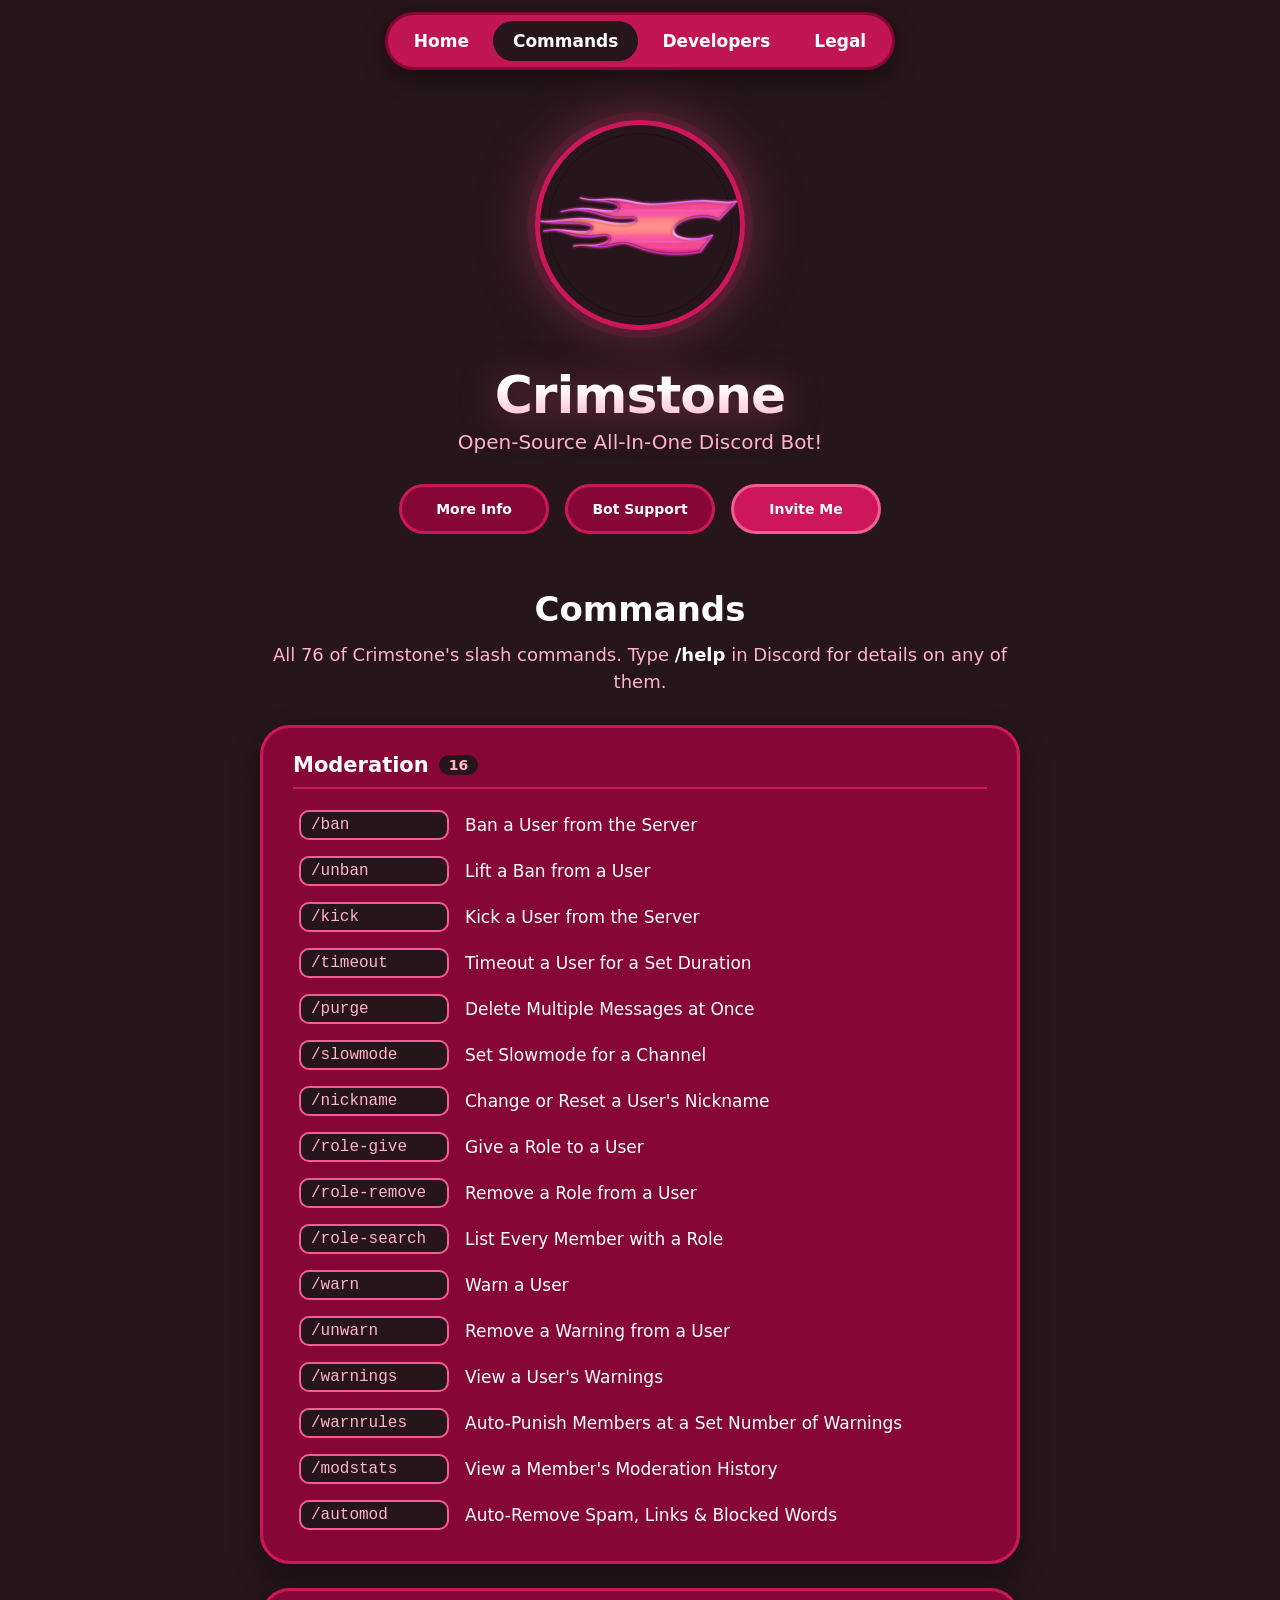
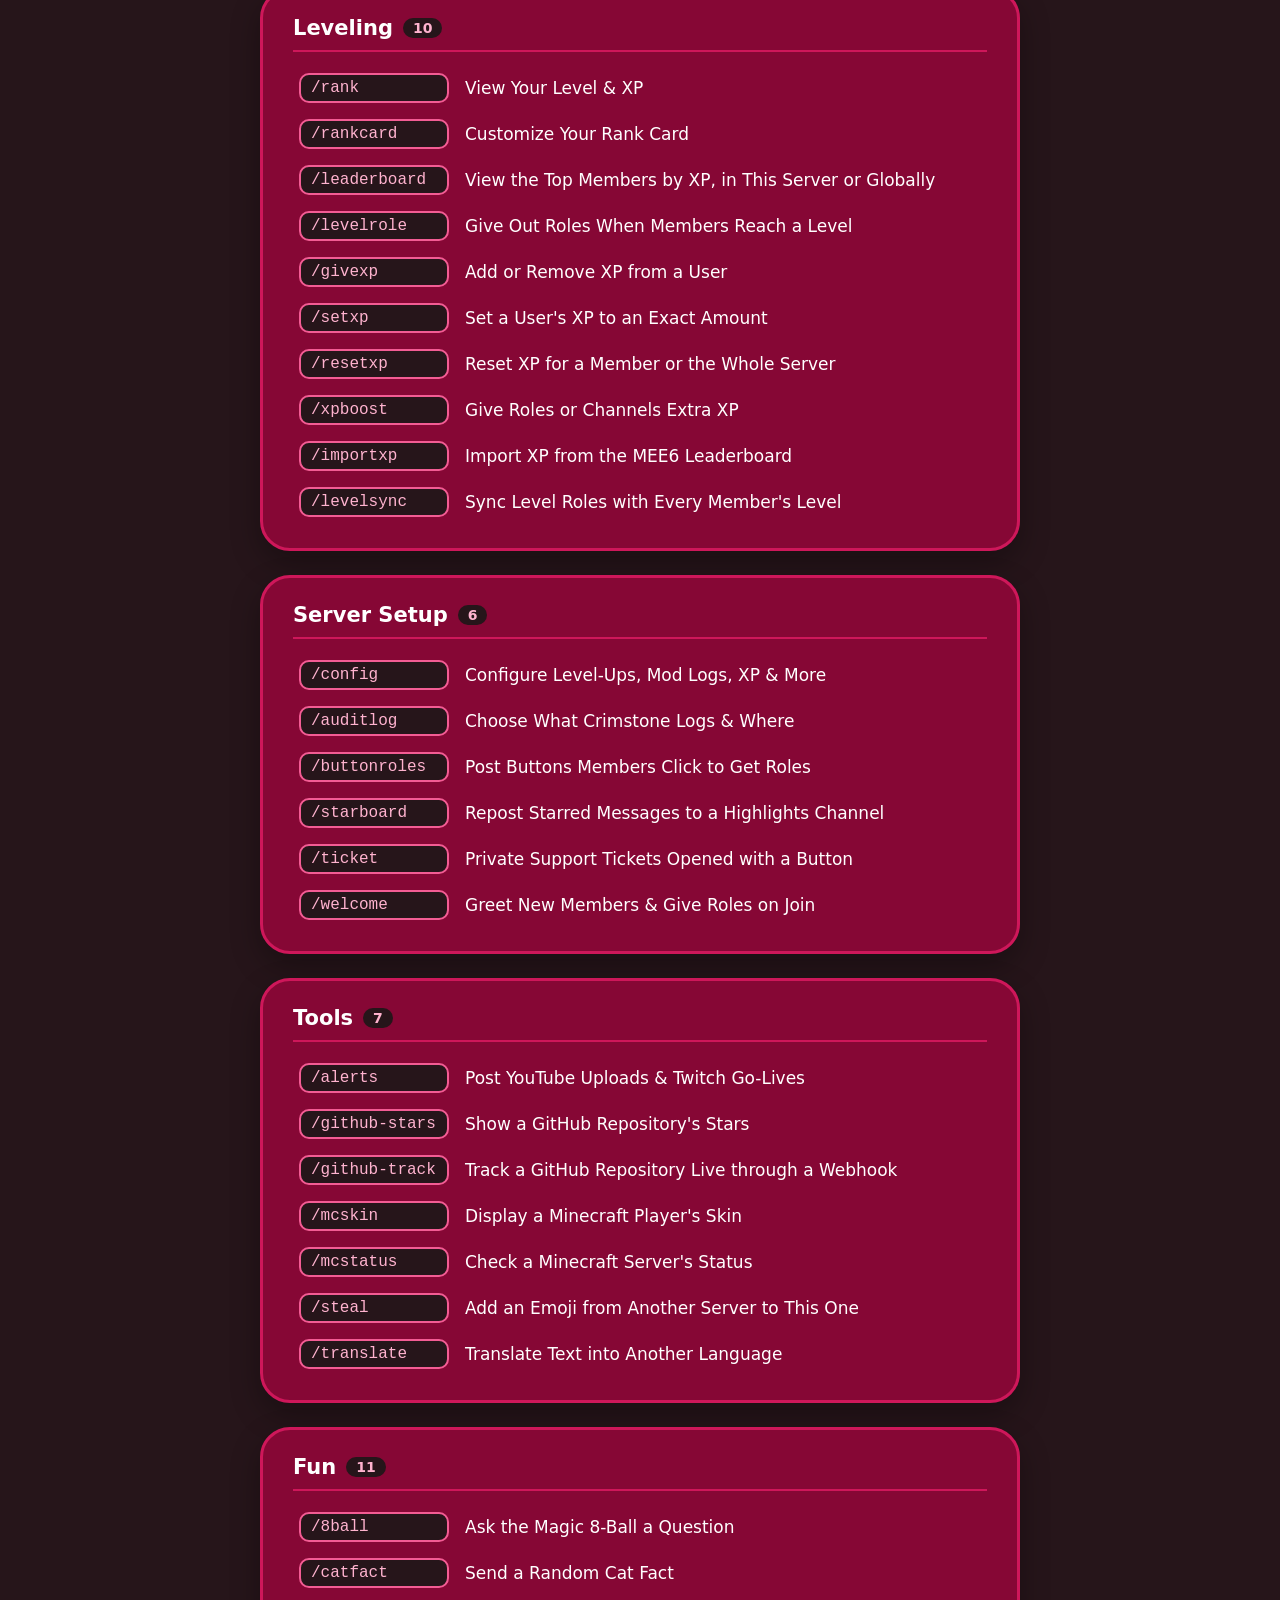
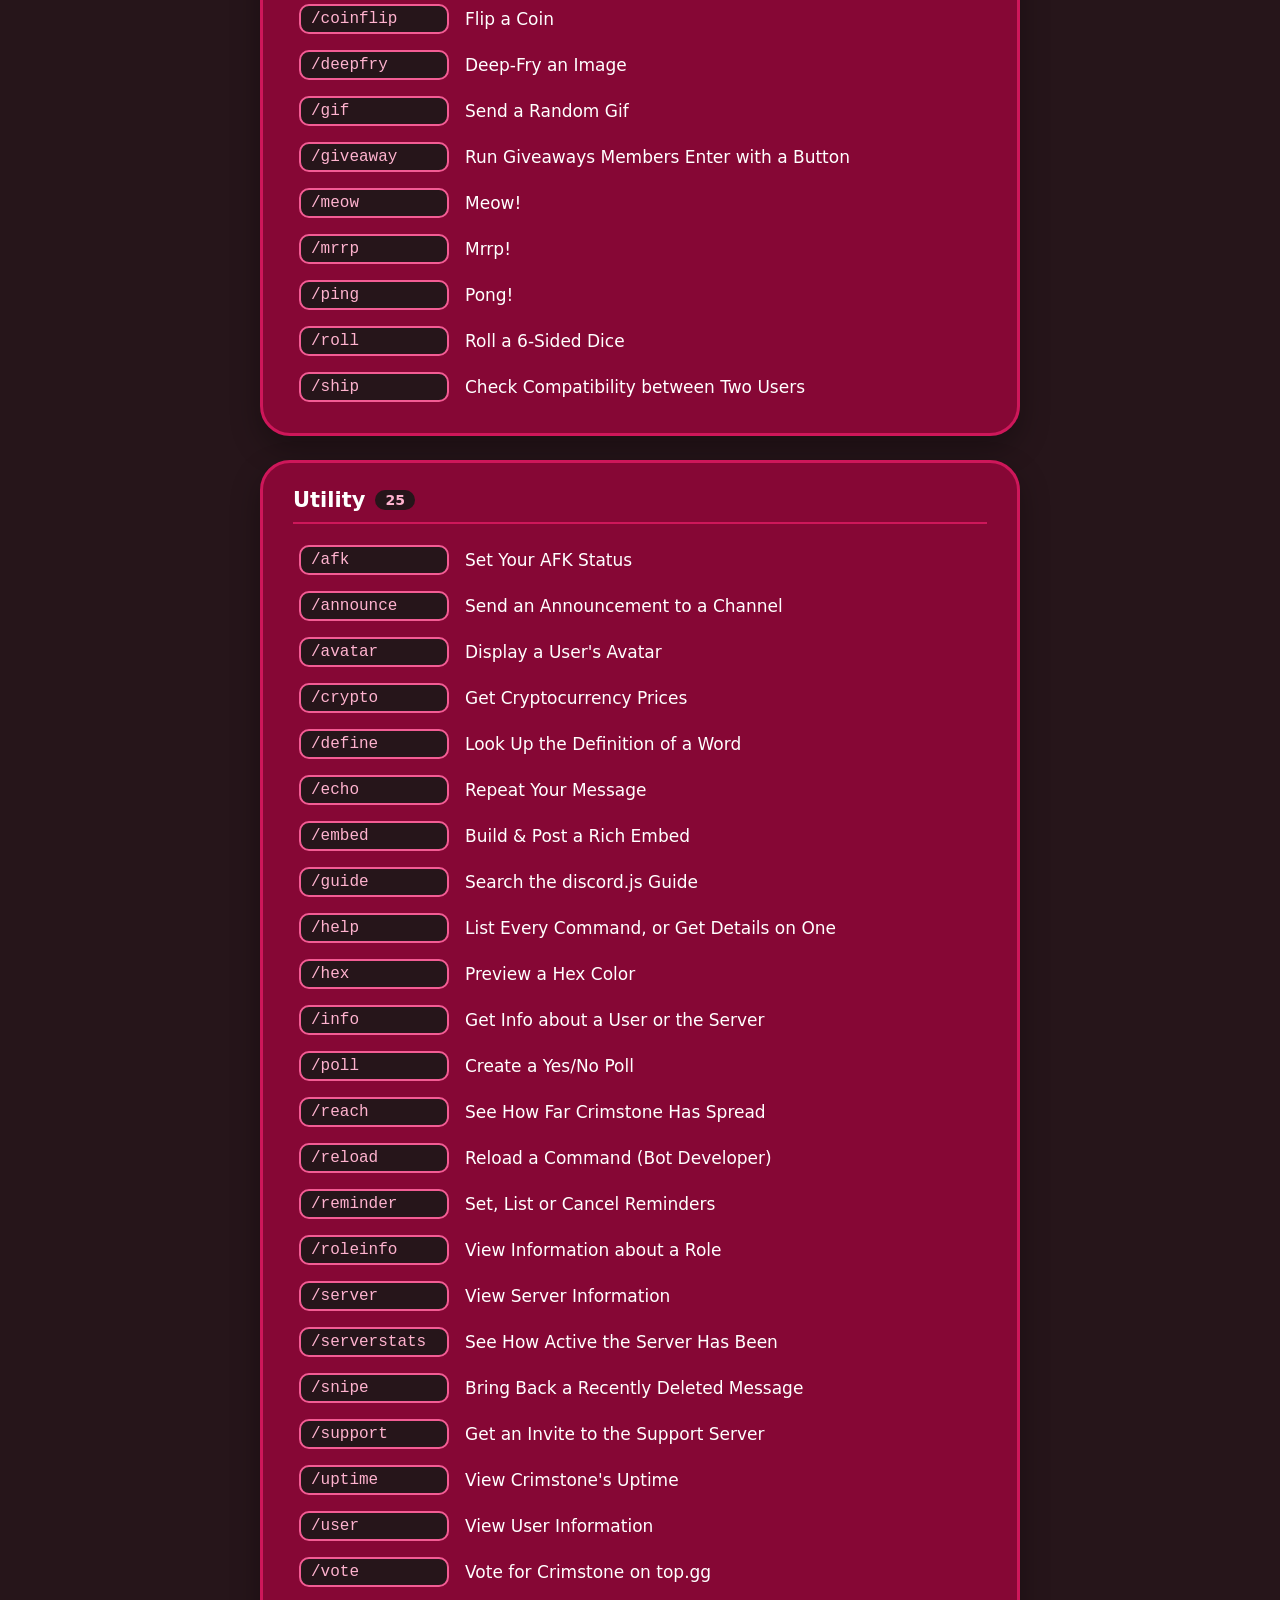
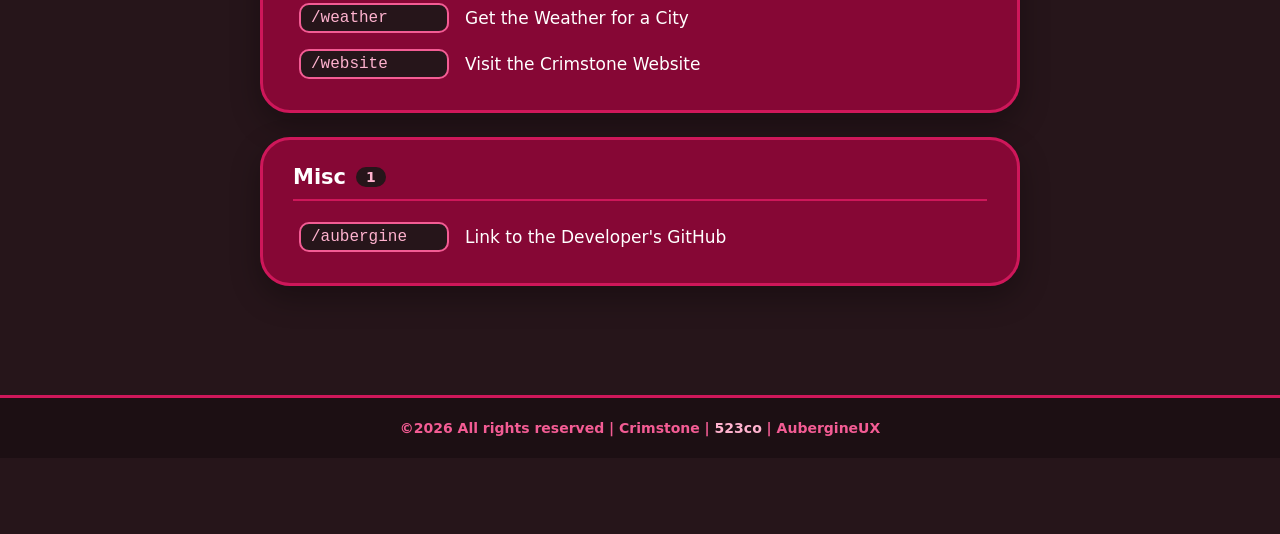
==== commit e11641e6: "Add warnrules, update privacy policy for warning rules and expiry" ====
--- a/commands.html
+++ b/commands.html
@@ -3,23 +3,23 @@
 <head>
     <meta charset="UTF-8">
     <meta name="viewport" content="width=device-width, initial-scale=1.0">
-    <title>Crimstone Commands – All 75 Slash Commands</title>
-    <meta name="description" content="The full list of Crimstone&#x27;s 75 Discord slash commands: moderation, leveling and rank cards, server setup, tools, utility and fun.">
+    <title>Crimstone Commands – All 76 Slash Commands</title>
+    <meta name="description" content="The full list of Crimstone&#x27;s 76 Discord slash commands: moderation, leveling and rank cards, server setup, tools, utility and fun.">
     <meta name="author" content="AubergineUX">
     <meta name="theme-color" content="#ce175a">
     <link rel="canonical" href="https://crim.aubergineux.com/commands.html">
     <meta property="og:type" content="website">
     <meta property="og:site_name" content="Crimstone">
-    <meta property="og:title" content="Crimstone Commands – All 75 Slash Commands">
-    <meta property="og:description" content="The full list of Crimstone&#x27;s 75 Discord slash commands: moderation, leveling and rank cards, server setup, tools, utility and fun.">
+    <meta property="og:title" content="Crimstone Commands – All 76 Slash Commands">
+    <meta property="og:description" content="The full list of Crimstone&#x27;s 76 Discord slash commands: moderation, leveling and rank cards, server setup, tools, utility and fun.">
     <meta property="og:url" content="https://crim.aubergineux.com/commands.html">
     <meta property="og:image" content="https://crim.aubergineux.com/images/og-image.png">
     <meta property="og:image:width" content="1200">
     <meta property="og:image:height" content="630">
     <meta property="og:image:alt" content="The Crimstone bot logo">
     <meta name="twitter:card" content="summary_large_image">
-    <meta name="twitter:title" content="Crimstone Commands – All 75 Slash Commands">
-    <meta name="twitter:description" content="The full list of Crimstone&#x27;s 75 Discord slash commands: moderation, leveling and rank cards, server setup, tools, utility and fun.">
+    <meta name="twitter:title" content="Crimstone Commands – All 76 Slash Commands">
+    <meta name="twitter:description" content="The full list of Crimstone&#x27;s 76 Discord slash commands: moderation, leveling and rank cards, server setup, tools, utility and fun.">
     <meta name="twitter:image" content="https://crim.aubergineux.com/images/og-image.png">
     <link rel="stylesheet" href="style.css">
     <link rel="icon" type="image/png" sizes="48x48" href="/images/favicon-48.png">
@@ -29,7 +29,7 @@
   "@context": "https://schema.org",
   "@type": "ItemList",
   "name": "Crimstone slash commands",
-  "numberOfItems": 75,
+  "numberOfItems": 76,
   "itemListElement": [
     {
       "@type": "ListItem",
@@ -112,372 +112,378 @@
     {
       "@type": "ListItem",
       "position": 14,
+      "name": "/warnrules",
+      "description": "Auto-Punish Members at a Set Number of Warnings"
+    },
+    {
+      "@type": "ListItem",
+      "position": 15,
       "name": "/modstats",
       "description": "View a Member's Moderation History"
     },
     {
       "@type": "ListItem",
-      "position": 15,
+      "position": 16,
       "name": "/automod",
       "description": "Auto-Remove Spam, Links & Blocked Words"
     },
     {
       "@type": "ListItem",
-      "position": 16,
+      "position": 17,
       "name": "/rank",
       "description": "View Your Level & XP"
     },
     {
       "@type": "ListItem",
-      "position": 17,
+      "position": 18,
       "name": "/rankcard",
       "description": "Customize Your Rank Card"
     },
     {
       "@type": "ListItem",
-      "position": 18,
+      "position": 19,
       "name": "/leaderboard",
       "description": "View the Top Members by XP, in This Server or Globally"
     },
     {
       "@type": "ListItem",
-      "position": 19,
+      "position": 20,
       "name": "/levelrole",
       "description": "Give Out Roles When Members Reach a Level"
     },
     {
       "@type": "ListItem",
-      "position": 20,
+      "position": 21,
       "name": "/givexp",
       "description": "Add or Remove XP from a User"
     },
     {
       "@type": "ListItem",
-      "position": 21,
+      "position": 22,
       "name": "/setxp",
       "description": "Set a User's XP to an Exact Amount"
     },
     {
       "@type": "ListItem",
-      "position": 22,
+      "position": 23,
       "name": "/resetxp",
       "description": "Reset XP for a Member or the Whole Server"
     },
     {
       "@type": "ListItem",
-      "position": 23,
+      "position": 24,
       "name": "/xpboost",
       "description": "Give Roles or Channels Extra XP"
     },
     {
       "@type": "ListItem",
-      "position": 24,
+      "position": 25,
       "name": "/importxp",
       "description": "Import XP from the MEE6 Leaderboard"
     },
     {
       "@type": "ListItem",
-      "position": 25,
+      "position": 26,
       "name": "/levelsync",
       "description": "Sync Level Roles with Every Member's Level"
     },
     {
       "@type": "ListItem",
-      "position": 26,
+      "position": 27,
       "name": "/config",
       "description": "Configure Level-Ups, Mod Logs, XP & More"
     },
     {
       "@type": "ListItem",
-      "position": 27,
+      "position": 28,
       "name": "/auditlog",
       "description": "Choose What Crimstone Logs & Where"
     },
     {
       "@type": "ListItem",
-      "position": 28,
+      "position": 29,
       "name": "/buttonroles",
       "description": "Post Buttons Members Click to Get Roles"
     },
     {
       "@type": "ListItem",
-      "position": 29,
+      "position": 30,
       "name": "/starboard",
       "description": "Repost Starred Messages to a Highlights Channel"
     },
     {
       "@type": "ListItem",
-      "position": 30,
+      "position": 31,
       "name": "/ticket",
       "description": "Private Support Tickets Opened with a Button"
     },
     {
       "@type": "ListItem",
-      "position": 31,
+      "position": 32,
       "name": "/welcome",
       "description": "Greet New Members & Give Roles on Join"
     },
     {
       "@type": "ListItem",
-      "position": 32,
+      "position": 33,
       "name": "/alerts",
       "description": "Post YouTube Uploads & Twitch Go-Lives"
     },
     {
       "@type": "ListItem",
-      "position": 33,
+      "position": 34,
       "name": "/github-stars",
       "description": "Show a GitHub Repository's Stars"
     },
     {
       "@type": "ListItem",
-      "position": 34,
+      "position": 35,
       "name": "/github-track",
       "description": "Track a GitHub Repository Live through a Webhook"
     },
     {
       "@type": "ListItem",
-      "position": 35,
+      "position": 36,
       "name": "/mcskin",
       "description": "Display a Minecraft Player's Skin"
     },
     {
       "@type": "ListItem",
-      "position": 36,
+      "position": 37,
       "name": "/mcstatus",
       "description": "Check a Minecraft Server's Status"
     },
     {
       "@type": "ListItem",
-      "position": 37,
+      "position": 38,
       "name": "/steal",
       "description": "Add an Emoji from Another Server to This One"
     },
     {
       "@type": "ListItem",
-      "position": 38,
+      "position": 39,
       "name": "/translate",
       "description": "Translate Text into Another Language"
     },
     {
       "@type": "ListItem",
-      "position": 39,
+      "position": 40,
       "name": "/8ball",
       "description": "Ask the Magic 8-Ball a Question"
     },
     {
       "@type": "ListItem",
-      "position": 40,
+      "position": 41,
       "name": "/catfact",
       "description": "Send a Random Cat Fact"
     },
     {
       "@type": "ListItem",
-      "position": 41,
+      "position": 42,
       "name": "/coinflip",
       "description": "Flip a Coin"
     },
     {
       "@type": "ListItem",
-      "position": 42,
+      "position": 43,
       "name": "/deepfry",
       "description": "Deep-Fry an Image"
     },
     {
       "@type": "ListItem",
-      "position": 43,
+      "position": 44,
       "name": "/gif",
       "description": "Send a Random Gif"
     },
     {
       "@type": "ListItem",
-      "position": 44,
+      "position": 45,
       "name": "/giveaway",
       "description": "Run Giveaways Members Enter with a Button"
     },
     {
       "@type": "ListItem",
-      "position": 45,
+      "position": 46,
       "name": "/meow",
       "description": "Meow!"
     },
     {
       "@type": "ListItem",
-      "position": 46,
+      "position": 47,
       "name": "/mrrp",
       "description": "Mrrp!"
     },
     {
       "@type": "ListItem",
-      "position": 47,
+      "position": 48,
       "name": "/ping",
       "description": "Pong!"
     },
     {
       "@type": "ListItem",
-      "position": 48,
+      "position": 49,
       "name": "/roll",
       "description": "Roll a 6-Sided Dice"
     },
     {
       "@type": "ListItem",
-      "position": 49,
+      "position": 50,
       "name": "/ship",
       "description": "Check Compatibility between Two Users"
     },
     {
       "@type": "ListItem",
-      "position": 50,
+      "position": 51,
       "name": "/afk",
       "description": "Set Your AFK Status"
     },
     {
       "@type": "ListItem",
-      "position": 51,
+      "position": 52,
       "name": "/announce",
       "description": "Send an Announcement to a Channel"
     },
     {
       "@type": "ListItem",
-      "position": 52,
+      "position": 53,
       "name": "/avatar",
       "description": "Display a User's Avatar"
     },
     {
       "@type": "ListItem",
-      "position": 53,
+      "position": 54,
       "name": "/crypto",
       "description": "Get Cryptocurrency Prices"
     },
     {
       "@type": "ListItem",
-      "position": 54,
+      "position": 55,
       "name": "/define",
       "description": "Look Up the Definition of a Word"
     },
     {
       "@type": "ListItem",
-      "position": 55,
+      "position": 56,
       "name": "/echo",
       "description": "Repeat Your Message"
     },
     {
       "@type": "ListItem",
-      "position": 56,
+      "position": 57,
       "name": "/embed",
       "description": "Build & Post a Rich Embed"
     },
     {
       "@type": "ListItem",
-      "position": 57,
+      "position": 58,
       "name": "/guide",
       "description": "Search the discord.js Guide"
     },
     {
       "@type": "ListItem",
-      "position": 58,
+      "position": 59,
       "name": "/help",
       "description": "List Every Command, or Get Details on One"
     },
     {
       "@type": "ListItem",
-      "position": 59,
+      "position": 60,
       "name": "/hex",
       "description": "Preview a Hex Color"
     },
     {
       "@type": "ListItem",
-      "position": 60,
+      "position": 61,
       "name": "/info",
       "description": "Get Info about a User or the Server"
     },
     {
       "@type": "ListItem",
-      "position": 61,
+      "position": 62,
       "name": "/poll",
       "description": "Create a Yes/No Poll"
     },
     {
       "@type": "ListItem",
-      "position": 62,
+      "position": 63,
       "name": "/reach",
       "description": "See How Far Crimstone Has Spread"
     },
     {
       "@type": "ListItem",
-      "position": 63,
+      "position": 64,
       "name": "/reload",
       "description": "Reload a Command (Bot Developer)"
     },
     {
       "@type": "ListItem",
-      "position": 64,
+      "position": 65,
       "name": "/reminder",
       "description": "Set, List or Cancel Reminders"
     },
     {
       "@type": "ListItem",
-      "position": 65,
+      "position": 66,
       "name": "/roleinfo",
       "description": "View Information about a Role"
     },
     {
       "@type": "ListItem",
-      "position": 66,
+      "position": 67,
       "name": "/server",
       "description": "View Server Information"
     },
     {
       "@type": "ListItem",
-      "position": 67,
+      "position": 68,
       "name": "/serverstats",
       "description": "See How Active the Server Has Been"
     },
     {
       "@type": "ListItem",
-      "position": 68,
+      "position": 69,
       "name": "/snipe",
       "description": "Bring Back a Recently Deleted Message"
     },
     {
       "@type": "ListItem",
-      "position": 69,
+      "position": 70,
       "name": "/support",
       "description": "Get an Invite to the Support Server"
     },
     {
       "@type": "ListItem",
-      "position": 70,
+      "position": 71,
       "name": "/uptime",
       "description": "View Crimstone's Uptime"
     },
     {
       "@type": "ListItem",
-      "position": 71,
+      "position": 72,
       "name": "/user",
       "description": "View User Information"
     },
     {
       "@type": "ListItem",
-      "position": 72,
+      "position": 73,
       "name": "/vote",
       "description": "Vote for Crimstone on top.gg"
     },
     {
       "@type": "ListItem",
-      "position": 73,
+      "position": 74,
       "name": "/weather",
       "description": "Get the Weather for a City"
     },
     {
       "@type": "ListItem",
-      "position": 74,
+      "position": 75,
       "name": "/website",
       "description": "Visit the Crimstone Website"
     },
     {
       "@type": "ListItem",
-      "position": 75,
+      "position": 76,
       "name": "/aubergine",
       "description": "Link to the Developer's GitHub"
     }
@@ -509,10 +515,10 @@
 
     <main id="commands">
         <h1 id="commands-title">Commands</h1>
-        <p class="intro">All 75 of Crimstone's slash commands. Type <strong>/help</strong> in Discord for details on any of them.</p>
+        <p class="intro">All 76 of Crimstone's slash commands. Type <strong>/help</strong> in Discord for details on any of them.</p>
 
         <section class="command-category">
-            <h2 class="category-title">Moderation <span class="category-count">15</span></h2>
+            <h2 class="category-title">Moderation <span class="category-count">16</span></h2>
             <div class="command-list">
                 <div class="command-item">
                     <span class="command-name">/ban</span>
@@ -565,6 +571,10 @@
                 <div class="command-item">
                     <span class="command-name">/warnings</span>
                     <span class="command-desc">View a User's Warnings</span>
+                </div>
+                <div class="command-item">
+                    <span class="command-name">/warnrules</span>
+                    <span class="command-desc">Auto-Punish Members at a Set Number of Warnings</span>
                 </div>
                 <div class="command-item">
                     <span class="command-name">/modstats</span>
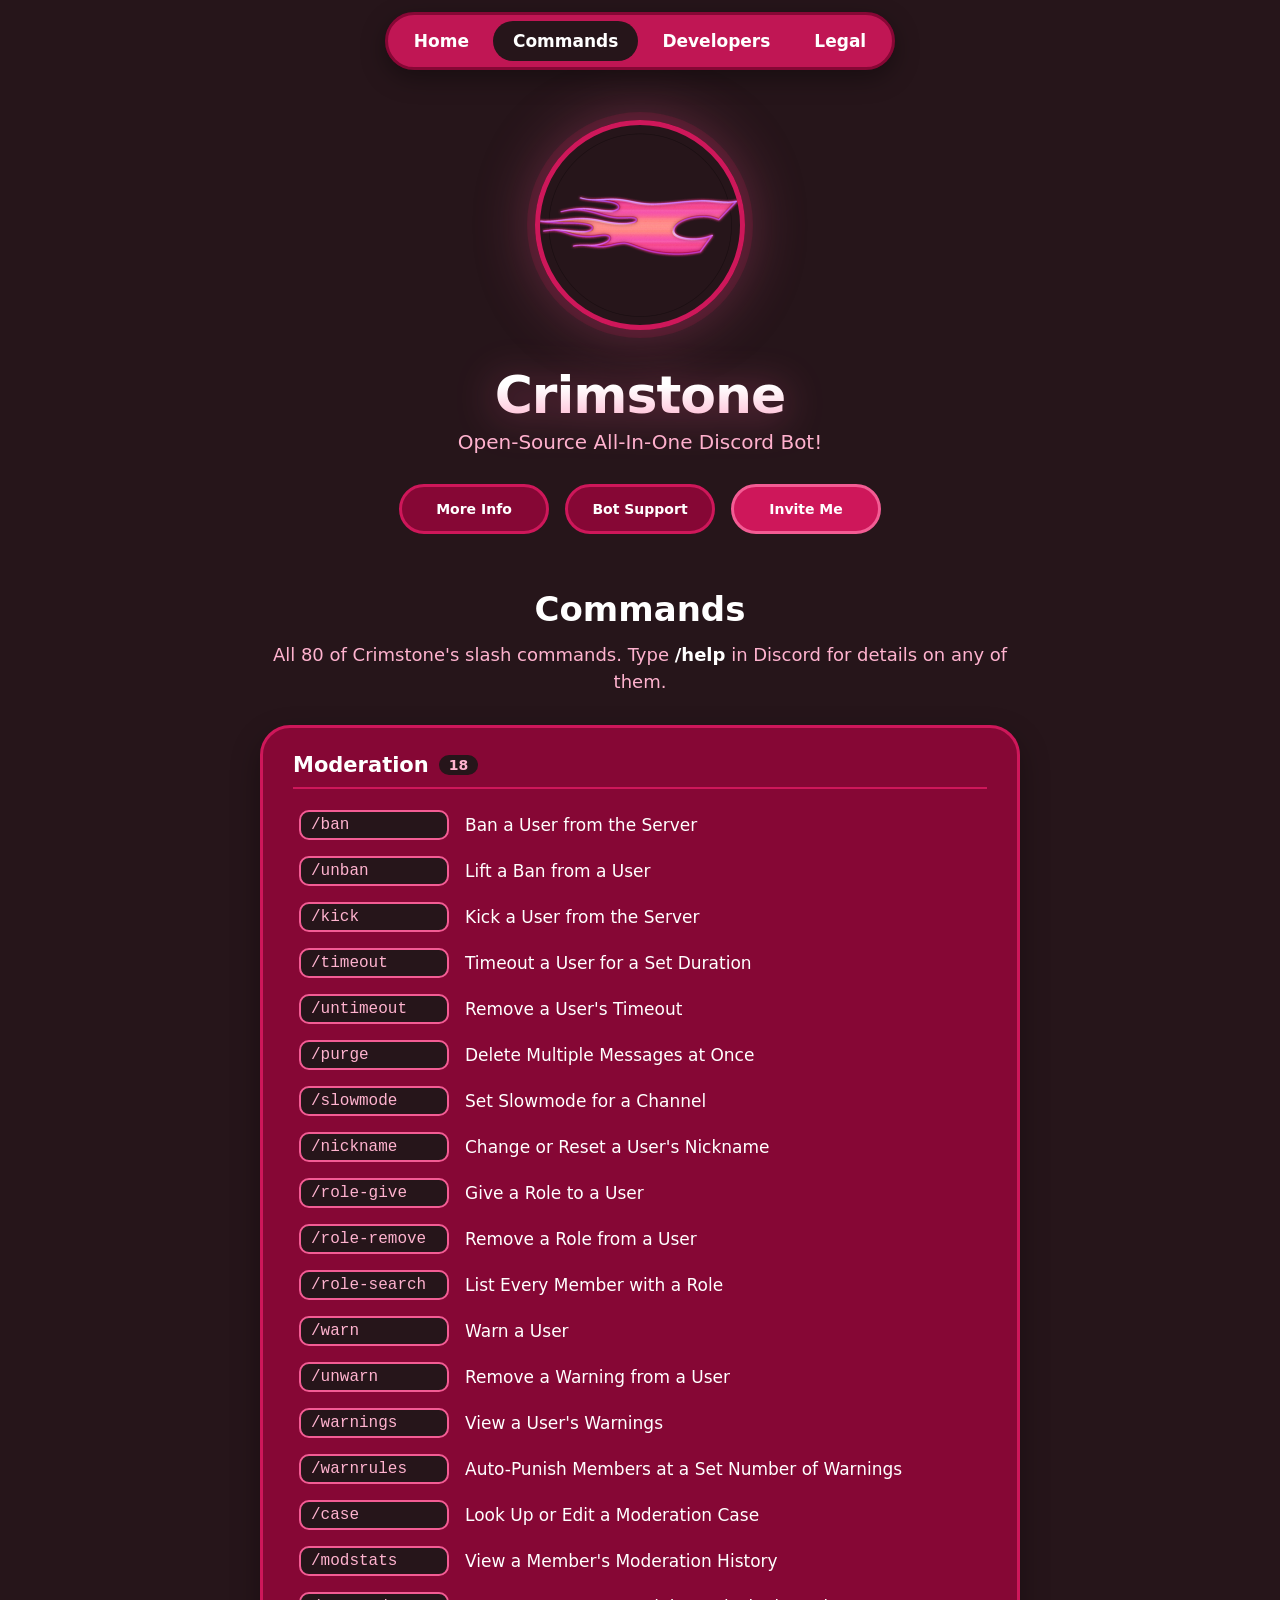
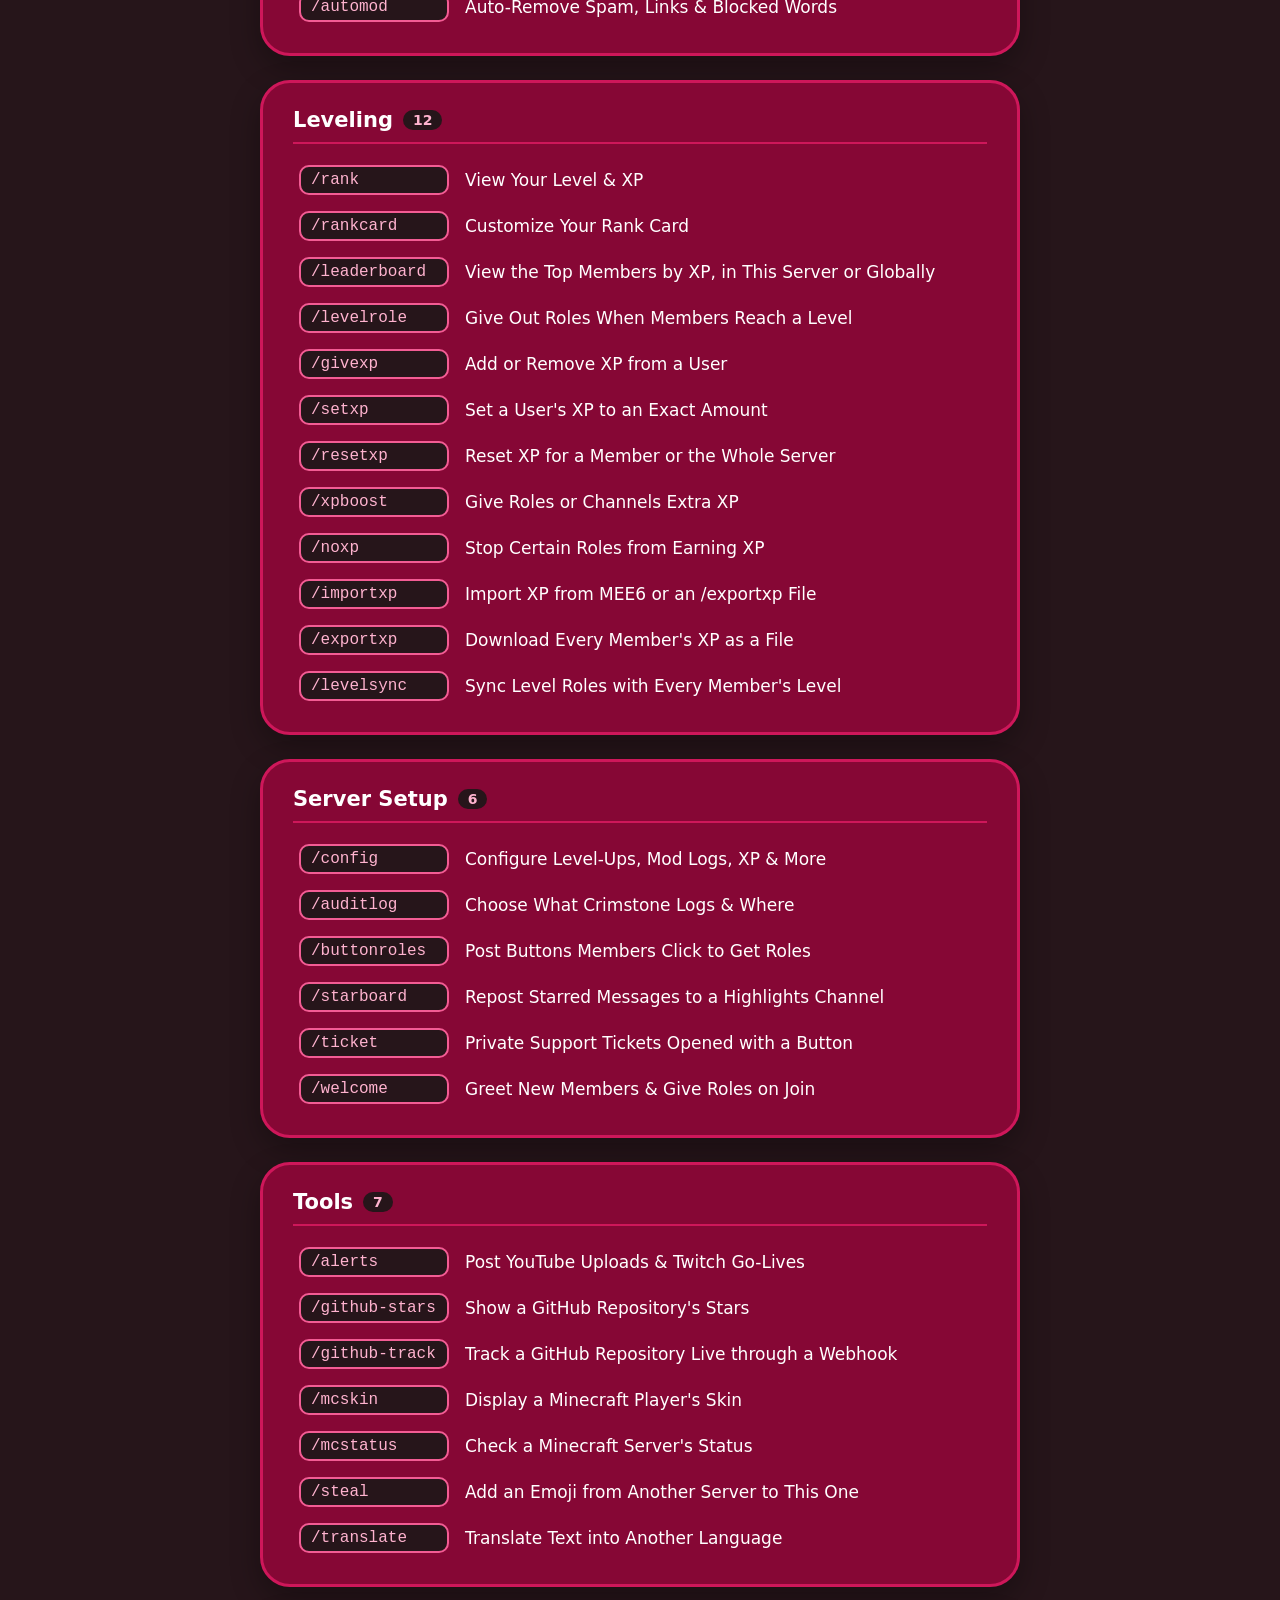
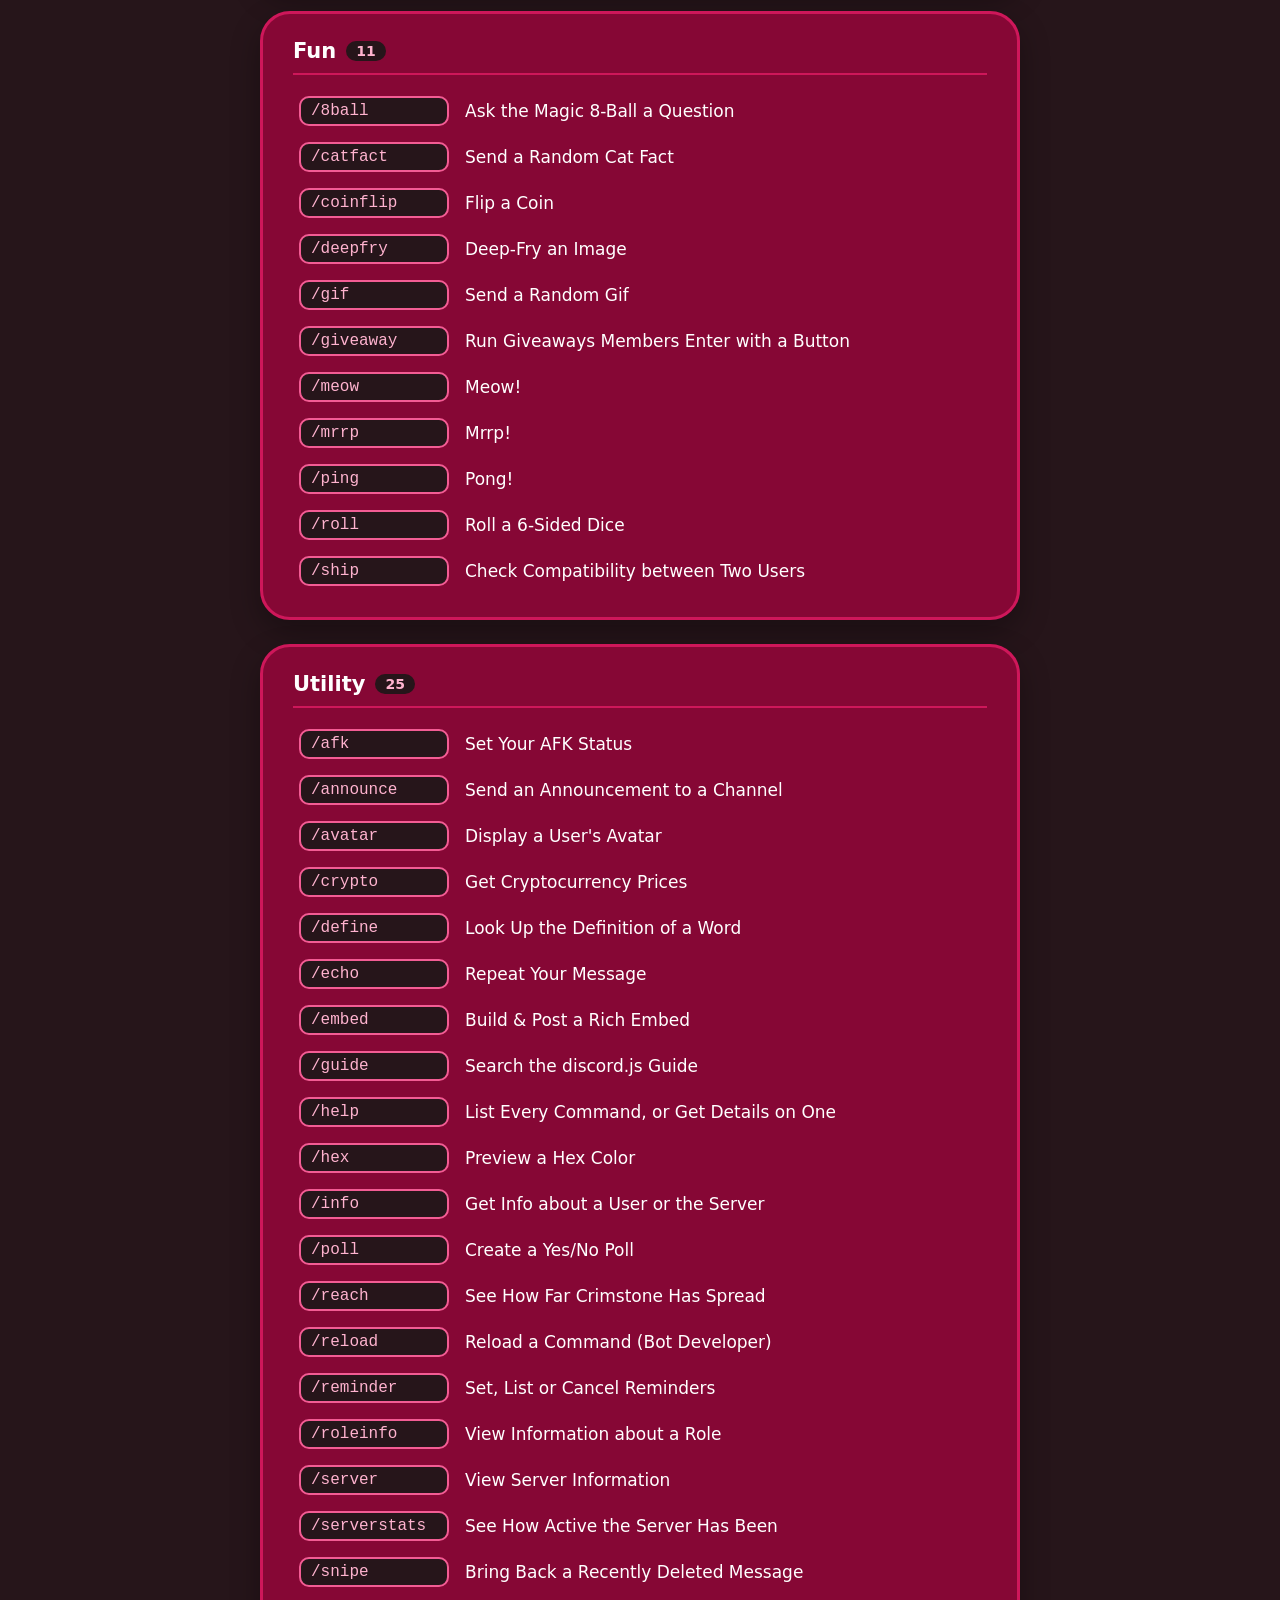
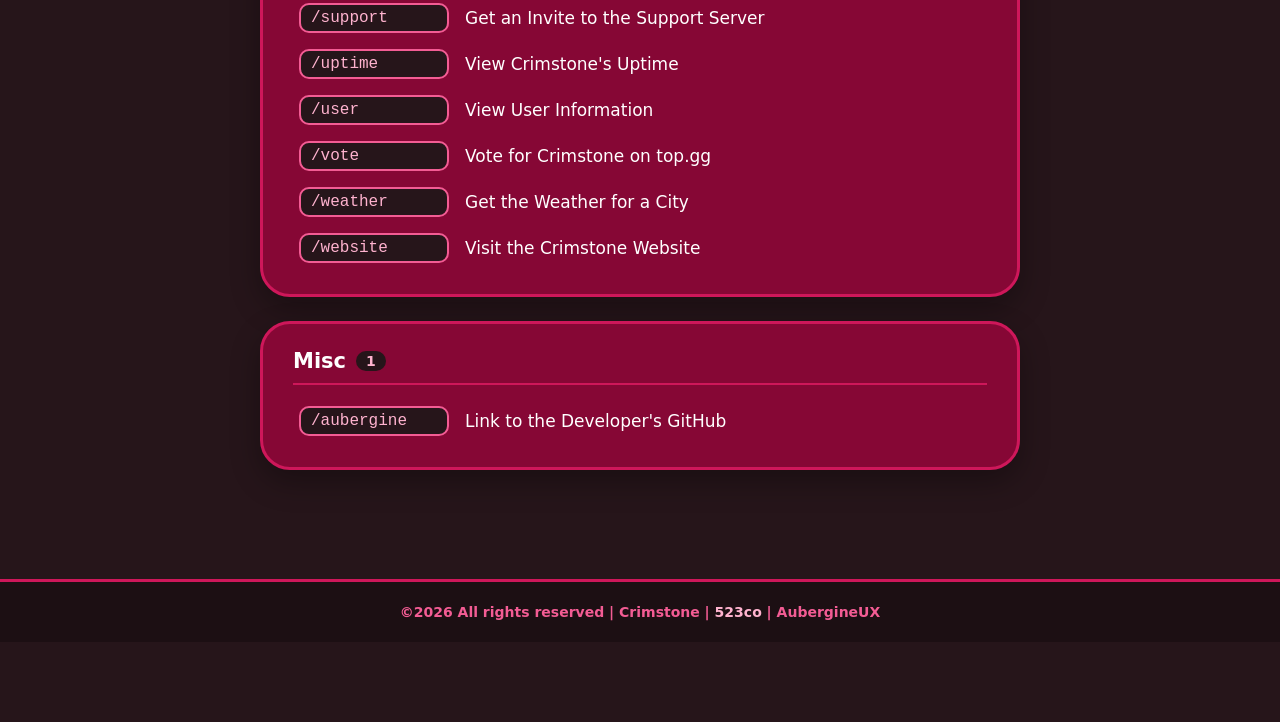
==== commit d28653bf: "Add case, untimeout, exportxp and noxp, update privacy policy for XP exports" ====
--- a/commands.html
+++ b/commands.html
@@ -3,23 +3,23 @@
 <head>
     <meta charset="UTF-8">
     <meta name="viewport" content="width=device-width, initial-scale=1.0">
-    <title>Crimstone Commands – All 76 Slash Commands</title>
-    <meta name="description" content="The full list of Crimstone&#x27;s 76 Discord slash commands: moderation, leveling and rank cards, server setup, tools, utility and fun.">
+    <title>Crimstone Commands – All 80 Slash Commands</title>
+    <meta name="description" content="The full list of Crimstone&#x27;s 80 Discord slash commands: moderation, leveling and rank cards, server setup, tools, utility and fun.">
     <meta name="author" content="AubergineUX">
     <meta name="theme-color" content="#ce175a">
     <link rel="canonical" href="https://crim.aubergineux.com/commands.html">
     <meta property="og:type" content="website">
     <meta property="og:site_name" content="Crimstone">
-    <meta property="og:title" content="Crimstone Commands – All 76 Slash Commands">
-    <meta property="og:description" content="The full list of Crimstone&#x27;s 76 Discord slash commands: moderation, leveling and rank cards, server setup, tools, utility and fun.">
+    <meta property="og:title" content="Crimstone Commands – All 80 Slash Commands">
+    <meta property="og:description" content="The full list of Crimstone&#x27;s 80 Discord slash commands: moderation, leveling and rank cards, server setup, tools, utility and fun.">
     <meta property="og:url" content="https://crim.aubergineux.com/commands.html">
     <meta property="og:image" content="https://crim.aubergineux.com/images/og-image.png">
     <meta property="og:image:width" content="1200">
     <meta property="og:image:height" content="630">
     <meta property="og:image:alt" content="The Crimstone bot logo">
     <meta name="twitter:card" content="summary_large_image">
-    <meta name="twitter:title" content="Crimstone Commands – All 76 Slash Commands">
-    <meta name="twitter:description" content="The full list of Crimstone&#x27;s 76 Discord slash commands: moderation, leveling and rank cards, server setup, tools, utility and fun.">
+    <meta name="twitter:title" content="Crimstone Commands – All 80 Slash Commands">
+    <meta name="twitter:description" content="The full list of Crimstone&#x27;s 80 Discord slash commands: moderation, leveling and rank cards, server setup, tools, utility and fun.">
     <meta name="twitter:image" content="https://crim.aubergineux.com/images/og-image.png">
     <link rel="stylesheet" href="style.css">
     <link rel="icon" type="image/png" sizes="48x48" href="/images/favicon-48.png">
@@ -29,7 +29,7 @@
   "@context": "https://schema.org",
   "@type": "ItemList",
   "name": "Crimstone slash commands",
-  "numberOfItems": 76,
+  "numberOfItems": 80,
   "itemListElement": [
     {
       "@type": "ListItem",
@@ -58,432 +58,456 @@
     {
       "@type": "ListItem",
       "position": 5,
+      "name": "/untimeout",
+      "description": "Remove a User's Timeout"
+    },
+    {
+      "@type": "ListItem",
+      "position": 6,
       "name": "/purge",
       "description": "Delete Multiple Messages at Once"
     },
     {
       "@type": "ListItem",
-      "position": 6,
+      "position": 7,
       "name": "/slowmode",
       "description": "Set Slowmode for a Channel"
     },
     {
       "@type": "ListItem",
-      "position": 7,
+      "position": 8,
       "name": "/nickname",
       "description": "Change or Reset a User's Nickname"
     },
     {
       "@type": "ListItem",
-      "position": 8,
+      "position": 9,
       "name": "/role-give",
       "description": "Give a Role to a User"
     },
     {
       "@type": "ListItem",
-      "position": 9,
+      "position": 10,
       "name": "/role-remove",
       "description": "Remove a Role from a User"
     },
     {
       "@type": "ListItem",
-      "position": 10,
+      "position": 11,
       "name": "/role-search",
       "description": "List Every Member with a Role"
     },
     {
       "@type": "ListItem",
-      "position": 11,
+      "position": 12,
       "name": "/warn",
       "description": "Warn a User"
     },
     {
       "@type": "ListItem",
-      "position": 12,
+      "position": 13,
       "name": "/unwarn",
       "description": "Remove a Warning from a User"
     },
     {
       "@type": "ListItem",
-      "position": 13,
+      "position": 14,
       "name": "/warnings",
       "description": "View a User's Warnings"
     },
     {
       "@type": "ListItem",
-      "position": 14,
+      "position": 15,
       "name": "/warnrules",
       "description": "Auto-Punish Members at a Set Number of Warnings"
     },
     {
       "@type": "ListItem",
-      "position": 15,
+      "position": 16,
+      "name": "/case",
+      "description": "Look Up or Edit a Moderation Case"
+    },
+    {
+      "@type": "ListItem",
+      "position": 17,
       "name": "/modstats",
       "description": "View a Member's Moderation History"
     },
     {
       "@type": "ListItem",
-      "position": 16,
+      "position": 18,
       "name": "/automod",
       "description": "Auto-Remove Spam, Links & Blocked Words"
     },
     {
       "@type": "ListItem",
-      "position": 17,
+      "position": 19,
       "name": "/rank",
       "description": "View Your Level & XP"
     },
     {
       "@type": "ListItem",
-      "position": 18,
+      "position": 20,
       "name": "/rankcard",
       "description": "Customize Your Rank Card"
     },
     {
       "@type": "ListItem",
-      "position": 19,
+      "position": 21,
       "name": "/leaderboard",
       "description": "View the Top Members by XP, in This Server or Globally"
     },
     {
       "@type": "ListItem",
-      "position": 20,
+      "position": 22,
       "name": "/levelrole",
       "description": "Give Out Roles When Members Reach a Level"
     },
     {
       "@type": "ListItem",
-      "position": 21,
+      "position": 23,
       "name": "/givexp",
       "description": "Add or Remove XP from a User"
     },
     {
       "@type": "ListItem",
-      "position": 22,
+      "position": 24,
       "name": "/setxp",
       "description": "Set a User's XP to an Exact Amount"
     },
     {
       "@type": "ListItem",
-      "position": 23,
+      "position": 25,
       "name": "/resetxp",
       "description": "Reset XP for a Member or the Whole Server"
     },
     {
       "@type": "ListItem",
-      "position": 24,
+      "position": 26,
       "name": "/xpboost",
       "description": "Give Roles or Channels Extra XP"
     },
     {
       "@type": "ListItem",
-      "position": 25,
+      "position": 27,
+      "name": "/noxp",
+      "description": "Stop Certain Roles from Earning XP"
+    },
+    {
+      "@type": "ListItem",
+      "position": 28,
       "name": "/importxp",
-      "description": "Import XP from the MEE6 Leaderboard"
-    },
-    {
-      "@type": "ListItem",
-      "position": 26,
+      "description": "Import XP from MEE6 or an /exportxp File"
+    },
+    {
+      "@type": "ListItem",
+      "position": 29,
+      "name": "/exportxp",
+      "description": "Download Every Member's XP as a File"
+    },
+    {
+      "@type": "ListItem",
+      "position": 30,
       "name": "/levelsync",
       "description": "Sync Level Roles with Every Member's Level"
     },
     {
       "@type": "ListItem",
-      "position": 27,
+      "position": 31,
       "name": "/config",
       "description": "Configure Level-Ups, Mod Logs, XP & More"
     },
     {
       "@type": "ListItem",
-      "position": 28,
+      "position": 32,
       "name": "/auditlog",
       "description": "Choose What Crimstone Logs & Where"
     },
     {
       "@type": "ListItem",
-      "position": 29,
+      "position": 33,
       "name": "/buttonroles",
       "description": "Post Buttons Members Click to Get Roles"
     },
     {
       "@type": "ListItem",
-      "position": 30,
+      "position": 34,
       "name": "/starboard",
       "description": "Repost Starred Messages to a Highlights Channel"
     },
     {
       "@type": "ListItem",
-      "position": 31,
+      "position": 35,
       "name": "/ticket",
       "description": "Private Support Tickets Opened with a Button"
     },
     {
       "@type": "ListItem",
-      "position": 32,
+      "position": 36,
       "name": "/welcome",
       "description": "Greet New Members & Give Roles on Join"
     },
     {
       "@type": "ListItem",
-      "position": 33,
+      "position": 37,
       "name": "/alerts",
       "description": "Post YouTube Uploads & Twitch Go-Lives"
     },
     {
       "@type": "ListItem",
-      "position": 34,
+      "position": 38,
       "name": "/github-stars",
       "description": "Show a GitHub Repository's Stars"
     },
     {
       "@type": "ListItem",
-      "position": 35,
+      "position": 39,
       "name": "/github-track",
       "description": "Track a GitHub Repository Live through a Webhook"
     },
     {
       "@type": "ListItem",
-      "position": 36,
+      "position": 40,
       "name": "/mcskin",
       "description": "Display a Minecraft Player's Skin"
     },
     {
       "@type": "ListItem",
-      "position": 37,
+      "position": 41,
       "name": "/mcstatus",
       "description": "Check a Minecraft Server's Status"
     },
     {
       "@type": "ListItem",
-      "position": 38,
+      "position": 42,
       "name": "/steal",
       "description": "Add an Emoji from Another Server to This One"
     },
     {
       "@type": "ListItem",
-      "position": 39,
+      "position": 43,
       "name": "/translate",
       "description": "Translate Text into Another Language"
     },
     {
       "@type": "ListItem",
-      "position": 40,
+      "position": 44,
       "name": "/8ball",
       "description": "Ask the Magic 8-Ball a Question"
     },
     {
       "@type": "ListItem",
-      "position": 41,
+      "position": 45,
       "name": "/catfact",
       "description": "Send a Random Cat Fact"
     },
     {
       "@type": "ListItem",
-      "position": 42,
+      "position": 46,
       "name": "/coinflip",
       "description": "Flip a Coin"
     },
     {
       "@type": "ListItem",
-      "position": 43,
+      "position": 47,
       "name": "/deepfry",
       "description": "Deep-Fry an Image"
     },
     {
       "@type": "ListItem",
-      "position": 44,
+      "position": 48,
       "name": "/gif",
       "description": "Send a Random Gif"
     },
     {
       "@type": "ListItem",
-      "position": 45,
+      "position": 49,
       "name": "/giveaway",
       "description": "Run Giveaways Members Enter with a Button"
     },
     {
       "@type": "ListItem",
-      "position": 46,
+      "position": 50,
       "name": "/meow",
       "description": "Meow!"
     },
     {
       "@type": "ListItem",
-      "position": 47,
+      "position": 51,
       "name": "/mrrp",
       "description": "Mrrp!"
     },
     {
       "@type": "ListItem",
-      "position": 48,
+      "position": 52,
       "name": "/ping",
       "description": "Pong!"
     },
     {
       "@type": "ListItem",
-      "position": 49,
+      "position": 53,
       "name": "/roll",
       "description": "Roll a 6-Sided Dice"
     },
     {
       "@type": "ListItem",
-      "position": 50,
+      "position": 54,
       "name": "/ship",
       "description": "Check Compatibility between Two Users"
     },
     {
       "@type": "ListItem",
-      "position": 51,
+      "position": 55,
       "name": "/afk",
       "description": "Set Your AFK Status"
     },
     {
       "@type": "ListItem",
-      "position": 52,
+      "position": 56,
       "name": "/announce",
       "description": "Send an Announcement to a Channel"
     },
     {
       "@type": "ListItem",
-      "position": 53,
+      "position": 57,
       "name": "/avatar",
       "description": "Display a User's Avatar"
     },
     {
       "@type": "ListItem",
-      "position": 54,
+      "position": 58,
       "name": "/crypto",
       "description": "Get Cryptocurrency Prices"
     },
     {
       "@type": "ListItem",
-      "position": 55,
+      "position": 59,
       "name": "/define",
       "description": "Look Up the Definition of a Word"
     },
     {
       "@type": "ListItem",
-      "position": 56,
+      "position": 60,
       "name": "/echo",
       "description": "Repeat Your Message"
     },
     {
       "@type": "ListItem",
-      "position": 57,
+      "position": 61,
       "name": "/embed",
       "description": "Build & Post a Rich Embed"
     },
     {
       "@type": "ListItem",
-      "position": 58,
+      "position": 62,
       "name": "/guide",
       "description": "Search the discord.js Guide"
     },
     {
       "@type": "ListItem",
-      "position": 59,
+      "position": 63,
       "name": "/help",
       "description": "List Every Command, or Get Details on One"
     },
     {
       "@type": "ListItem",
-      "position": 60,
+      "position": 64,
       "name": "/hex",
       "description": "Preview a Hex Color"
     },
     {
       "@type": "ListItem",
-      "position": 61,
+      "position": 65,
       "name": "/info",
       "description": "Get Info about a User or the Server"
     },
     {
       "@type": "ListItem",
-      "position": 62,
+      "position": 66,
       "name": "/poll",
       "description": "Create a Yes/No Poll"
     },
     {
       "@type": "ListItem",
-      "position": 63,
+      "position": 67,
       "name": "/reach",
       "description": "See How Far Crimstone Has Spread"
     },
     {
       "@type": "ListItem",
-      "position": 64,
+      "position": 68,
       "name": "/reload",
       "description": "Reload a Command (Bot Developer)"
     },
     {
       "@type": "ListItem",
-      "position": 65,
+      "position": 69,
       "name": "/reminder",
       "description": "Set, List or Cancel Reminders"
     },
     {
       "@type": "ListItem",
-      "position": 66,
+      "position": 70,
       "name": "/roleinfo",
       "description": "View Information about a Role"
     },
     {
       "@type": "ListItem",
-      "position": 67,
+      "position": 71,
       "name": "/server",
       "description": "View Server Information"
     },
     {
       "@type": "ListItem",
-      "position": 68,
+      "position": 72,
       "name": "/serverstats",
       "description": "See How Active the Server Has Been"
     },
     {
       "@type": "ListItem",
-      "position": 69,
+      "position": 73,
       "name": "/snipe",
       "description": "Bring Back a Recently Deleted Message"
     },
     {
       "@type": "ListItem",
-      "position": 70,
+      "position": 74,
       "name": "/support",
       "description": "Get an Invite to the Support Server"
     },
     {
       "@type": "ListItem",
-      "position": 71,
+      "position": 75,
       "name": "/uptime",
       "description": "View Crimstone's Uptime"
     },
     {
       "@type": "ListItem",
-      "position": 72,
+      "position": 76,
       "name": "/user",
       "description": "View User Information"
     },
     {
       "@type": "ListItem",
-      "position": 73,
+      "position": 77,
       "name": "/vote",
       "description": "Vote for Crimstone on top.gg"
     },
     {
       "@type": "ListItem",
-      "position": 74,
+      "position": 78,
       "name": "/weather",
       "description": "Get the Weather for a City"
     },
     {
       "@type": "ListItem",
-      "position": 75,
+      "position": 79,
       "name": "/website",
       "description": "Visit the Crimstone Website"
     },
     {
       "@type": "ListItem",
-      "position": 76,
+      "position": 80,
       "name": "/aubergine",
       "description": "Link to the Developer's GitHub"
     }
@@ -515,10 +539,10 @@
 
     <main id="commands">
         <h1 id="commands-title">Commands</h1>
-        <p class="intro">All 76 of Crimstone's slash commands. Type <strong>/help</strong> in Discord for details on any of them.</p>
+        <p class="intro">All 80 of Crimstone's slash commands. Type <strong>/help</strong> in Discord for details on any of them.</p>
 
         <section class="command-category">
-            <h2 class="category-title">Moderation <span class="category-count">16</span></h2>
+            <h2 class="category-title">Moderation <span class="category-count">18</span></h2>
             <div class="command-list">
                 <div class="command-item">
                     <span class="command-name">/ban</span>
@@ -537,6 +561,10 @@
                     <span class="command-desc">Timeout a User for a Set Duration</span>
                 </div>
                 <div class="command-item">
+                    <span class="command-name">/untimeout</span>
+                    <span class="command-desc">Remove a User's Timeout</span>
+                </div>
+                <div class="command-item">
                     <span class="command-name">/purge</span>
                     <span class="command-desc">Delete Multiple Messages at Once</span>
                 </div>
@@ -577,6 +605,10 @@
                     <span class="command-desc">Auto-Punish Members at a Set Number of Warnings</span>
                 </div>
                 <div class="command-item">
+                    <span class="command-name">/case</span>
+                    <span class="command-desc">Look Up or Edit a Moderation Case</span>
+                </div>
+                <div class="command-item">
                     <span class="command-name">/modstats</span>
                     <span class="command-desc">View a Member's Moderation History</span>
                 </div>
@@ -588,7 +620,7 @@
         </section>
 
         <section class="command-category">
-            <h2 class="category-title">Leveling <span class="category-count">10</span></h2>
+            <h2 class="category-title">Leveling <span class="category-count">12</span></h2>
             <div class="command-list">
                 <div class="command-item">
                     <span class="command-name">/rank</span>
@@ -623,8 +655,16 @@
                     <span class="command-desc">Give Roles or Channels Extra XP</span>
                 </div>
                 <div class="command-item">
+                    <span class="command-name">/noxp</span>
+                    <span class="command-desc">Stop Certain Roles from Earning XP</span>
+                </div>
+                <div class="command-item">
                     <span class="command-name">/importxp</span>
-                    <span class="command-desc">Import XP from the MEE6 Leaderboard</span>
+                    <span class="command-desc">Import XP from MEE6 or an /exportxp File</span>
+                </div>
+                <div class="command-item">
+                    <span class="command-name">/exportxp</span>
+                    <span class="command-desc">Download Every Member's XP as a File</span>
                 </div>
                 <div class="command-item">
                     <span class="command-name">/levelsync</span>
